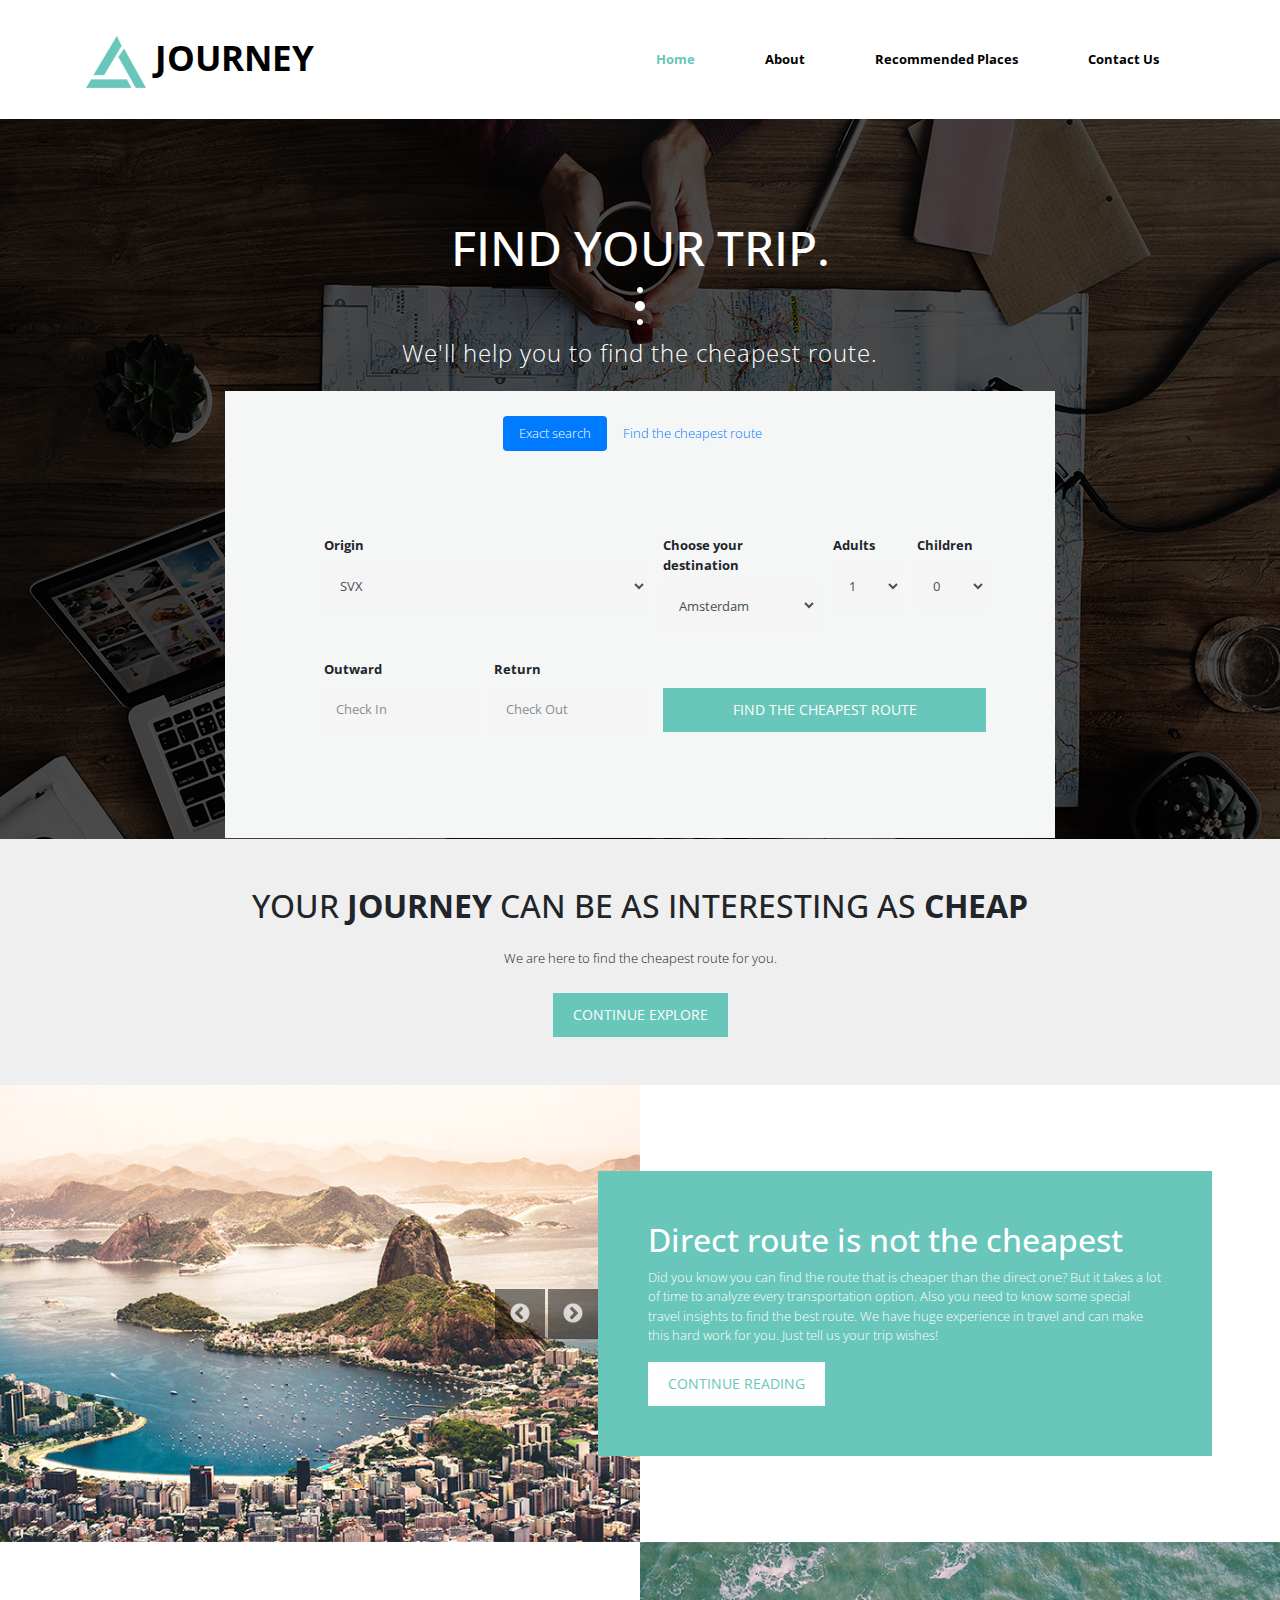
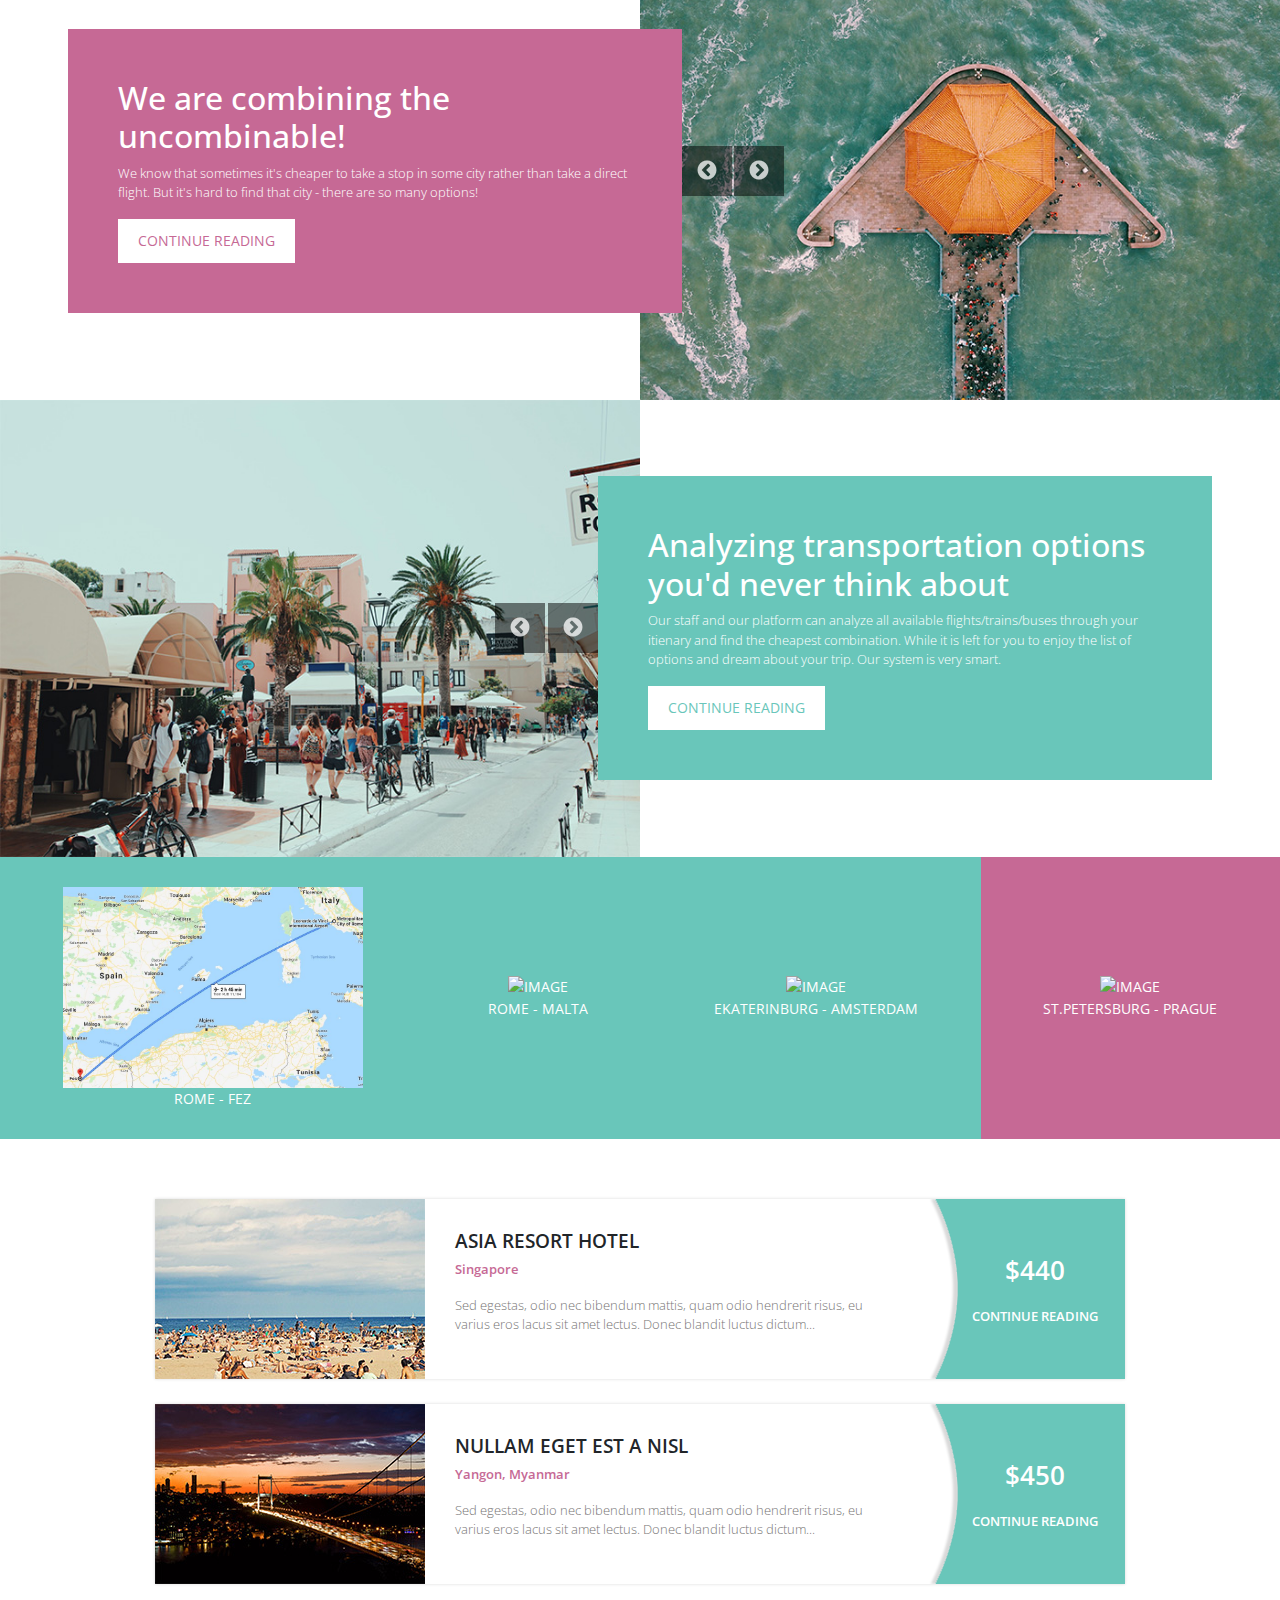
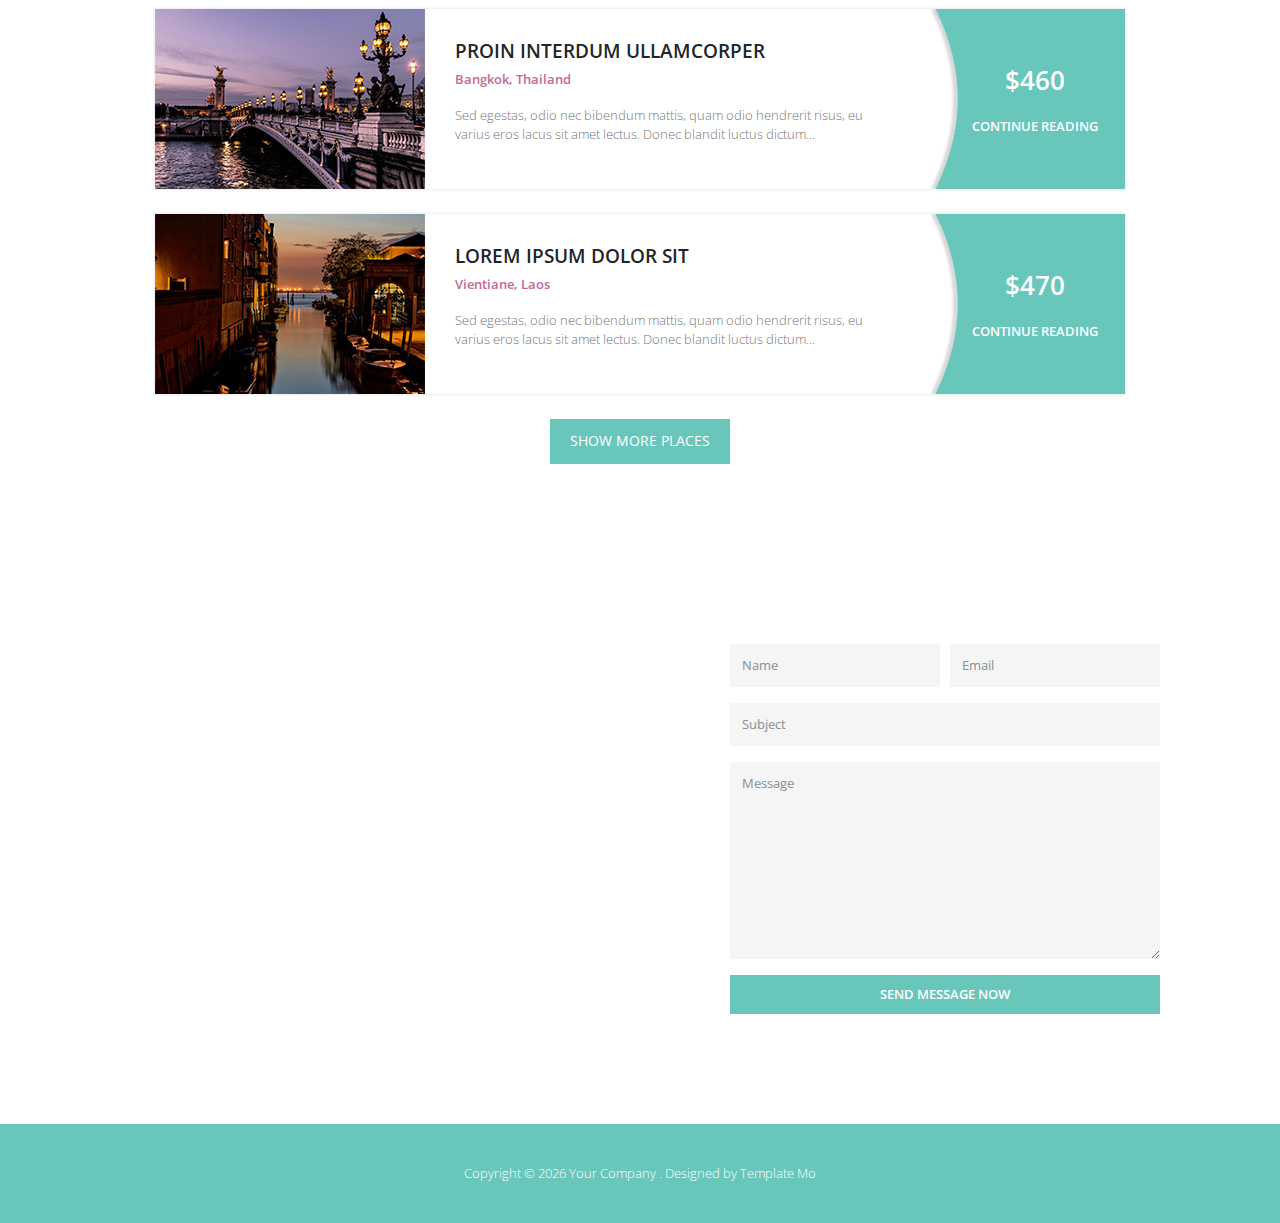
==== index.html @ 36987846 "initial" ====
<!DOCTYPE html>
<html lang="en">
<head>
    <meta charset="utf-8">
    <meta http-equiv="X-UA-Compatible" content="IE=edge">
    <meta name="viewport" content="width=device-width, initial-scale=1">

    <title>Journey HTML CSS Template</title>
<!-- 
Journey Template 
http://www.templatemo.com/tm-511-journey
-->
    <!-- load stylesheets -->
    <link rel="stylesheet" href="https://fonts.googleapis.com/css?family=Open+Sans:300,400,600,700">  <!-- Google web font "Open Sans" -->
    <link rel="stylesheet" href="font-awesome-4.7.0/css/font-awesome.min.css">                <!-- Font Awesome -->
    <link rel="stylesheet" href="css/bootstrap.min.css">                                      <!-- Bootstrap style -->
    <link rel="stylesheet" type="text/css" href="css/datepicker.css"/>
    <link rel="stylesheet" type="text/css" href="slick/slick.css"/>
    <link rel="stylesheet" type="text/css" href="slick/slick-theme.css"/>
    <link rel="stylesheet" href="css/templatemo-style.css">                                   <!-- Templatemo style -->

    <!-- HTML5 shim and Respond.js for IE8 support of HTML5 elements and media queries -->
    <!-- WARNING: Respond.js doesn't work if you view the page via file:// -->
            <!--[if lt IE 9]>
              <script src="https://oss.maxcdn.com/html5shiv/3.7.2/html5shiv.min.js"></script>
              <script src="https://oss.maxcdn.com/respond/1.4.2/respond.min.js"></script>
          <![endif]-->
      </head>

      <body>
        <div class="tm-main-content" id="top">
            <div class="tm-top-bar-bg"></div>    
            <div class="tm-top-bar" id="tm-top-bar">
                <div class="container">
                    <div class="row">
                        <nav class="navbar navbar-expand-lg narbar-light">
                            <a class="navbar-brand mr-auto" href="#">
                                <img src="img/logo.png" alt="Site logo">
                                Journey
                            </a>
                            <button type="button" id="nav-toggle" class="navbar-toggler collapsed" data-toggle="collapse" data-target="#mainNav" aria-expanded="false" aria-label="Toggle navigation">
                                <span class="navbar-toggler-icon"></span>
                            </button>
                            <div id="mainNav" class="collapse navbar-collapse tm-bg-white">
                                <ul class="navbar-nav ml-auto">
                                  <li class="nav-item">
                                    <a class="nav-link active" href="#top">Home <span class="sr-only">(current)</span></a>
                                </li>
                                <li class="nav-item">
                                    <a class="nav-link" href="#tm-section-2">About</a>
                                </li>
                                <li class="nav-item">
                                    <a class="nav-link" href="#tm-section-3">Recommended Places</a>
                                </li>
                                <li class="nav-item">
                                    <a class="nav-link" href="#tm-section-4">Contact Us</a>
                                </li>
                            </ul>
                        </div>                            
                    </nav>
                </div> <!-- row -->
            </div> <!-- container -->
        </div> <!-- .tm-top-bar -->

        <div class="tm-page-wrap mx-auto">
            <section class="tm-banner">
                <div class="tm-container-outer tm-banner-bg">
                    <div class="container">

                        <div class="row tm-banner-row tm-banner-row-header">
                            <div class="col-xs-12">
                                <div class="tm-banner-header">
                                    <h1 class="text-uppercase tm-banner-title">Find your trip.</h1>
                                    <img src="img/dots-3.png" alt="Dots">
                                    <p class="tm-banner-subtitle">We'll help you to find the cheapest route.</p>    
                                </div>    
                            </div>  <!-- col-xs-12 -->                      
                        </div> <!-- row -->
                        
                        <div class="row tm-search-form tm-banner-row" style="margin-top: 20px;margin-left: auto; margin-right: auto;" id="tm-section-search">
                        
                            <div class="row">
                                <ul class="nav nav-pills">
                                  <li class="active nav-item"><a class="nav-link active" data-toggle="pill" href="#exactSearch">Exact search</a></li>
                                  <li class="nav-item"><a class="nav-link" data-toggle="pill" href="#cheapestSearch">Find the cheapest route</a></li>
                                </ul>
                            </div>
                            
                            <div class="tab-content">
                                
                                <div id="exactSearch" class="tab-pane fade in active show">
                                    <form action="index.html" method="get" class="tm-search-form tm-section-pad-2">
                                        <div class="form-row tm-search-form-row">                                
                                            <div class="form-group tm-form-group tm-form-group-pad tm-form-group-2">
        										<label for="inputRoom">Origin</label>
        										<select name="room" class="form-control tm-select" id="inputRoom">
        											<option value="1" selected>SVX</option>
        											<option value="2">MOW</option>
        										</select>                                        
        									</div>
                                            <div class="form-group tm-form-group tm-form-group-1">                                    
                                                <div class="form-group tm-form-group tm-form-group-pad tm-form-group-2">
                                                    <label for="inputRoom">Choose your destination</label>
                                                    <select name="room" class="form-control tm-select" id="inputRoom">
                                                        <option value="1" selected>Amsterdam</option>
                                                        <option value="2">Barcelona</option>
                                                        <option value="3">Malta</option>
                                                    </select>                                        
                                                </div>
                                                <div class="form-group tm-form-group tm-form-group-pad tm-form-group-3">                                       
                                                    <label for="inputAdult">Adults</label>     
                                                    <select name="adult" class="form-control tm-select" id="inputAdult">
                                                        <option value="1" selected>1</option>
                                                        <option value="2">2</option>
                                                        <option value="3">3</option>
                                                        <option value="4">4</option>
                                                        <option value="5">5</option>
                                                        <option value="6">6</option>
                                                        <option value="7">7</option>
                                                        <option value="8">8</option>
                                                        <option value="9">9</option>
                                                        <option value="10">10</option>
                                                    </select>                                        
                                                </div>
                                                <div class="form-group tm-form-group tm-form-group-pad tm-form-group-3">

                                                    <label for="inputChildren">Children</label>                                            
                                                    <select name="children" class="form-control tm-select" id="inputChildren">
                                                    	<option value="0" selected>0</option>
                                                        <option value="1">1</option>
                                                        <option value="2">2</option>
                                                        <option value="3">3</option>
                                                        <option value="4">4</option>
                                                        <option value="5">5</option>
                                                        <option value="6">6</option>
                                                        <option value="7">7</option>
                                                        <option value="8">8</option>
                                                        <option value="9">9</option>
                                                    </select>                                        
                                                </div>
                                            </div>
                                        </div> <!-- form-row -->
                                        <div class="form-row tm-search-form-row">

                                            <div class="form-group tm-form-group tm-form-group-pad tm-form-group-3">
                                                <label for="inputCheckIn">Outward</label>
                                                <input name="check-in" type="text" class="form-control" id="inputCheckIn" placeholder="Check In">
                                            </div>
                                            <div class="form-group tm-form-group tm-form-group-pad tm-form-group-3">
                                                <label for="inputCheckOut">Return</label>
                                                <input name="check-out" type="text" class="form-control" id="inputCheckOut" placeholder="Check Out">
                                            </div>
                                            <div class="form-group tm-form-group tm-form-group-pad tm-form-group-1">
                                                <label for="btnSubmit">&nbsp;</label>
                                                <button type="button" data-toggle="modal" data-target="#showInfo" class="btn btn-primary tm-btn tm-btn-search text-uppercase" id="btnSubmit">Find the cheapest route</button>
                                            </div>
                                        </div>                              
                                    </form>
                                  </div>
                              
                                  <div id="cheapestSearch" class="tab-pane fade">
                                    <form action="index.html" method="get" class="tm-search-form tm-section-pad-2">
                                        <div class="form-row tm-search-form-row">                                
                                            <div class="form-group tm-form-group tm-form-group-pad tm-form-group-2">
        										<label for="inputRoom">Origin</label>
        										<select name="room" class="form-control tm-select" id="inputRoom">
        											<option value="1" selected>SVX</option>
        											<option value="2">MOW</option>
        											<option value="3">MUN</option>
        										</select>                                        
        									</div>
                                            <div class="form-group tm-form-group tm-form-group-1">                                    
                                                <div class="form-group tm-form-group tm-form-group-pad tm-form-group-2">
                                                    <label for="inputRoom">Choose your destination</label>
                                                    <select name="room" class="form-control tm-select" id="inputRoom">
                                                        <option value="1" selected>All Europe</option>
                                                        <option value="2">Germany</option>
                                                        <option value="3">Italy</option>
                                                        <option value="4">Spain</option>
                                                        <option value="5">France</option>
                                                    </select>                                        
                                                </div>
                                                <div class="form-group tm-form-group tm-form-group-pad tm-form-group-3">                                       
                                                    <label for="inputAdult">Adults</label>     
                                                    <select name="adult" class="form-control tm-select" id="inputAdult">
                                                        <option value="1" selected>1</option>
                                                        <option value="2">2</option>
                                                        <option value="3">3</option>
                                                        <option value="4">4</option>
                                                        <option value="5">5</option>
                                                        <option value="6">6</option>
                                                        <option value="7">7</option>
                                                        <option value="8">8</option>
                                                        <option value="9">9</option>
                                                        <option value="10">10</option>
                                                    </select>                                        
                                                </div>
                                                <div class="form-group tm-form-group tm-form-group-pad tm-form-group-3">

                                                    <label for="inputChildren">Children</label>                                            
                                                    <select name="children" class="form-control tm-select" id="inputChildren">
                                                    	<option value="0" selected>0</option>
                                                        <option value="1">1</option>
                                                        <option value="2">2</option>
                                                        <option value="3">3</option>
                                                        <option value="4">4</option>
                                                        <option value="5">5</option>
                                                        <option value="6">6</option>
                                                        <option value="7">7</option>
                                                        <option value="8">8</option>
                                                        <option value="9">9</option>
                                                    </select>                                        
                                                </div>
                                            </div>
                                        </div> <!-- form-row -->
                                        <div class="form-row tm-search-form-row">

                                            <div class="form-group tm-form-group tm-form-group-pad tm-form-group-3">
                                                <label for="inputCheckIn">Outward</label>
                                                <input name="check-in" type="text" class="form-control" id="inputCheckIn" placeholder="Check In">
                                            </div>
                                            <div class="form-group tm-form-group tm-form-group-pad tm-form-group-3">
                                                <label for="inputCheckOut">Return</label>
                                                <input name="check-out" type="text" class="form-control" id="inputCheckOut" placeholder="Check Out">
                                            </div>
                                            <div class="form-group tm-form-group tm-form-group-pad tm-form-group-1">
                                                <label for="btnSubmit">&nbsp;</label>
                                                <button type="button" class="btn btn-primary tm-btn tm-btn-search text-uppercase" id="btnSubmit" data-toggle="modal" data-target="#showInfo">Find the cheapest route</button>
                                            </div>
                                        </div>                              
                                    </form>
                                  </div>
                              
                                </div>

                            </div> <!-- row -->
                        
                        <div class="tm-banner-overlay"></div>
                    </div>  <!-- .container -->                   
                </div>     <!-- .tm-container-outer -->                 
            </section>

            <section class="p-5 tm-container-outer tm-bg-gray">            
                <div class="container">
                    <div class="row">
                        <div class="col-xs-12 mx-auto tm-about-text-wrap text-center">                        
                            <h2 class="text-uppercase mb-4">Your <strong>Journey</strong> can be as interesting as <strong>cheap</strong></h2>
                            <p class="mb-4">We are here to find the cheapest route for you.</p>
                            <a href="#" class="text-uppercase btn-primary tm-btn">Continue explore</a>                              
                        </div>
                    </div>
                </div>            
            </section>
            
            <div class="tm-container-outer" id="tm-section-2">
                <section class="tm-slideshow-section">
                    <div class="tm-slideshow">
                        <img src="img/tm-img-01.jpg" alt="Image">
                        <img src="img/tm-img-02.jpg" alt="Image">
                        <img src="img/tm-img-03.jpg" alt="Image">    
                    </div>
                    <div class="tm-slideshow-description tm-bg-primary">
                        <h2 class="">Direct route is not the cheapest</h2>
                        <p>Did you know you can find the route that is cheaper than the direct one? But it takes a lot of time to analyze every transportation option. Also you need to know some special travel insights to find the best route. We have huge experience in travel and can make this hard work for you. Just tell us your trip wishes!</p>
                        <a href="#" class="text-uppercase tm-btn tm-btn-white tm-btn-white-primary">Continue Reading</a>
                    </div>
                </section>
                <section class="clearfix tm-slideshow-section tm-slideshow-section-reverse">

                    <div class="tm-right tm-slideshow tm-slideshow-highlight">
                        <img src="img/tm-img-02.jpg" alt="Image">
                        <img src="img/tm-img-03.jpg" alt="Image">
                        <img src="img/tm-img-01.jpg" alt="Image">
                    </div> 

                    <div class="tm-slideshow-description tm-slideshow-description-left tm-bg-highlight">
                        <h2 class="">We are combining the uncombinable!</h2>
                        <p>We know that sometimes it's cheaper to take a stop in some city rather than take a direct flight. But it's hard to find that city - there are so many options!</p>
                        <a href="#" class="text-uppercase tm-btn tm-btn-white tm-btn-white-highlight">Continue Reading</a>
                    </div>                        

                </section>
                <section class="tm-slideshow-section">
                    <div class="tm-slideshow">
                        <img src="img/tm-img-03.jpg" alt="Image">
                        <img src="img/tm-img-02.jpg" alt="Image">
                        <img src="img/tm-img-01.jpg" alt="Image">
                    </div>
                    <div class="tm-slideshow-description tm-bg-primary">
                        <h2 class="">Analyzing transportation options you'd never think about</h2>
                        <p>Our staff and our platform can analyze all available flights/trains/buses through your itienary and find the cheapest combination. While it is left for you to enjoy the list of options and dream about your trip. Our system is very smart.</p>
                        <a href="#" class="text-uppercase tm-btn tm-btn-white tm-btn-white-primary">Continue Reading</a>
                    </div>
                </section>
            </div>        
            <div class="tm-container-outer" id="tm-section-3">
                <ul class="nav nav-pills tm-tabs-links">
                    <li class="tm-tab-link-li">
                        <a href="#1a" data-toggle="tab" class="tm-tab-link">
                            <img src="img/map1.jpg" alt="Image" class="img-fluid map-img">
                            Rome - Fez
                        </a>
                    </li>
                    <li class="tm-tab-link-li">
                        <a href="#2a" data-toggle="tab" class="tm-tab-link">
                            <img src="img/map2.jpg" alt="Image" class="img-fluid map-img">
                            Rome - Malta
                        </a>
                    </li>
                    <li class="tm-tab-link-li">
                        <a href="#3a" data-toggle="tab" class="tm-tab-link">
                            <img src="img/map3.jpg" alt="Image" class="img-fluid map-img">
                            Ekaterinburg - Amsterdam
                        </a>
                    </li>
                    <li class="tm-tab-link-li">
                        <a href="#4a" data-toggle="tab" class="tm-tab-link active"><!-- Current Active Tab -->
                            <img src="img/map4.jpg" alt="Image" class="img-fluid map-img">
                            St.Petersburg - Prague
                        </a>
                    </li>
                </ul>
                <div class="tab-content clearfix">
                	
                    <!-- Tab 1 -->
                    <div class="tab-pane fade" id="1a">
                        <div class="tm-recommended-place-wrap">
                            <div class="tm-recommended-place">
                                <img src="img/tm-img-06.jpg" alt="Image" class="img-fluid tm-recommended-img">
                                <div class="tm-recommended-description-box">
                                    <h3 class="tm-recommended-title">North Garden Resort</h3>
                                    <p class="tm-text-highlight">One North</p>
                                    <p class="tm-text-gray">Sed egestas, odio nec bibendum mattis, quam odio hendrerit risus, eu varius eros lacus sit amet lectus. Donec blandit luctus dictum...</p>   
                                </div>
                                <a href="#" class="tm-recommended-price-box">
                                    <p class="tm-recommended-price">$110</p>
                                    <p class="tm-recommended-price-link">Continue Reading</p>
                                </a>                        
                            </div>

                            <div class="tm-recommended-place">
                                <img src="img/tm-img-07.jpg" alt="Image" class="img-fluid tm-recommended-img">
                                <div class="tm-recommended-description-box">
                                    <h3 class="tm-recommended-title">Felis nec dignissim</h3>
                                    <p class="tm-text-highlight">Two North</p>
                                    <p class="tm-text-gray">Sed egestas, odio nec bibendum mattis, quam odio hendrerit risus, eu varius eros lacus sit amet lectus. Donec blandit luctus dictum...</p>   
                                </div>
                                <div id="preload-hover-img"></div>
                                <a href="#" class="tm-recommended-price-box">
                                    <p class="tm-recommended-price">$120</p>
                                    <p class="tm-recommended-price-link">Continue Reading</p>
                                </a>
                            </div>

                            <div class="tm-recommended-place">
                                <img src="img/tm-img-05.jpg" alt="Image" class="img-fluid tm-recommended-img">
                                <div class="tm-recommended-description-box">
                                    <h3 class="tm-recommended-title">Sed fermentum justo</h3>
                                    <p class="tm-text-highlight">Three North</p>
                                    <p class="tm-text-gray">Sed egestas, odio nec bibendum mattis, quam odio hendrerit risus, eu varius eros lacus sit amet lectus. Donec blandit luctus dictum...</p>   
                                </div>
                                <a href="#" class="tm-recommended-price-box">
                                    <p class="tm-recommended-price">$130</p>
                                    <p class="tm-recommended-price-link">Continue Reading</p>
                                </a>
                            </div>

                            <div class="tm-recommended-place">
                                <img src="img/tm-img-04.jpg" alt="Image" class="img-fluid tm-recommended-img">
                                <div class="tm-recommended-description-box">
                                    <h3 class="tm-recommended-title">Maecenas ultricies neque</h3>
                                    <p class="tm-text-highlight">Four North</p>
                                    <p class="tm-text-gray">Sed egestas, odio nec bibendum mattis, quam odio hendrerit risus, eu varius eros lacus sit amet lectus. Donec blandit luctus dictum...</p>   
                                </div>
                                <a href="#" class="tm-recommended-price-box">
                                    <p class="tm-recommended-price">$140</p>
                                    <p class="tm-recommended-price-link">Continue Reading</p>
                                </a>
                            </div>    
                        </div>                        

                        <a href="#" class="text-uppercase btn-primary tm-btn mx-auto tm-d-table">Show More Places</a>
                    </div> <!-- tab-pane -->
                    
                    <!-- Tab 2 -->
                    <div class="tab-pane fade" id="2a">

                        <div class="tm-recommended-place-wrap">
                            <div class="tm-recommended-place">
                                <img src="img/tm-img-05.jpg" alt="Image" class="img-fluid tm-recommended-img">
                                <div class="tm-recommended-description-box">
                                    <h3 class="tm-recommended-title">South Resort Hotel</h3>
                                    <p class="tm-text-highlight">South One</p>
                                    <p class="tm-text-gray">Sed egestas, odio nec bibendum mattis, quam odio hendrerit risus, eu varius eros lacus sit amet lectus. Donec blandit luctus dictum...</p>   
                                </div>
                                <a href="#" class="tm-recommended-price-box">
                                    <p class="tm-recommended-price">$220</p>
                                    <p class="tm-recommended-price-link">Continue Reading</p>
                                </a>                        
                            </div>

                            <div class="tm-recommended-place">
                                <img src="img/tm-img-04.jpg" alt="Image" class="img-fluid tm-recommended-img">
                                <div class="tm-recommended-description-box">
                                    <h3 class="tm-recommended-title">Aenean ac ante nec diam</h3>
                                    <p class="tm-text-highlight">South Second</p>
                                    <p class="tm-text-gray">Sed egestas, odio nec bibendum mattis, quam odio hendrerit risus, eu varius eros lacus sit amet lectus. Donec blandit luctus dictum...</p>   
                                </div>
                                <a href="#" class="tm-recommended-price-box">
                                    <p class="tm-recommended-price">$230</p>
                                    <p class="tm-recommended-price-link">Continue Reading</p>
                                </a>
                            </div>

                            <div class="tm-recommended-place">
                                <img src="img/tm-img-07.jpg" alt="Image" class="img-fluid tm-recommended-img">
                                <div class="tm-recommended-description-box">
                                    <h3 class="tm-recommended-title">Suspendisse nec dapibus</h3>
                                    <p class="tm-text-highlight">South Third</p>
                                    <p class="tm-text-gray">Sed egestas, odio nec bibendum mattis, quam odio hendrerit risus, eu varius eros lacus sit amet lectus. Donec blandit luctus dictum...</p>   
                                </div>
                                <a href="#" class="tm-recommended-price-box">
                                    <p class="tm-recommended-price">$240</p>
                                    <p class="tm-recommended-price-link">Continue Reading</p>
                                </a>
                            </div>

                            <div class="tm-recommended-place">
                                <img src="img/tm-img-06.jpg" alt="Image" class="img-fluid tm-recommended-img">
                                <div class="tm-recommended-description-box">
                                    <h3 class="tm-recommended-title">Aliquam viverra mi at nisl</h3>
                                    <p class="tm-text-highlight">South Fourth</p>
                                    <p class="tm-text-gray">Sed egestas, odio nec bibendum mattis, quam odio hendrerit risus, eu varius eros lacus sit amet lectus. Donec blandit luctus dictum...</p>   
                                </div>
                                <a href="#" class="tm-recommended-price-box">
                                    <p class="tm-recommended-price">$250</p>
                                    <p class="tm-recommended-price-link">Continue Reading</p>
                                </a>
                            </div>    
                        </div>                        

                        <a href="#" class="text-uppercase btn-primary tm-btn mx-auto tm-d-table">Show More Places</a>
                    </div> <!-- tab-pane -->          
                    
                    <!-- Tab 3 -->     
                    <div class="tab-pane fade" id="3a">

                        <div class="tm-recommended-place-wrap">
                            <div class="tm-recommended-place">
                                <img src="img/tm-img-04.jpg" alt="Image" class="img-fluid tm-recommended-img">
                                <div class="tm-recommended-description-box">
                                    <h3 class="tm-recommended-title">Europe Hotel</h3>
                                    <p class="tm-text-highlight">Venecia, Italy</p>
                                    <p class="tm-text-gray">Sed egestas, odio nec bibendum mattis, quam odio hendrerit risus, eu varius eros lacus sit amet lectus. Donec blandit luctus dictum...</p>   
                                </div>
                                <a href="#" class="tm-recommended-price-box">
                                    <p class="tm-recommended-price">$330</p>
                                    <p class="tm-recommended-price-link">Continue Reading</p>
                                </a>                        
                            </div>

                            <div class="tm-recommended-place">
                                <img src="img/tm-img-05.jpg" alt="Image" class="img-fluid tm-recommended-img">
                                <div class="tm-recommended-description-box">
                                    <h3 class="tm-recommended-title">In viverra enim turpis</h3>
                                    <p class="tm-text-highlight">Paris, France</p>
                                    <p class="tm-text-gray">Sed egestas, odio nec bibendum mattis, quam odio hendrerit risus, eu varius eros lacus sit amet lectus. Donec blandit luctus dictum...</p>   
                                </div>
                                <a href="#" class="tm-recommended-price-box">
                                    <p class="tm-recommended-price">$340</p>
                                    <p class="tm-recommended-price-link">Continue Reading</p>
                                </a>
                            </div>

                            <div class="tm-recommended-place">
                                <img src="img/tm-img-06.jpg" alt="Image" class="img-fluid tm-recommended-img">
                                <div class="tm-recommended-description-box">
                                    <h3 class="tm-recommended-title">Volutpat pellentesque</h3>
                                    <p class="tm-text-highlight">Barcelona, Spain</p>
                                    <p class="tm-text-gray">Sed egestas, odio nec bibendum mattis, quam odio hendrerit risus, eu varius eros lacus sit amet lectus. Donec blandit luctus dictum...</p>   
                                </div>
                                <a href="#" class="tm-recommended-price-box">
                                    <p class="tm-recommended-price">$350</p>
                                    <p class="tm-recommended-price-link">Continue Reading</p>
                                </a>
                            </div>

                            <div class="tm-recommended-place">
                                <img src="img/tm-img-07.jpg" alt="Image" class="img-fluid tm-recommended-img">
                                <div class="tm-recommended-description-box">
                                    <h3 class="tm-recommended-title">Grand Resort Pasha</h3>
                                    <p class="tm-text-highlight">Istanbul, Turkey</p>
                                    <p class="tm-text-gray">Sed egestas, odio nec bibendum mattis, quam odio hendrerit risus, eu varius eros lacus sit amet lectus. Donec blandit luctus dictum...</p>   
                                </div>
                                <a href="#" class="tm-recommended-price-box">
                                    <p class="tm-recommended-price">$360</p>
                                    <p class="tm-recommended-price-link">Continue Reading</p>
                                </a>
                            </div>    
                        </div>                        

                        <a href="#" class="text-uppercase btn-primary tm-btn mx-auto tm-d-table">Show More Places</a>
                    </div> <!-- tab-pane -->
                    
                    <!-- Tab 4 -->
                    <div class="tab-pane fade show active" id="4a">
                    <!-- Current Active Tab WITH "show active" classes in DIV tag -->
                        <div class="tm-recommended-place-wrap">
                            <div class="tm-recommended-place">
                                <img src="img/tm-img-06.jpg" alt="Image" class="img-fluid tm-recommended-img">
                                <div class="tm-recommended-description-box">
                                    <h3 class="tm-recommended-title">Asia Resort Hotel</h3>
                                    <p class="tm-text-highlight">Singapore</p>
                                    <p class="tm-text-gray">Sed egestas, odio nec bibendum mattis, quam odio hendrerit risus, eu varius eros lacus sit amet lectus. Donec blandit luctus dictum...</p>   
                                </div>
                                <a href="#" class="tm-recommended-price-box">
                                    <p class="tm-recommended-price">$440</p>
                                    <p class="tm-recommended-price-link">Continue Reading</p>
                                </a>                        
                            </div>

                            <div class="tm-recommended-place">
                                <img src="img/tm-img-07.jpg" alt="Image" class="img-fluid tm-recommended-img">
                                <div class="tm-recommended-description-box">
                                    <h3 class="tm-recommended-title">Nullam eget est a nisl</h3>
                                    <p class="tm-text-highlight">Yangon, Myanmar</p>
                                    <p class="tm-text-gray">Sed egestas, odio nec bibendum mattis, quam odio hendrerit risus, eu varius eros lacus sit amet lectus. Donec blandit luctus dictum...</p>   
                                </div>
                                <div id="preload-hover-img"></div>
                                <a href="#" class="tm-recommended-price-box">
                                    <p class="tm-recommended-price">$450</p>
                                    <p class="tm-recommended-price-link">Continue Reading</p>
                                </a>
                            </div>

                            <div class="tm-recommended-place">
                                <img src="img/tm-img-05.jpg" alt="Image" class="img-fluid tm-recommended-img">
                                <div class="tm-recommended-description-box">
                                    <h3 class="tm-recommended-title">Proin interdum ullamcorper</h3>
                                    <p class="tm-text-highlight">Bangkok, Thailand</p>
                                    <p class="tm-text-gray">Sed egestas, odio nec bibendum mattis, quam odio hendrerit risus, eu varius eros lacus sit amet lectus. Donec blandit luctus dictum...</p>   
                                </div>
                                <a href="#" class="tm-recommended-price-box">
                                    <p class="tm-recommended-price">$460</p>
                                    <p class="tm-recommended-price-link">Continue Reading</p>
                                </a>
                            </div>

                            <div class="tm-recommended-place">
                                <img src="img/tm-img-04.jpg" alt="Image" class="img-fluid tm-recommended-img">
                                <div class="tm-recommended-description-box">
                                    <h3 class="tm-recommended-title">Lorem ipsum dolor sit</h3>
                                    <p class="tm-text-highlight">Vientiane, Laos</p>
                                    <p class="tm-text-gray">Sed egestas, odio nec bibendum mattis, quam odio hendrerit risus, eu varius eros lacus sit amet lectus. Donec blandit luctus dictum...</p>   
                                </div>
                                <a href="#" class="tm-recommended-price-box">
                                    <p class="tm-recommended-price">$470</p>
                                    <p class="tm-recommended-price-link">Continue Reading</p>
                                </a>
                            </div>    
                        </div>                        

                        <a href="#" class="text-uppercase btn-primary tm-btn mx-auto tm-d-table">Show More Places</a>
                    </div> <!-- tab-pane -->
                    
                    <!-- Tab 5 -->
                    <div class="tab-pane fade" id="5a">

                        <div class="tm-recommended-place-wrap">
                            <div class="tm-recommended-place">
                                <img src="img/tm-img-05.jpg" alt="Image" class="img-fluid tm-recommended-img">
                                <div class="tm-recommended-description-box">
                                    <h3 class="tm-recommended-title">Africa Resort Hotel</h3>
                                    <p class="tm-text-highlight">First City</p>
                                    <p class="tm-text-gray">Sed egestas, odio nec bibendum mattis, quam odio hendrerit risus, eu varius eros lacus sit amet lectus. Donec blandit luctus dictum...</p>   
                                </div>
                                <a href="#" class="tm-recommended-price-box">
                                    <p class="tm-recommended-price">$550</p>
                                    <p class="tm-recommended-price-link">Continue Reading</p>
                                </a>                        
                            </div>

                            <div class="tm-recommended-place">
                                <img src="img/tm-img-04.jpg" alt="Image" class="img-fluid tm-recommended-img">
                                <div class="tm-recommended-description-box">
                                    <h3 class="tm-recommended-title">Aenean ac magna diam</h3>
                                    <p class="tm-text-highlight">Second City</p>
                                    <p class="tm-text-gray">Sed egestas, odio nec bibendum mattis, quam odio hendrerit risus, eu varius eros lacus sit amet lectus. Donec blandit luctus dictum...</p>   
                                </div>
                                <a href="#" class="tm-recommended-price-box">
                                    <p class="tm-recommended-price">$560</p>
                                    <p class="tm-recommended-price-link">Continue Reading</p>
                                </a>
                            </div>

                            <div class="tm-recommended-place">
                                <img src="img/tm-img-07.jpg" alt="Image" class="img-fluid tm-recommended-img">
                                <div class="tm-recommended-description-box">
                                    <h3 class="tm-recommended-title">Beach Barbecue Sunset</h3>
                                    <p class="tm-text-highlight">Third City</p>
                                    <p class="tm-text-gray">Sed egestas, odio nec bibendum mattis, quam odio hendrerit risus, eu varius eros lacus sit amet lectus. Donec blandit luctus dictum...</p>   
                                </div>
                                <a href="#" class="tm-recommended-price-box">
                                    <p class="tm-recommended-price">$570</p>
                                    <p class="tm-recommended-price-link">Continue Reading</p>
                                </a>
                            </div>

                            <div class="tm-recommended-place">
                                <img src="img/tm-img-06.jpg" alt="Image" class="img-fluid tm-recommended-img">
                                <div class="tm-recommended-description-box">
                                    <h3 class="tm-recommended-title">Grand Resort Pasha</h3>
                                    <p class="tm-text-highlight">Fourth City</p>
                                    <p class="tm-text-gray">Sed egestas, odio nec bibendum mattis, quam odio hendrerit risus, eu varius eros lacus sit amet lectus. Donec blandit luctus dictum...</p>   
                                </div>
                                <a href="#" class="tm-recommended-price-box">
                                    <p class="tm-recommended-price">$580</p>
                                    <p class="tm-recommended-price-link">Continue Reading</p>
                                </a>
                            </div>    
                        </div>                        

                        <a href="#" class="text-uppercase btn-primary tm-btn mx-auto tm-d-table">Show More Places</a>
                    </div> <!-- tab-pane -->   
                    
                    <!-- Tab 6 -->            
                    <div class="tab-pane fade" id="6a">

                        <div class="tm-recommended-place-wrap">
                            <div class="tm-recommended-place">
                                <img src="img/tm-img-04.jpg" alt="Image" class="img-fluid tm-recommended-img">
                                <div class="tm-recommended-description-box">
                                    <h3 class="tm-recommended-title">Hotel Australia</h3>
                                    <p class="tm-text-highlight">City One</p>
                                    <p class="tm-text-gray">Sed egestas, odio nec bibendum mattis, quam odio hendrerit risus, eu varius eros lacus sit amet lectus. Donec blandit luctus dictum...</p>   
                                </div>
                                <a href="#" class="tm-recommended-price-box">
                                    <p class="tm-recommended-price">$660</p>
                                    <p class="tm-recommended-price-link">Continue Reading</p>
                                </a>                        
                            </div>

                            <div class="tm-recommended-place">
                                <img src="img/tm-img-05.jpg" alt="Image" class="img-fluid tm-recommended-img">
                                <div class="tm-recommended-description-box">
                                    <h3 class="tm-recommended-title">Proin interdum ullamcorper</h3>
                                    <p class="tm-text-highlight">City Two</p>
                                    <p class="tm-text-gray">Sed egestas, odio nec bibendum mattis, quam odio hendrerit risus, eu varius eros lacus sit amet lectus. Donec blandit luctus dictum...</p>   
                                </div>
                                <a href="#" class="tm-recommended-price-box">
                                    <p class="tm-recommended-price">$650</p>
                                    <p class="tm-recommended-price-link">Continue Reading</p>
                                </a>
                            </div>

                            <div class="tm-recommended-place">
                                <img src="img/tm-img-06.jpg" alt="Image" class="img-fluid tm-recommended-img">
                                <div class="tm-recommended-description-box">
                                    <h3 class="tm-recommended-title">Beach Barbecue Sunset</h3>
                                    <p class="tm-text-highlight">City Three</p>
                                    <p class="tm-text-gray">Sed egestas, odio nec bibendum mattis, quam odio hendrerit risus, eu varius eros lacus sit amet lectus. Donec blandit luctus dictum...</p>   
                                </div>
                                <a href="#" class="tm-recommended-price-box">
                                    <p class="tm-recommended-price">$640</p>
                                    <p class="tm-recommended-price-link">Continue Reading</p>
                                </a>
                            </div>

                            <div class="tm-recommended-place">
                                <img src="img/tm-img-07.jpg" alt="Image" class="img-fluid tm-recommended-img">
                                <div class="tm-recommended-description-box">
                                    <h3 class="tm-recommended-title">Grand Resort Pasha</h3>
                                    <p class="tm-text-highlight">City Four</p>
                                    <p class="tm-text-gray">Sed egestas, odio nec bibendum mattis, quam odio hendrerit risus, eu varius eros lacus sit amet lectus. Donec blandit luctus dictum...</p>   
                                </div>
                                <a href="#" class="tm-recommended-price-box">
                                    <p class="tm-recommended-price">$630</p>
                                    <p class="tm-recommended-price-link">Continue Reading</p>
                                </a>
                            </div>    
                        </div>                        

                        <a href="#" class="text-uppercase btn-primary tm-btn mx-auto tm-d-table">Show More Places</a>
                    </div> <!-- tab-pane -->
                    
                    <!-- Tab 7 -->
                    <div class="tab-pane fade" id="7a">

                        <div class="tm-recommended-place-wrap">
                            <div class="tm-recommended-place">
                                <img src="img/tm-img-04.jpg" alt="Image" class="img-fluid tm-recommended-img">
                                <div class="tm-recommended-description-box">
                                    <h3 class="tm-recommended-title">Antartica Resort</h3>
                                    <p class="tm-text-highlight">Ant City One</p>
                                    <p class="tm-text-gray">Sed egestas, odio nec bibendum mattis, quam odio hendrerit risus, eu varius eros lacus sit amet lectus. Donec blandit luctus dictum...</p>   
                                </div>
                                <a href="#" class="tm-recommended-price-box">
                                    <p class="tm-recommended-price">$770</p>
                                    <p class="tm-recommended-price-link">Continue Reading</p>
                                </a>                        
                            </div>

                            <div class="tm-recommended-place">
                                <img src="img/tm-img-05.jpg" alt="Image" class="img-fluid tm-recommended-img">
                                <div class="tm-recommended-description-box">
                                    <h3 class="tm-recommended-title">Pulvinar Semper</h3>
                                    <p class="tm-text-highlight">Ant City Two</p>
                                    <p class="tm-text-gray">Sed egestas, odio nec bibendum mattis, quam odio hendrerit risus, eu varius eros lacus sit amet lectus. Donec blandit luctus dictum...</p>   
                                </div>
                                <a href="#" class="tm-recommended-price-box">
                                    <p class="tm-recommended-price">$230</p>
                                    <p class="tm-recommended-price-link">Continue Reading</p>
                                </a>
                            </div>

                            <div class="tm-recommended-place">
                                <img src="img/tm-img-06.jpg" alt="Image" class="img-fluid tm-recommended-img">
                                <div class="tm-recommended-description-box">
                                    <h3 class="tm-recommended-title">Cras vel sapien</h3>
                                    <p class="tm-text-highlight">Ant City Three</p>
                                    <p class="tm-text-gray">Sed egestas, odio nec bibendum mattis, quam odio hendrerit risus, eu varius eros lacus sit amet lectus. Donec blandit luctus dictum...</p>   
                                </div>
                                <a href="#" class="tm-recommended-price-box">
                                    <p class="tm-recommended-price">$140</p>
                                    <p class="tm-recommended-price-link">Continue Reading</p>
                                </a>
                            </div>

                            <div class="tm-recommended-place">
                                <img src="img/tm-img-07.jpg" alt="Image" class="img-fluid tm-recommended-img">
                                <div class="tm-recommended-description-box">
                                    <h3 class="tm-recommended-title">Nullam eget est</h3>
                                    <p class="tm-text-highlight">Ant City Four</p>
                                    <p class="tm-text-gray">Sed egestas, odio nec bibendum mattis, quam odio hendrerit risus, eu varius eros lacus sit amet lectus. Donec blandit luctus dictum...</p>   
                                </div>
                                <a href="#" class="tm-recommended-price-box">
                                    <p class="tm-recommended-price">$190</p>
                                    <p class="tm-recommended-price-link">Continue Reading</p>
                                </a>
                            </div>    
                        </div>                        

                        <a href="#" class="text-uppercase btn-primary tm-btn mx-auto tm-d-table">Show More Places</a>
                    </div> <!-- tab-pane -->
                </div>
            </div>

            <div class="tm-container-outer tm-position-relative" id="tm-section-4">
                <div id="google-map"></div>
                <form action="index.html" method="post" class="tm-contact-form">
                    <div class="form-group tm-name-container">
                        <input type="text" id="contact_name" name="contact_name" class="form-control" placeholder="Name"  required/>
                    </div>
                    <div class="form-group tm-email-container">
                        <input type="email" id="contact_email" name="contact_email" class="form-control" placeholder="Email"  required/>
                    </div>
                    <div class="form-group">
                        <input type="text" id="contact_subject" name="contact_subject" class="form-control" placeholder="Subject"  required/>
                    </div>
                    <div class="form-group">
                        <textarea id="contact_message" name="contact_message" class="form-control" rows="9" placeholder="Message" required></textarea>
                    </div>
                    <button type="submit" class="btn btn-primary tm-btn-primary tm-btn-send text-uppercase">Send Message Now</button>
                </form>
            </div> <!-- .tm-container-outer -->

            <footer class="tm-container-outer">
                <p class="mb-0">Copyright © <span class="tm-current-year">2018</span> Your Company 
                    
                . Designed by <a rel="nofollow" href="http://www.google.com/+templatemo" target="_parent">Template Mo</a></p>
            </footer>
        </div>
        
        <!-- Modal -->
        <div class="modal fade" id="showInfo" tabindex="-1" role="dialog" aria-labelledby="showInfoLabel" aria-hidden="true">
          <div class="modal-dialog model-dialog-centered" role="document" style="margin-top: 150px;">
            <div class="modal-content">
              <div class="modal-header">
                <h5 class="modal-title" id="exampleModalLabel">The service is now available only for alpha-testers</h5>
                <button type="button" class="close" data-dismiss="modal" aria-label="Close">
                  <span aria-hidden="true">&times;</span>
                </button>
              </div>
              <div class="modal-body">
                  Leave the email and be first to use the service.
              </div>
              <div class="modal-footer">
                <button type="button" class="btn btn-secondary" data-dismiss="modal">Close</button>
                <button type="button" class="btn btn-primary">Save changes</button>
              </div>
            </div>
          </div>
        </div>
        
    </div> <!-- .main-content -->

    <!-- load JS files -->
    <script src="js/jquery-1.11.3.min.js"></script>             <!-- jQuery (https://jquery.com/download/) -->
    <script src="js/popper.min.js"></script>                    <!-- https://popper.js.org/ -->       
    <script src="js/bootstrap.min.js"></script>                 <!-- https://getbootstrap.com/ -->
    <script src="js/datepicker.min.js"></script>                <!-- https://github.com/qodesmith/datepicker -->
    <script src="js/jquery.singlePageNav.min.js"></script>      <!-- Single Page Nav (https://github.com/ChrisWojcik/single-page-nav) -->
    <script src="slick/slick.min.js"></script>                  <!-- http://kenwheeler.github.io/slick/ -->
    <script src="js/jquery.scrollTo.min.js"></script>           <!-- https://github.com/flesler/jquery.scrollTo -->
    <script> 
        /* Google Maps
        ------------------------------------------------*/
        var map = '';
        var center;

        function initialize() {
            var mapOptions = {
                zoom: 16,
                center: new google.maps.LatLng(37.769725, -122.462154),
                scrollwheel: false
            };

            map = new google.maps.Map(document.getElementById('google-map'),  mapOptions);

            google.maps.event.addDomListener(map, 'idle', function() {
              calculateCenter();
          });

            google.maps.event.addDomListener(window, 'resize', function() {
              map.setCenter(center);
          });
        }

        function calculateCenter() {
            center = map.getCenter();
        }

        function loadGoogleMap(){
            var script = document.createElement('script');
            script.type = 'text/javascript';
            script.src = 'https://maps.googleapis.com/maps/api/js?key=AIzaSyDVWt4rJfibfsEDvcuaChUaZRS5NXey1Cs&v=3.exp&sensor=false&' + 'callback=initialize';
            document.body.appendChild(script);
        } 

        /* DOM is ready
        ------------------------------------------------*/
        $(function(){

            // Change top navbar on scroll
            $(window).on("scroll", function() {
                if($(window).scrollTop() > 100) {
                    $(".tm-top-bar").addClass("active");
                } else {                    
                 $(".tm-top-bar").removeClass("active");
                }
            });

            // Smooth scroll to search form
            $('.tm-down-arrow-link').click(function(){
                $.scrollTo('#tm-section-search', 300, {easing:'linear'});
            });

            // Date Picker in Search form
            var pickerCheckIn = datepicker('#inputCheckIn');
            var pickerCheckOut = datepicker('#inputCheckOut');

            // Update nav links on scroll
            $('#tm-top-bar').singlePageNav({
                currentClass:'active',
                offset: 60
            });

            // Close navbar after clicked
            $('.nav-link').click(function(){
                $('#mainNav').removeClass('show');
            });

            // Slick Carousel
            $('.tm-slideshow').slick({
                infinite: true,
                arrows: true,
                slidesToShow: 1,
                slidesToScroll: 1
            });

            loadGoogleMap();                                       // Google Map                
            $('.tm-current-year').text(new Date().getFullYear());  // Update year in copyright           
        });

    </script>             

</body>
</html>
---- css/datepicker.css ----
.qs-datepicker {
  color: black;
  position: absolute;
  width: 250px;
  display: -ms-flexbox;
  display: flex;
  -ms-flex-direction: column;
      flex-direction: column;
  font-family: sans-serif;
  font-size: 14px;
  z-index: 9001;
  -webkit-user-select: none;
     -moz-user-select: none;
      -ms-user-select: none;
          user-select: none;
  border: 1px solid gray;
  border-radius: 4.22275px;
  overflow: hidden;
  background: white;
  box-shadow: 0 20px 20px -15px rgba(0, 0, 0, 0.3);
}
.qs-datepicker * {
  box-sizing: border-box;
}
.qs-datepicker.qs-hidden {
  display: none;
}
.qs-datepicker .qs-overlay {
  position: absolute;
  top: 0;
  left: 0;
  background: rgba(0, 0, 0, 0.75);
  color: white;
  width: 100%;
  height: 100%;
  padding: .5em;
  z-index: 1;
  opacity: 1;
  transition: opacity 0.3s;
  display: -ms-flexbox;
  display: flex;
  -ms-flex-direction: column;
      flex-direction: column;
  -ms-flex-align: center;
      align-items: center;
}
.qs-datepicker .qs-overlay.qs-hidden {
  opacity: 0;
  z-index: -1;
}
.qs-datepicker .qs-overlay .qs-close {
  -ms-flex-item-align: end;
      align-self: flex-end;
  display: inline-table;
  padding: .5em;
  line-height: .77;
  cursor: pointer;
  position: absolute;
}
.qs-datepicker .qs-overlay .qs-overlay-year {
  display: block;
  border: none;
  background: transparent;
  border-bottom: 1px solid white;
  border-radius: 0;
  color: white;
  font-size: 14px;
  padding: .25em 0;
  margin: auto 0 .5em;
  width: calc(100% - 1em);
}
.qs-datepicker .qs-overlay .qs-overlay-year::-webkit-inner-spin-button {
  -webkit-appearance: none;
}
.qs-datepicker .qs-overlay .qs-submit {
  border: 1px solid white;
  border-radius: 4.22275px;
  padding: .5em;
  margin: 0 auto auto;
  cursor: pointer;
  background: rgba(128, 128, 128, 0.4);
}
.qs-datepicker .qs-overlay .qs-submit.qs-disabled {
  color: gray;
  border-color: gray;
  cursor: not-allowed;
}
.qs-datepicker .qs-controls {
  width: 100%;
  display: -ms-flexbox;
  display: flex;
  -ms-flex-pack: justify;
      justify-content: space-between;
  -ms-flex-align: center;
      align-items: center;
  -ms-flex-positive: 1;
      flex-grow: 1;
  -ms-flex-negative: 0;
      flex-shrink: 0;
  background: lightgray;
  filter: blur(0px);
  transition: filter 0.3s;
}
.qs-datepicker .qs-controls.qs-blur {
  filter: blur(5px);
}
.qs-datepicker .qs-arrow {
  height: 25px;
  width: 25px;
  position: relative;
  cursor: pointer;
  border-radius: 5px;
  transition: background .15s;
}
.qs-datepicker .qs-arrow:hover {
  background: rgba(0, 0, 0, 0.1);
}
.qs-datepicker .qs-arrow:hover.qs-left:after {
  border-right-color: black;
}
.qs-datepicker .qs-arrow:hover.qs-right:after {
  border-left-color: black;
}
.qs-datepicker .qs-arrow:after {
  content: '';
  border: 6.25px solid transparent;
  position: absolute;
  top: 50%;
  transition: border .2s;
}
.qs-datepicker .qs-arrow.qs-left:after {
  border-right-color: gray;
  right: 50%;
  transform: translate(25%, -50%);
}
.qs-datepicker .qs-arrow.qs-right:after {
  border-left-color: gray;
  left: 50%;
  transform: translate(-25%, -50%);
}
.qs-datepicker .qs-month-year {
  font-weight: bold;
  transition: border .2s;
  border-bottom: 1px solid transparent;
  cursor: pointer;
}
.qs-datepicker .qs-month-year:hover {
  border-bottom: 1px solid gray;
}
.qs-datepicker .qs-month-year:focus,
.qs-datepicker .qs-month-year:active:focus {
  outline: none;
}
.qs-datepicker .qs-month {
  padding-right: .5ex;
}
.qs-datepicker .qs-year {
  padding-left: .5ex;
}
.qs-datepicker .qs-squares {
  display: -ms-flexbox;
  display: flex;
  -ms-flex-wrap: wrap;
      flex-wrap: wrap;
  padding: 5px;
  filter: blur(0px);
  transition: filter 0.3s;
}
.qs-datepicker .qs-squares.qs-blur {
  filter: blur(5px);
}
.qs-datepicker .qs-square {
  width: 14.28571429%;
  height: 25px;
  display: -ms-flexbox;
  display: flex;
  -ms-flex-align: center;
      align-items: center;
  -ms-flex-pack: center;
      justify-content: center;
  cursor: pointer;
  transition: background .1s;
  border-radius: 4.22275px;
}
.qs-datepicker .qs-square.qs-current {
  font-weight: bold;
}
.qs-datepicker .qs-square.qs-active {
  background: lightblue;
}
.qs-datepicker .qs-square.qs-disabled span {
  opacity: .2;
}
.qs-datepicker .qs-square.qs-empty {
  cursor: default;
}
.qs-datepicker .qs-square.qs-disabled {
  cursor: not-allowed;
}
.qs-datepicker .qs-square.qs-day {
  cursor: default;
  font-weight: bold;
  color: gray;
}
.qs-datepicker .qs-square:not(.qs-empty):not(.qs-disabled):not(.qs-day):hover {
  background: orange;
}
---- css/templatemo-style.css ----
/* 

Journey Template 
http://www.templatemo.com/tm-511-journey

Primary color (light blue)  : #69c6ba
Highlight color (pink)		: #c66995
--------------------------------------

*/
body {
	font-family: 'Open Sans', Helvetica, Arial, sans-serif;
	font-size: 13px;
	font-weight: 300;
    background: #e6e6e6;
}

a, button { transition: all 0.3s ease; }
a:hover,
a:focus {
	text-decoration: none;
	outline: none;
}

p:last-child { margin-bottom: 0; }

.tm-page-wrap { 
    max-width: 1400px;
    box-shadow: 0 0 3px rgba(0, 0, 0, 0.15);
    background: white;
}

.tm-container-outer {
    max-width: 1400px;
    margin: 0 auto;    
}

.tm-content-box { box-shadow: 0 0 3px rgba(0, 0, 0, 0.15); }
.tm-text-gray { color: #787676; }

.tm-text-highlight {
    color: #c66995;
    font-weight: 600;
}

.tm-bg-primary { background: #69c6ba; }
.tm-bg-highlight { background: #c66995; }

.btn-primary {
    background: #69c6ba;
    border: none;
    border-radius: 0;
    outline: none;
}

.btn-primary:hover { background: #c66995; }
.tm-top-bar .navbar-expand-lg .navbar-nav .nav-link { padding: 50px 35px; }

.tm-top-bar {
    position: fixed;
    top: 0;
    left: 0;
    width: 100%;
    padding: 0;
    z-index: 10000;
    transition: all 0.2s ease-in-out;
    height: 119px;
    background: white;
}

.tm-top-bar.active {
    height: 60px;
    box-shadow: 0 1px 5px rgba(0, 0, 0, 0.25);
}

.tm-top-bar.active .navbar-expand-lg .navbar-nav .nav-link { padding: 20px 35px; }
.tm-top-bar.active .navbar-brand { font-size: 1.4rem; }

.tm-top-bar .navbar-brand img {
    width: 60px;
    height: auto;
}

.tm-top-bar.active .navbar-brand img { width: 40px; }
.tm-top-bar-bg { height: 119px; }
.tm-top-bar a { color: black; }

.navbar-brand {
	font-size: 2.2rem;    
    text-transform: uppercase;    
}

.navbar {
    font-weight: 700;
    width: 100%;
    padding-top: 0;
    padding-bottom: 0;
}

.nav-link.active, .nav-link:hover {	color: #69c6ba;	}

.navbar-toggler-icon {
    background-image: url("data:image/svg+xml;charset=utf8,%3Csvg viewBox='0 0 32 32' xmlns='http://www.w3.org/2000/svg'%3E%3Cpath stroke='rgb(104, 199, 187)' stroke-width='2' stroke-linecap='round' stroke-miterlimit='10' d='M4 8h24M4 16h24M4 24h24'/%3E%3C/svg%3E");
}

.navbar-toggler { 
    border-color: rgb(104, 199, 187);
    border-radius: 0;
    cursor: pointer;
}

.tm-banner-title {
    font-size: 3rem;
    margin-bottom: 10px;
}
.tm-banner-subtitle {
    font-size: 1.5rem;
    margin-top: 10px;
    letter-spacing: 1px;
}

.tm-banner-header { color: white; }
.tm-banner-overlay {
    z-index: 1;
    height: 100%;
    width: 100%;
    position: absolute;
    overflow: auto;
    top: 0px;
    left: 0px;
    background: rgba(0, 0, 0, 0.7);
}
.tm-banner-bg {
    background: url(../img/banner.jpg) center top no-repeat;    
    min-height: 720px;
    position: relative;
}
.tm-banner-row { 
    position: relative;
    z-index: 100;
    justify-content: center;
    padding-top: 100px;
}
.tm-banner-row-header { text-align: center; }
.tm-down-arrow-link { 
    color: white;
    background-color: #69c6ba;
    border-radius: 50%;
    padding: 10px 15px;
    margin-top: 0px;
    display: inline-block;
}

.tm-down-arrow-link:hover,
.tm-down-arrow-link:focus {
    color: white;
    background-color: #c66995;
}

/* Search form */
select.tm-select.form-control:not([size]):not([multiple]) { height: 45px; }
.form-control {
    font-size: 0.8rem;
    padding: .75rem;
}
label { font-weight: 700; }
.tm-search-form {
    background-color: #f5f6f6;
    padding: 25px 25px 15px;
    width: 100%;
    max-width: 830px;
    margin-left: 15px;
    margin-right: 15px;
}

.tm-form-group { float: left; }
.tm-form-group-pad { padding: 0 8px; }
.tm-form-group-1 { width: 50%; }
.tm-form-group-2 { width: 50%; }
.tm-form-group-3 { width: 25%; }
.form-control { border-radius: 0; }

.tm-btn {
    cursor: pointer;
    display: inline-block;
    font-size: 0.85rem;
    font-weight: 400;  
    padding: 12px 20px;
}

.tm-btn-white { background: white; }
.tm-btn-white-primary { color: #69c6ba; }
.tm-btn-white-highlight { color: #c66995; }

.tm-btn-white-primary:hover,
.tm-btn-white-primary:focus,
.tm-btn-white-primary:active {
    background: #c66995;
    color: white;
}

.tm-btn-white-highlight:hover,
.tm-btn-white-highlight:focus,
.tm-btn-white-highlight:active {
    background: #69c6ba;
    color: white;
}

.tm-btn-search { width: 100%; }

.tm-btn-search:hover,
.tm-btn-search:active,
.tm-btn-search:focus {
    background: #c66995;
}

.tm-bg-gray { background-color: #efefef; }
.tm-about-text-wrap { max-width: 830px; }

.tm-right {
    display: inline-block;
    float: right;
}

.tm-slideshow-section {
    display: -webkit-box;
    display: -webkit-flex;
    display: -ms-flexbox;
    display: flex;
    -webkit-box-align: center;
    -webkit-align-items: center;
    -ms-flex-align: center;
    align-items: center;
}

.tm-slideshow-section-reverse {
    -webkit-box-orient: horizontal;
    -webkit-box-direction: reverse;
    -webkit-flex-direction: row-reverse;
    -ms-flex-direction: row-reverse;
    flex-direction: row-reverse;
}

.tm-slideshow { width: 50%; }

.tm-slideshow-description {
    padding: 50px;
    color: white;
    width: 48%;
    z-index: 100;
    margin-left: -42px;
}

.tm-slideshow-description-left {
    margin-left: auto;
    margin-right: -42px;    
}

.tm-position-relative { position: relative; }

.slick-prev, .slick-next {
    width: 50px;
    height: 50px;
}

.slick-prev, .slick-next,
.slick-prev:focus,
.slick-prev:active,
.slick-next:focus,
.slick-next:active {
    background: rgba(0,0,0,0.5);    
}

.slick-prev:before, .slick-next:before { font-size: 22px; }

.slick-prev:hover,
.slick-next:hover {
    background: #69c6ba;
}

.tm-slideshow-highlight .slick-prev:hover, 
.tm-slideshow-highlight .slick-next:hover {
    background: #c66995;
}

.slick-prev {
    left: auto;
    right: 95px;
    z-index: 1000;
}

.tm-right .slick-prev {
    left: 42px;
    right: auto;
}

.slick-next { right: 42px; }

.tm-right .slick-next {
    right: auto;
    left: 94px;
}

/* Tabs */
.tm-tabs-links {
    display: -webkit-box;
    display: -webkit-flex;
    display: -ms-flexbox;
    display: flex;
    -webkit-box-align: stretch;
    -webkit-align-items: stretch;
    -ms-flex-align: stretch;
    align-items: stretch;
    -webkit-box-pack: space-evenly;
    -webkit-justify-content: space-evenly;
    -ms-flex-pack: space-evenly;
    justify-content: space-evenly;
    background: #69c6ba;
}

.tm-tab-link {
    padding: 30px 25px;
    text-align: center;
    display: -webkit-box;
    display: -webkit-flex;
    display: -ms-flexbox;
    display: flex;
    -webkit-box-orient: vertical;
    -webkit-box-direction: normal;
    -webkit-flex-direction: column;
    -ms-flex-direction: column;
    flex-direction: column;
    -webkit-box-align: center;
    -webkit-align-items: center;
    -ms-flex-align: center;
    align-items: center;
    -webkit-box-pack: center;
    -webkit-justify-content: center;
    -ms-flex-pack: center;
    justify-content: center;
    text-transform: uppercase;
    color: white;
    font-weight: 400;
    font-size: 0.9rem;
    height: 100%;
}

.tm-tab-link:hover { color: white; }

.tm-tab-link-li {
    background: transparent;
    -webkit-box-flex: 1;
    -webkit-flex: 1 1 auto;
    -ms-flex: 1 1 auto;
    flex: 1 1 auto;
    transition: all 0.3s ease;    
}

.tm-tab-link:hover,
.tm-tab-link.active {
    background: #c66995;
}

.tab-pane {
    max-width: 970px;
    margin: 60px auto;
}

.tm-recommended-place {
    box-shadow: 0 0 3px rgba(0, 0, 0, 0.15);
    display: -webkit-box;
    display: -webkit-flex;
    display: -ms-flexbox;
    display: flex;
    align-items: stretch;
    justify-content: space-around;
    margin-bottom: 25px;
}

.tm-recommended-title {
    font-size: 1.2rem;
    font-weight: 600;
    text-transform: uppercase;    
}

.tm-recommended-img { width: 270px; }

.tm-recommended-description-box {
    padding: 30px;
    width: 500px;
}

.tm-recommended-price-box {    
    background-color: #69c6ba;
    background-image: url(../img/button-curve.png);
    background-repeat: no-repeat;
    background-size: auto 100%;
    font-weight: 400;
    display: -webkit-box;
    display: -webkit-flex;
    display: -ms-flexbox;
    display: flex;
    -webkit-box-orient: vertical;
    -webkit-box-direction: normal;
    -webkit-flex-direction: column;
    -ms-flex-direction: column;
    flex-direction: column;
    -webkit-box-align: center;
    -webkit-align-items: center;
    -ms-flex-align: center;
    align-items: center;
    -webkit-box-pack: center;
    -webkit-justify-content: center;
    -ms-flex-pack: center;
    justify-content: center;
    padding-left: 20px;
    width: 200px;
    transition: all 0.3s ease;
}

.tm-recommended-price-box:hover { background-color: #c66995; }

.tm-recommended-price {
    color: white;
    font-size: 1.6rem;
    font-weight: 600;
}

.tm-recommended-price-link {
    color: white;
    font-size: 0.8rem;
    font-weight: 600;
    text-transform: uppercase;
}

.tm-d-table { display: table; }

footer {
    background: #69c6ba;
    padding-top: 40px;
    padding-bottom: 40px;
    text-align: center;    
    font-size: 0.8rem;
}

footer a { color: #fff; }

footer a:hover { color: #900; }

footer p { color: white; }

.tm-footer-text-highlight {
    color: white;
    font-weight: 600;
}

.tm-footer-text-highlight:hover { color: #c66995; }

.tm-contact-form {
    background: white;
    width: 470px;
    position: absolute;
    top: 100px;
    right: 100px;
    padding: 20px;
    z-index: 1000;
}

.form-control {
    background-color: #f5f5f5;
    border: none;
}

.form-control:focus {
    border-color: #69c6ba;
    box-shadow: 0 0 0 0.1rem #69c6babf;
}

.tm-name-container,
.tm-email-container {
    width: 210px;
    float: left;    
}

.tm-email-container { margin-left: 10px; }

.tm-btn-send {
    width: 100%;
    padding-top: 10px;
    padding-bottom: 10px;
    cursor: pointer;
    font-size: 0.8rem;
    font-weight: 600;
}

.map-img {
	max-width: 300px;
}

#google-map { height: 600px; }

@media screen and (max-width: 1080px) {
    .tm-tab-link-li { width: 25%; }
}

@media screen and (max-width: 1033px) {
    .tm-slideshow-description { width: 55%; }
}

@media screen and (max-width: 991px) {
    .tm-top-bar .navbar-expand-lg .navbar-nav .nav-link {
        padding: 15px 20px;
        background: white;
    }

    .tm-top-bar, .tm-top-bar-bg { height: auto; }

    #mainNav {
        width: 200px;
        position: absolute;
        top: 53px;
        right: 15px;
        -webkit-box-shadow: 0px 0px 7px 0px rgba(214,214,214,1);
        -moz-box-shadow: 0px 0px 7px 0px rgba(214,214,214,1);
        box-shadow: 0px 0px 7px 0px rgba(214,214,214,1);
    }

    .tm-top-bar {
        height: 60px;
        box-shadow: 0 1px 5px rgba(0, 0, 0, 0.25);
        display: flex;
        align-items: center;
    }

    .tm-top-bar.active .navbar-expand-lg .navbar-nav .nav-link,
    .tm-top-bar .navbar-expand-lg .navbar-nav .nav-link { padding: 15px; }

    .tm-top-bar .navbar-brand { font-size: 1.4rem; }

    .tm-top-bar .navbar-brand img {
        width: 60px;
        height: auto;
    }

    .tm-top-bar .navbar-brand img { width: 40px; }

    .tab-pane {
        margin-left: 20px;
        margin-right: 20px;
    }

    .tm-recommended-description-box { width: 450px; }
}

@media screen and (max-width: 986px) {
    .tm-slideshow-section { flex-direction: column; }
    
    .tm-slideshow,
    .tm-slideshow-description {
        width: 100%;
        max-width: 700px;
    }

    .tm-slideshow-description {        
        margin-right: auto;
        margin-left: auto;
    }

    .slick-prev, .slick-next {
        bottom: 0;
        top: auto;
    }

    .tm-contact-form {
        position: static;
        width: 100%;
    }

    .tm-name-container,
    .tm-email-container {
        width: 49%;
    }

    .tm-email-container {
        margin-left: 0;
        float: right;
    }

}

@media screen and (max-width: 860px) {
    .tm-recommended-description-box { width: 350px; }
}

@media screen and (max-width: 826px) {

    .tm-banner-row-header { padding-top: 120px; }

    .tm-recommended-place-wrap {
        display: flex;
        flex-wrap: wrap;
        max-width: 600px;
        margin: 0 auto 15px;
    }

    .tm-recommended-place {
        display: block;
        margin-left: auto;
        margin-right: auto;
        width: 270px;
    }

    .tm-recommended-price,
    .tm-recommended-price-link {
        position: relative;
        z-index: 1000;
    }

    .tm-recommended-price { padding-top: 50px; }

    .tm-recommended-price-box {
        width: 270px;
        height: 180px;        
        position: relative;
        overflow: hidden;
        padding-left: 0;
        background-image: none;
    }

    .tm-recommended-price-box:after {
        content: "";
        position: absolute;
        width: 180px;
        height: 270px;
        top: -45px;
        left: 45px;
        z-index: 27;
        background: url(../img/button-curve.png) 0 0 no-repeat;
        -webkit-transform: rotate(90deg);
        transform: rotate(90deg);
        background-size: auto 100%;      
    }

    .tm-recommended-price-box,
    .tm-recommended-price-box:hover {
        background-size: cover;
    }

    .tm-recommended-description-box { width: 270px; }
}

@media screen and (max-width: 767px) {
    .tm-banner-row {
        padding-top: 80px;
        padding-bottom: 50px;
    }

    .tm-banner-header { margin-top: 100px; }

    .tm-form-group-1,
    .tm-form-group-2,
    .tm-form-group-3 {
        width: 100%;
    }    
}
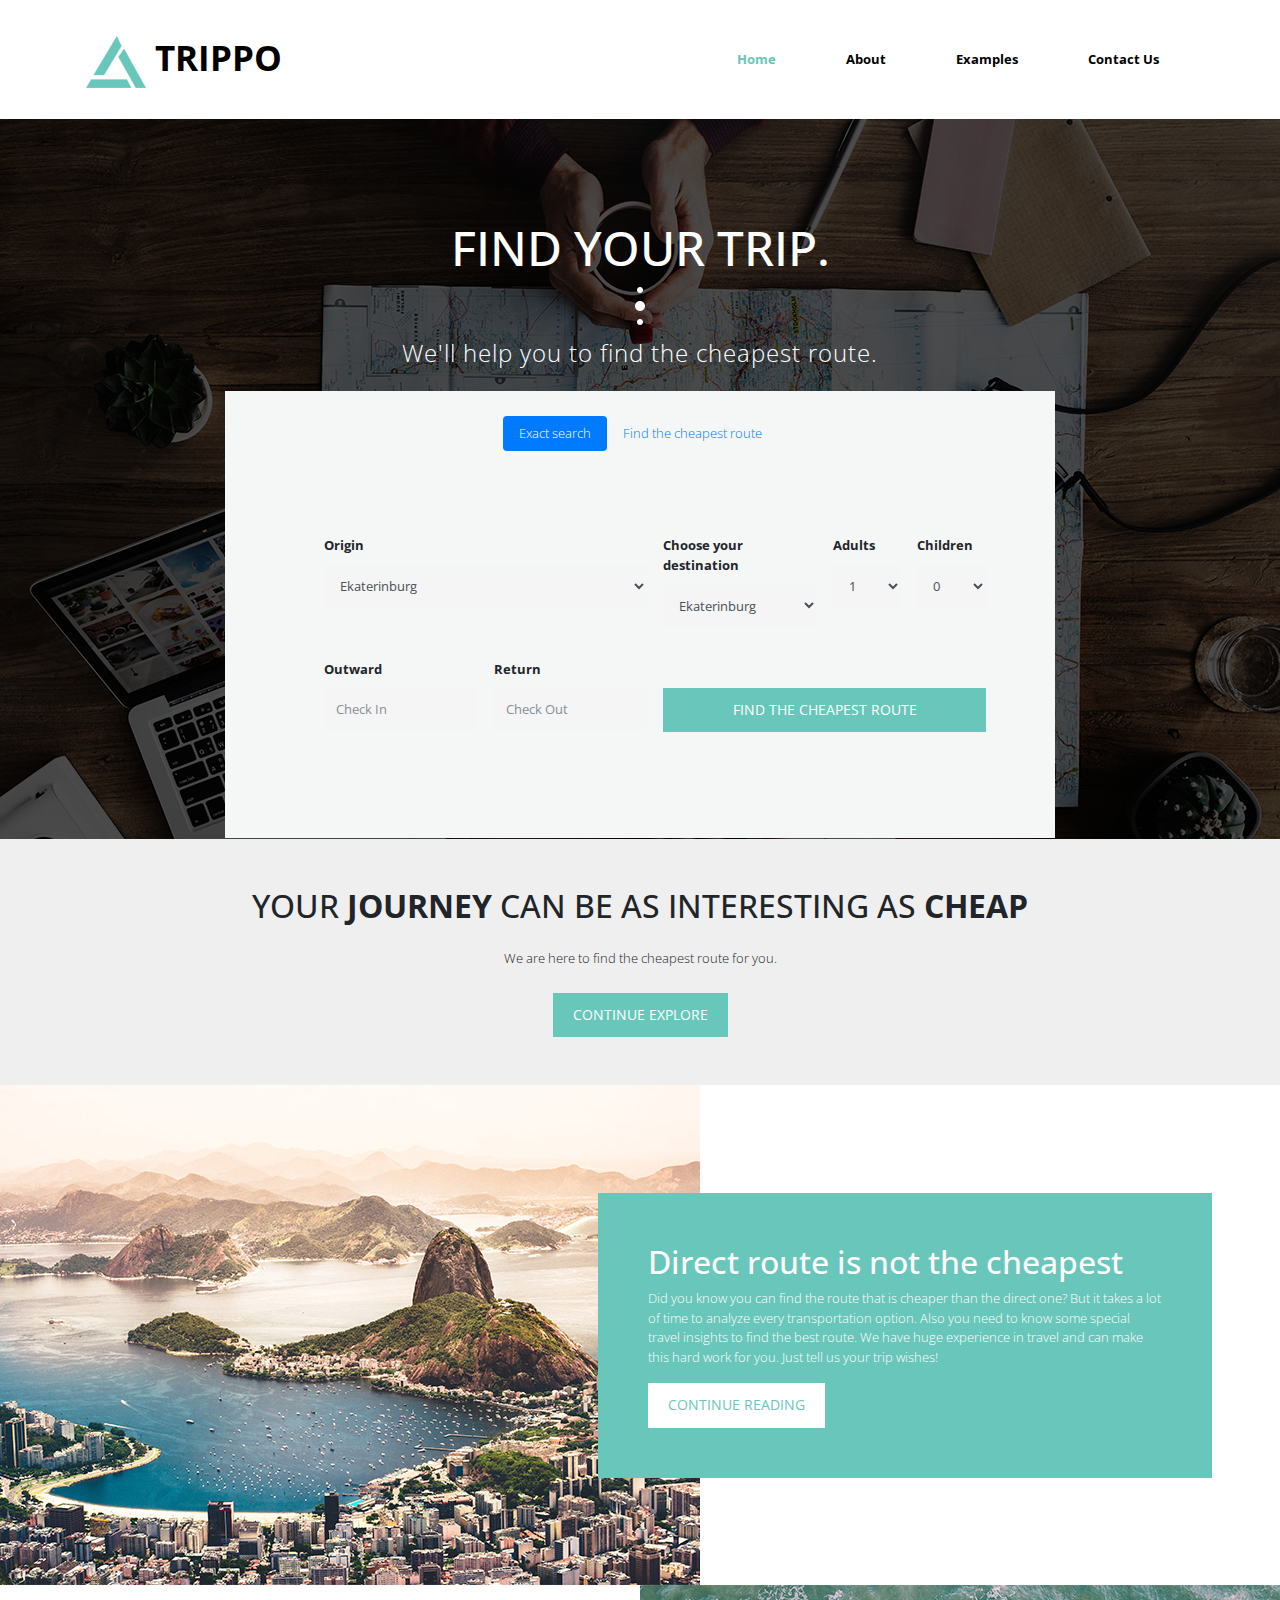
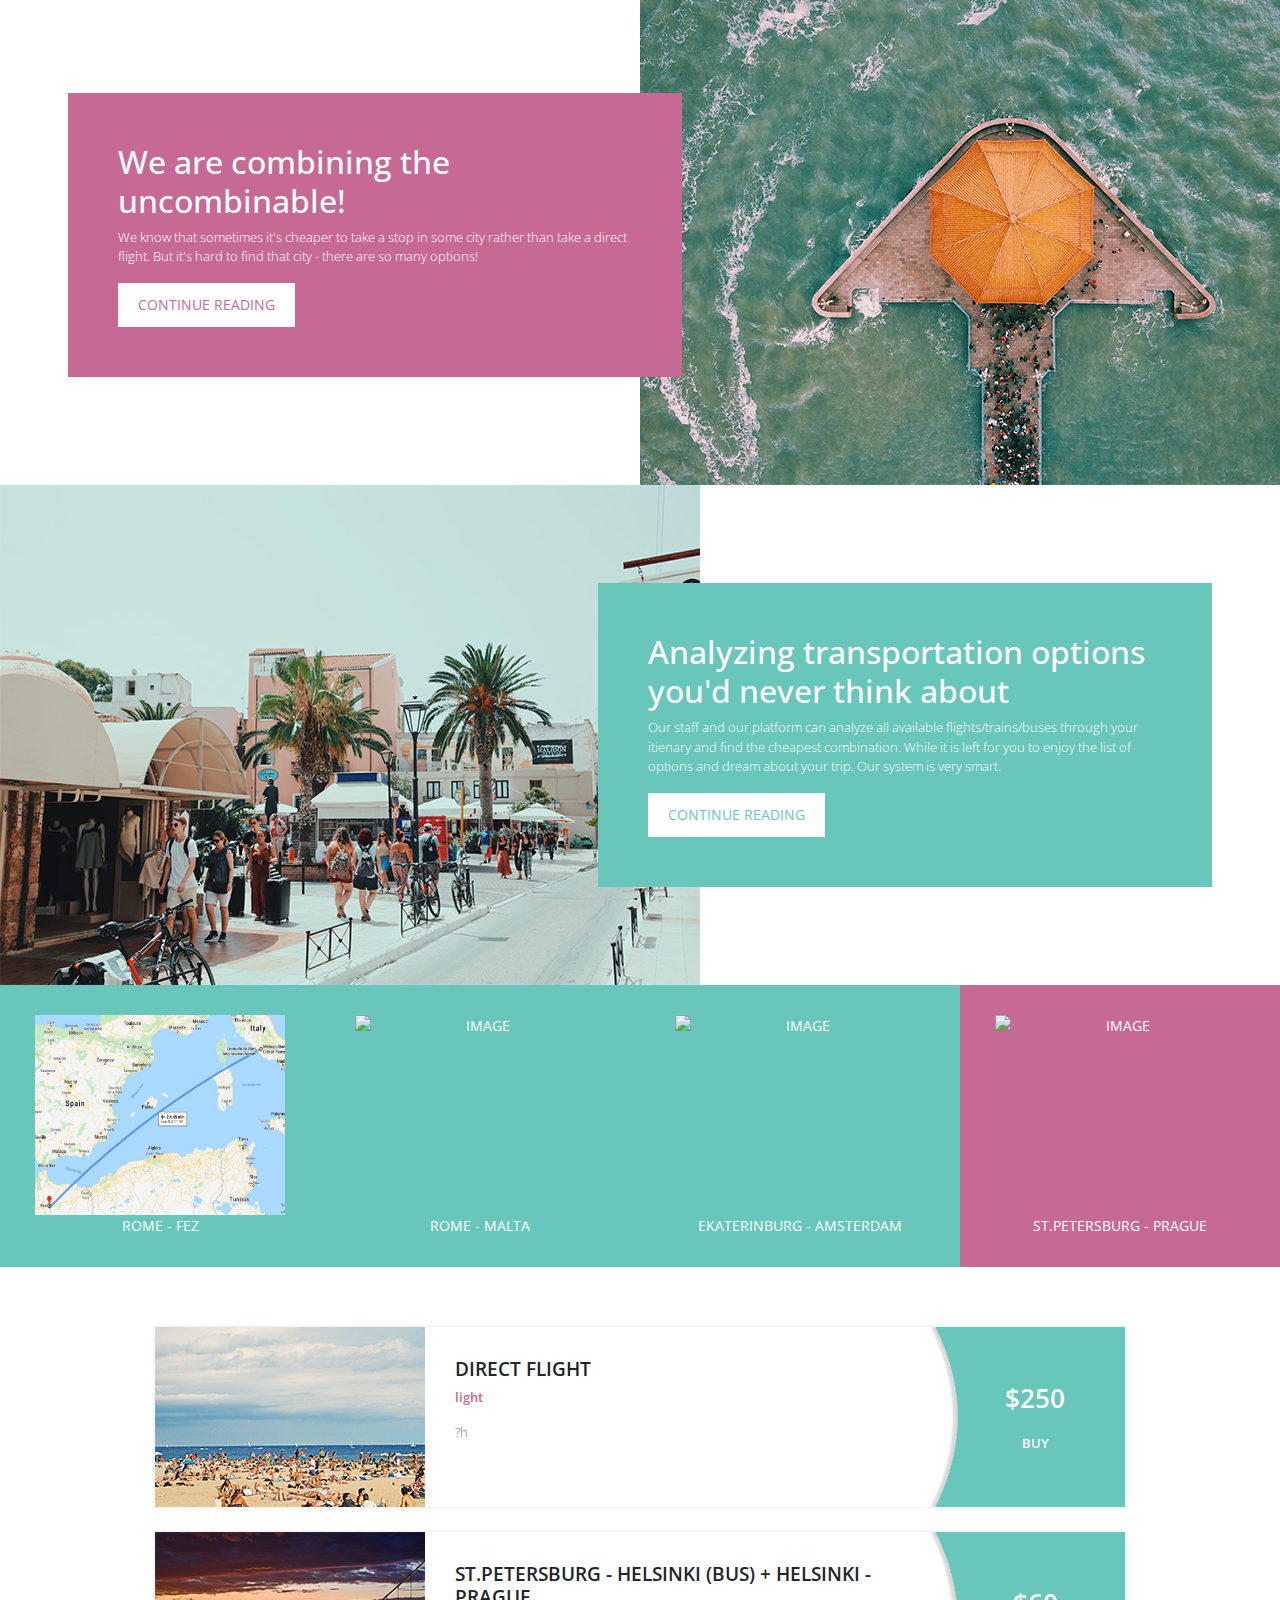
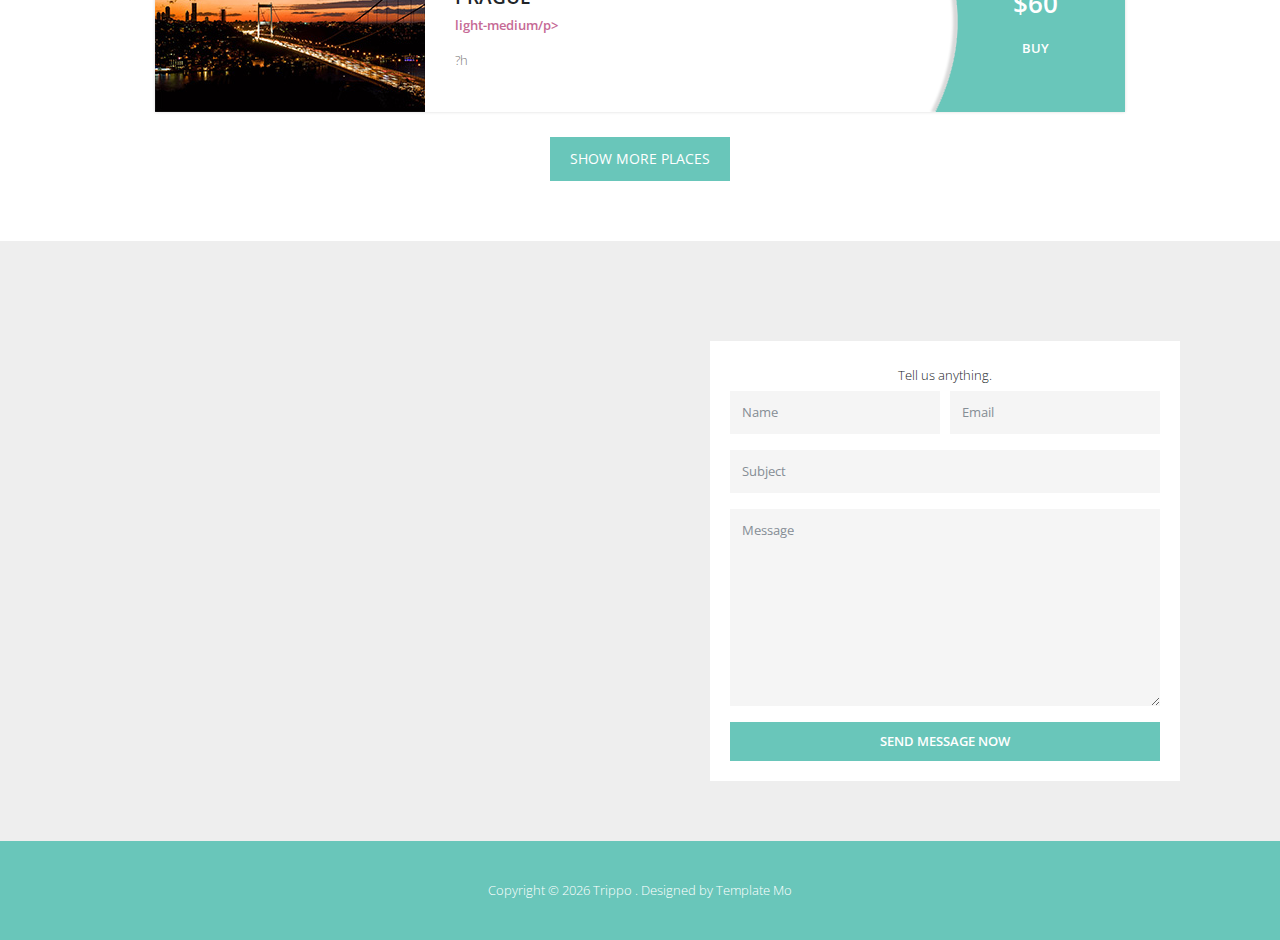
==== commit 018534bd: "tabs" ====
--- a/index.html
+++ b/index.html
@@ -25,6 +25,9 @@
               <script src="https://oss.maxcdn.com/html5shiv/3.7.2/html5shiv.min.js"></script>
               <script src="https://oss.maxcdn.com/respond/1.4.2/respond.min.js"></script>
           <![endif]-->
+                
+                <link href="https://cdnjs.cloudflare.com/ajax/libs/select2/4.0.6/css/select2.min.css" rel="stylesheet" />
+                
       </head>
 
       <body>
@@ -36,7 +39,7 @@
                         <nav class="navbar navbar-expand-lg narbar-light">
                             <a class="navbar-brand mr-auto" href="#">
                                 <img src="img/logo.png" alt="Site logo">
-                                Journey
+                                Trippo
                             </a>
                             <button type="button" id="nav-toggle" class="navbar-toggler collapsed" data-toggle="collapse" data-target="#mainNav" aria-expanded="false" aria-label="Toggle navigation">
                                 <span class="navbar-toggler-icon"></span>
@@ -50,7 +53,7 @@
                                     <a class="nav-link" href="#tm-section-2">About</a>
                                 </li>
                                 <li class="nav-item">
-                                    <a class="nav-link" href="#tm-section-3">Recommended Places</a>
+                                    <a class="nav-link" href="#tm-section-3">Examples</a>
                                 </li>
                                 <li class="nav-item">
                                     <a class="nav-link" href="#tm-section-4">Contact Us</a>
@@ -80,9 +83,9 @@
                         <div class="row tm-search-form tm-banner-row" style="margin-top: 20px;margin-left: auto; margin-right: auto;" id="tm-section-search">
                         
                             <div class="row">
-                                <ul class="nav nav-pills">
-                                  <li class="active nav-item"><a class="nav-link active" data-toggle="pill" href="#exactSearch">Exact search</a></li>
-                                  <li class="nav-item"><a class="nav-link" data-toggle="pill" href="#cheapestSearch">Find the cheapest route</a></li>
+                                <ul class="nav nav-pills" id="searchType">
+                                  <li class="active nav-item" id="exactSearchLink"><a class="nav-link active" data-toggle="pill" href="#exactSearch">Exact search</a></li>
+                                  <li class="nav-item" id="cheapestSearchLink"><a class="nav-link" data-toggle="pill" href="#cheapestSearch">Find the cheapest route</a></li>
                                 </ul>
                             </div>
                             
@@ -94,17 +97,70 @@
                                             <div class="form-group tm-form-group tm-form-group-pad tm-form-group-2">
         										<label for="inputRoom">Origin</label>
         										<select name="room" class="form-control tm-select" id="inputRoom">
-        											<option value="1" selected>SVX</option>
-        											<option value="2">MOW</option>
+                                                    <optgroup label="Russia">
+            											<option value="rus.1" selected>Ekaterinburg</option>
+            											<option value="rus.2">Moscow</option>
+                                                        <option value="rus.3">Chelyabinsk</option>
+                                                        <option value="rus.4">Perm</option>
+                                                        <option value="rus.5">St.Petersburg</option>
+                                                    </optgroup>
+                                                    <optgroup label="Spain">
+            											<option value="esp.1">Barcelona</option>
+            											<option value="esp.2">Madrid</option>
+                                                        <option value="esp.3">Valencia</option>
+                                                        <option value="esp.4">Tenerife</option>
+                                                    </optgroup>
+                                                    <optgroup label="Germany">
+            											<option value="de.1">Munich</option>
+            											<option value="de.2">Berlin</option>
+                                                        <option value="de.3">Cologne</option>
+                                                    </optgroup>
+                                                    <optgroup label="Italy">
+            											<option value="it.1">Rome</option>
+            											<option value="it.2">Pisa</option>
+                                                        <option value="it.3">Milan</option>
+                                                        <option value="it.4">Palermo</option>
+                                                        <option value="it.5">Genova</option>
+                                                    </optgroup>
+                                                    <optgroup label="France">
+            											<option value="fr.1">Paris</option>
+            											<option value="fr.2">Strasbourg</option>
+                                                    </optgroup>
         										</select>                                        
         									</div>
                                             <div class="form-group tm-form-group tm-form-group-1">                                    
                                                 <div class="form-group tm-form-group tm-form-group-pad tm-form-group-2">
                                                     <label for="inputRoom">Choose your destination</label>
                                                     <select name="room" class="form-control tm-select" id="inputRoom">
-                                                        <option value="1" selected>Amsterdam</option>
-                                                        <option value="2">Barcelona</option>
-                                                        <option value="3">Malta</option>
+                                                        <optgroup label="Russia">
+                											<option value="rus.1" selected>Ekaterinburg</option>
+                											<option value="rus.2">Moscow</option>
+                                                            <option value="rus.3">Chelyabinsk</option>
+                                                            <option value="rus.4">Perm</option>
+                                                            <option value="rus.5">St.Petersburg</option>
+                                                        </optgroup>
+                                                        <optgroup label="Spain">
+                											<option value="esp.1">Barcelona</option>
+                											<option value="esp.2">Madrid</option>
+                                                            <option value="esp.3">Valencia</option>
+                                                            <option value="esp.4">Tenerife</option>
+                                                        </optgroup>
+                                                        <optgroup label="Germany">
+                											<option value="de.1">Munich</option>
+                											<option value="de.2">Berlin</option>
+                                                            <option value="de.3">Cologne</option>
+                                                        </optgroup>
+                                                        <optgroup label="Italy">
+                											<option value="it.1">Rome</option>
+                											<option value="it.2">Pisa</option>
+                                                            <option value="it.3">Milan</option>
+                                                            <option value="it.4">Palermo</option>
+                                                            <option value="it.5">Genova</option>
+                                                        </optgroup>
+                                                        <optgroup label="France">
+                											<option value="fr.1">Paris</option>
+                											<option value="fr.2">Strasbourg</option>
+                                                        </optgroup>
                                                     </select>                                        
                                                 </div>
                                                 <div class="form-group tm-form-group tm-form-group-pad tm-form-group-3">                                       
@@ -143,12 +199,12 @@
                                         <div class="form-row tm-search-form-row">
 
                                             <div class="form-group tm-form-group tm-form-group-pad tm-form-group-3">
-                                                <label for="inputCheckIn">Outward</label>
-                                                <input name="check-in" type="text" class="form-control" id="inputCheckIn" placeholder="Check In">
+                                                <label for="inputCheckIn1">Outward</label>
+                                                <input name="check-in" type="text" class="form-control" id="inputCheckIn1" placeholder="Check In">
                                             </div>
                                             <div class="form-group tm-form-group tm-form-group-pad tm-form-group-3">
-                                                <label for="inputCheckOut">Return</label>
-                                                <input name="check-out" type="text" class="form-control" id="inputCheckOut" placeholder="Check Out">
+                                                <label for="inputCheckOut1">Return</label>
+                                                <input name="check-out" type="text" class="form-control" id="inputCheckOut1" placeholder="Check Out">
                                             </div>
                                             <div class="form-group tm-form-group tm-form-group-pad tm-form-group-1">
                                                 <label for="btnSubmit">&nbsp;</label>
@@ -164,9 +220,35 @@
                                             <div class="form-group tm-form-group tm-form-group-pad tm-form-group-2">
         										<label for="inputRoom">Origin</label>
         										<select name="room" class="form-control tm-select" id="inputRoom">
-        											<option value="1" selected>SVX</option>
-        											<option value="2">MOW</option>
-        											<option value="3">MUN</option>
+                                                    <optgroup label="Russia">
+            											<option value="rus.1" selected>Ekaterinburg</option>
+            											<option value="rus.2">Moscow</option>
+                                                        <option value="rus.3">Chelyabinsk</option>
+                                                        <option value="rus.4">Perm</option>
+                                                        <option value="rus.5">St.Petersburg</option>
+                                                    </optgroup>
+                                                    <optgroup label="Spain">
+            											<option value="esp.1">Barcelona</option>
+            											<option value="esp.2">Madrid</option>
+                                                        <option value="esp.3">Valencia</option>
+                                                        <option value="esp.4">Tenerife</option>
+                                                    </optgroup>
+                                                    <optgroup label="Germany">
+            											<option value="de.1">Munich</option>
+            											<option value="de.2">Berlin</option>
+                                                        <option value="de.3">Cologne</option>
+                                                    </optgroup>
+                                                    <optgroup label="Italy">
+            											<option value="it.1">Rome</option>
+            											<option value="it.2">Pisa</option>
+                                                        <option value="it.3">Milan</option>
+                                                        <option value="it.4">Palermo</option>
+                                                        <option value="it.5">Genova</option>
+                                                    </optgroup>
+                                                    <optgroup label="France">
+            											<option value="fr.1">Paris</option>
+            											<option value="fr.2">Strasbourg</option>
+                                                    </optgroup>
         										</select>                                        
         									</div>
                                             <div class="form-group tm-form-group tm-form-group-1">                                    
@@ -178,6 +260,7 @@
                                                         <option value="3">Italy</option>
                                                         <option value="4">Spain</option>
                                                         <option value="5">France</option>
+                                                        <option value="6">Russia</option>
                                                     </select>                                        
                                                 </div>
                                                 <div class="form-group tm-form-group tm-form-group-pad tm-form-group-3">                                       
@@ -216,12 +299,12 @@
                                         <div class="form-row tm-search-form-row">
 
                                             <div class="form-group tm-form-group tm-form-group-pad tm-form-group-3">
-                                                <label for="inputCheckIn">Outward</label>
-                                                <input name="check-in" type="text" class="form-control" id="inputCheckIn" placeholder="Check In">
+                                                <label for="inputCheckIn2">Outward</label>
+                                                <input name="check-in" type="text" class="form-control" id="inputCheckIn2" placeholder="Check In">
                                             </div>
                                             <div class="form-group tm-form-group tm-form-group-pad tm-form-group-3">
-                                                <label for="inputCheckOut">Return</label>
-                                                <input name="check-out" type="text" class="form-control" id="inputCheckOut" placeholder="Check Out">
+                                                <label for="inputCheckOut2">Return</label>
+                                                <input name="check-out" type="text" class="form-control" id="inputCheckOut2" placeholder="Check Out">
                                             </div>
                                             <div class="form-group tm-form-group tm-form-group-pad tm-form-group-1">
                                                 <label for="btnSubmit">&nbsp;</label>
@@ -255,9 +338,7 @@
             <div class="tm-container-outer" id="tm-section-2">
                 <section class="tm-slideshow-section">
                     <div class="tm-slideshow">
-                        <img src="img/tm-img-01.jpg" alt="Image">
-                        <img src="img/tm-img-02.jpg" alt="Image">
-                        <img src="img/tm-img-03.jpg" alt="Image">    
+                        <img src="img/tm-img-01.jpg" alt="Image"> 
                     </div>
                     <div class="tm-slideshow-description tm-bg-primary">
                         <h2 class="">Direct route is not the cheapest</h2>
@@ -269,8 +350,6 @@
 
                     <div class="tm-right tm-slideshow tm-slideshow-highlight">
                         <img src="img/tm-img-02.jpg" alt="Image">
-                        <img src="img/tm-img-03.jpg" alt="Image">
-                        <img src="img/tm-img-01.jpg" alt="Image">
                     </div> 
 
                     <div class="tm-slideshow-description tm-slideshow-description-left tm-bg-highlight">
@@ -283,8 +362,6 @@
                 <section class="tm-slideshow-section">
                     <div class="tm-slideshow">
                         <img src="img/tm-img-03.jpg" alt="Image">
-                        <img src="img/tm-img-02.jpg" alt="Image">
-                        <img src="img/tm-img-01.jpg" alt="Image">
                     </div>
                     <div class="tm-slideshow-description tm-bg-primary">
                         <h2 class="">Analyzing transportation options you'd never think about</h2>
@@ -328,55 +405,42 @@
                             <div class="tm-recommended-place">
                                 <img src="img/tm-img-06.jpg" alt="Image" class="img-fluid tm-recommended-img">
                                 <div class="tm-recommended-description-box">
-                                    <h3 class="tm-recommended-title">North Garden Resort</h3>
-                                    <p class="tm-text-highlight">One North</p>
-                                    <p class="tm-text-gray">Sed egestas, odio nec bibendum mattis, quam odio hendrerit risus, eu varius eros lacus sit amet lectus. Donec blandit luctus dictum...</p>   
+                                    <h3 class="tm-recommended-title">Direct flight</h3>
+                                    <p class="tm-text-highlight">light</p>
+                                    <p class="tm-text-gray">3h</p>   
                                 </div>
                                 <a href="#" class="tm-recommended-price-box">
                                     <p class="tm-recommended-price">$110</p>
-                                    <p class="tm-recommended-price-link">Continue Reading</p>
+                                    <p class="tm-recommended-price-link">Buy</p>
                                 </a>                        
                             </div>
 
                             <div class="tm-recommended-place">
                                 <img src="img/tm-img-07.jpg" alt="Image" class="img-fluid tm-recommended-img">
                                 <div class="tm-recommended-description-box">
-                                    <h3 class="tm-recommended-title">Felis nec dignissim</h3>
-                                    <p class="tm-text-highlight">Two North</p>
-                                    <p class="tm-text-gray">Sed egestas, odio nec bibendum mattis, quam odio hendrerit risus, eu varius eros lacus sit amet lectus. Donec blandit luctus dictum...</p>   
+                                    <h3 class="tm-recommended-title">Rome - Pisa (train) + Pisa - Fez</h3>
+                                    <p class="tm-text-highlight">medium</p>
+                                    <p class="tm-text-gray">?h</p>   
                                 </div>
                                 <div id="preload-hover-img"></div>
                                 <a href="#" class="tm-recommended-price-box">
-                                    <p class="tm-recommended-price">$120</p>
-                                    <p class="tm-recommended-price-link">Continue Reading</p>
+                                    <p class="tm-recommended-price">$30</p>
+                                    <p class="tm-recommended-price-link">Buy</p>
                                 </a>
                             </div>
 
                             <div class="tm-recommended-place">
                                 <img src="img/tm-img-05.jpg" alt="Image" class="img-fluid tm-recommended-img">
                                 <div class="tm-recommended-description-box">
-                                    <h3 class="tm-recommended-title">Sed fermentum justo</h3>
-                                    <p class="tm-text-highlight">Three North</p>
-                                    <p class="tm-text-gray">Sed egestas, odio nec bibendum mattis, quam odio hendrerit risus, eu varius eros lacus sit amet lectus. Donec blandit luctus dictum...</p>   
-                                </div>
-                                <a href="#" class="tm-recommended-price-box">
-                                    <p class="tm-recommended-price">$130</p>
-                                    <p class="tm-recommended-price-link">Continue Reading</p>
+                                    <h3 class="tm-recommended-title">Rome - Pisa + Pisa - Fez</h3>
+                                    <p class="tm-text-highlight">light-medium</p>
+                                    <p class="tm-text-gray">?h</p>   
+                                </div>
+                                <a href="#" class="tm-recommended-price-box">
+                                    <p class="tm-recommended-price">$75</p>
+                                    <p class="tm-recommended-price-link">Buy</p>
                                 </a>
                             </div>
-
-                            <div class="tm-recommended-place">
-                                <img src="img/tm-img-04.jpg" alt="Image" class="img-fluid tm-recommended-img">
-                                <div class="tm-recommended-description-box">
-                                    <h3 class="tm-recommended-title">Maecenas ultricies neque</h3>
-                                    <p class="tm-text-highlight">Four North</p>
-                                    <p class="tm-text-gray">Sed egestas, odio nec bibendum mattis, quam odio hendrerit risus, eu varius eros lacus sit amet lectus. Donec blandit luctus dictum...</p>   
-                                </div>
-                                <a href="#" class="tm-recommended-price-box">
-                                    <p class="tm-recommended-price">$140</p>
-                                    <p class="tm-recommended-price-link">Continue Reading</p>
-                                </a>
-                            </div>    
                         </div>                        
 
                         <a href="#" class="text-uppercase btn-primary tm-btn mx-auto tm-d-table">Show More Places</a>
@@ -389,20 +453,20 @@
                             <div class="tm-recommended-place">
                                 <img src="img/tm-img-05.jpg" alt="Image" class="img-fluid tm-recommended-img">
                                 <div class="tm-recommended-description-box">
-                                    <h3 class="tm-recommended-title">South Resort Hotel</h3>
-                                    <p class="tm-text-highlight">South One</p>
-                                    <p class="tm-text-gray">Sed egestas, odio nec bibendum mattis, quam odio hendrerit risus, eu varius eros lacus sit amet lectus. Donec blandit luctus dictum...</p>   
-                                </div>
-                                <a href="#" class="tm-recommended-price-box">
-                                    <p class="tm-recommended-price">$220</p>
-                                    <p class="tm-recommended-price-link">Continue Reading</p>
+                                    <h3 class="tm-recommended-title">Direct flight</h3>
+                                    <p class="tm-text-highlight">light</p>
+                                    <p class="tm-text-gray">?h</p>   
+                                </div>
+                                <a href="#" class="tm-recommended-price-box">
+                                    <p class="tm-recommended-price">$50</p>
+                                    <p class="tm-recommended-price-link">Buy</p>
                                 </a>                        
                             </div>
 
                             <div class="tm-recommended-place">
                                 <img src="img/tm-img-04.jpg" alt="Image" class="img-fluid tm-recommended-img">
                                 <div class="tm-recommended-description-box">
-                                    <h3 class="tm-recommended-title">Aenean ac ante nec diam</h3>
+                                    <h3 class="tm-recommended-title">Rome - Naples (train) + </h3>
                                     <p class="tm-text-highlight">South Second</p>
                                     <p class="tm-text-gray">Sed egestas, odio nec bibendum mattis, quam odio hendrerit risus, eu varius eros lacus sit amet lectus. Donec blandit luctus dictum...</p>   
                                 </div>
@@ -449,54 +513,41 @@
                             <div class="tm-recommended-place">
                                 <img src="img/tm-img-04.jpg" alt="Image" class="img-fluid tm-recommended-img">
                                 <div class="tm-recommended-description-box">
-                                    <h3 class="tm-recommended-title">Europe Hotel</h3>
-                                    <p class="tm-text-highlight">Venecia, Italy</p>
-                                    <p class="tm-text-gray">Sed egestas, odio nec bibendum mattis, quam odio hendrerit risus, eu varius eros lacus sit amet lectus. Donec blandit luctus dictum...</p>   
-                                </div>
-                                <a href="#" class="tm-recommended-price-box">
-                                    <p class="tm-recommended-price">$330</p>
-                                    <p class="tm-recommended-price-link">Continue Reading</p>
+                                    <h3 class="tm-recommended-title">Direct flight</h3>
+                                    <p class="tm-text-highlight">light</p>
+                                    <p class="tm-text-gray">4h</p>   
+                                </div>
+                                <a href="#" class="tm-recommended-price-box">
+                                    <p class="tm-recommended-price">$250</p>
+                                    <p class="tm-recommended-price-link">Buy</p>
                                 </a>                        
                             </div>
 
                             <div class="tm-recommended-place">
                                 <img src="img/tm-img-05.jpg" alt="Image" class="img-fluid tm-recommended-img">
                                 <div class="tm-recommended-description-box">
-                                    <h3 class="tm-recommended-title">In viverra enim turpis</h3>
-                                    <p class="tm-text-highlight">Paris, France</p>
-                                    <p class="tm-text-gray">Sed egestas, odio nec bibendum mattis, quam odio hendrerit risus, eu varius eros lacus sit amet lectus. Donec blandit luctus dictum...</p>   
-                                </div>
-                                <a href="#" class="tm-recommended-price-box">
-                                    <p class="tm-recommended-price">$340</p>
-                                    <p class="tm-recommended-price-link">Continue Reading</p>
+                                    <h3 class="tm-recommended-title">Ekaterinburg - Moscow + Moscow - Amsterdam</h3>
+                                    <p class="tm-text-highlight">light</p>
+                                    <p class="tm-text-gray">?h</p>   
+                                </div>
+                                <a href="#" class="tm-recommended-price-box">
+                                    <p class="tm-recommended-price">$170</p>
+                                    <p class="tm-recommended-price-link">Buy</p>
                                 </a>
                             </div>
 
                             <div class="tm-recommended-place">
                                 <img src="img/tm-img-06.jpg" alt="Image" class="img-fluid tm-recommended-img">
                                 <div class="tm-recommended-description-box">
-                                    <h3 class="tm-recommended-title">Volutpat pellentesque</h3>
-                                    <p class="tm-text-highlight">Barcelona, Spain</p>
-                                    <p class="tm-text-gray">Sed egestas, odio nec bibendum mattis, quam odio hendrerit risus, eu varius eros lacus sit amet lectus. Donec blandit luctus dictum...</p>   
-                                </div>
-                                <a href="#" class="tm-recommended-price-box">
-                                    <p class="tm-recommended-price">$350</p>
-                                    <p class="tm-recommended-price-link">Continue Reading</p>
+                                    <h3 class="tm-recommended-title">Ekaterinburg - Moscow + Moscow - Cologne + Cologne - Amsterdam (train)</h3>
+                                    <p class="tm-text-highlight">light-medium</p>
+                                    <p class="tm-text-gray">?h</p>   
+                                </div>
+                                <a href="#" class="tm-recommended-price-box">
+                                    <p class="tm-recommended-price">$100</p>
+                                    <p class="tm-recommended-price-link">Buy</p>
                                 </a>
-                            </div>
-
-                            <div class="tm-recommended-place">
-                                <img src="img/tm-img-07.jpg" alt="Image" class="img-fluid tm-recommended-img">
-                                <div class="tm-recommended-description-box">
-                                    <h3 class="tm-recommended-title">Grand Resort Pasha</h3>
-                                    <p class="tm-text-highlight">Istanbul, Turkey</p>
-                                    <p class="tm-text-gray">Sed egestas, odio nec bibendum mattis, quam odio hendrerit risus, eu varius eros lacus sit amet lectus. Donec blandit luctus dictum...</p>   
-                                </div>
-                                <a href="#" class="tm-recommended-price-box">
-                                    <p class="tm-recommended-price">$360</p>
-                                    <p class="tm-recommended-price-link">Continue Reading</p>
-                                </a>
-                            </div>    
+                            </div>  
                         </div>                        
 
                         <a href="#" class="text-uppercase btn-primary tm-btn mx-auto tm-d-table">Show More Places</a>
@@ -509,245 +560,41 @@
                             <div class="tm-recommended-place">
                                 <img src="img/tm-img-06.jpg" alt="Image" class="img-fluid tm-recommended-img">
                                 <div class="tm-recommended-description-box">
-                                    <h3 class="tm-recommended-title">Asia Resort Hotel</h3>
-                                    <p class="tm-text-highlight">Singapore</p>
-                                    <p class="tm-text-gray">Sed egestas, odio nec bibendum mattis, quam odio hendrerit risus, eu varius eros lacus sit amet lectus. Donec blandit luctus dictum...</p>   
-                                </div>
-                                <a href="#" class="tm-recommended-price-box">
-                                    <p class="tm-recommended-price">$440</p>
-                                    <p class="tm-recommended-price-link">Continue Reading</p>
+                                    <h3 class="tm-recommended-title">Direct flight</h3>
+                                    <p class="tm-text-highlight">light</p>
+                                    <p class="tm-text-gray">?h</p>   
+                                </div>
+                                <a href="#" class="tm-recommended-price-box">
+                                    <p class="tm-recommended-price">$250</p>
+                                    <p class="tm-recommended-price-link">Buy</p>
                                 </a>                        
                             </div>
 
                             <div class="tm-recommended-place">
                                 <img src="img/tm-img-07.jpg" alt="Image" class="img-fluid tm-recommended-img">
                                 <div class="tm-recommended-description-box">
-                                    <h3 class="tm-recommended-title">Nullam eget est a nisl</h3>
-                                    <p class="tm-text-highlight">Yangon, Myanmar</p>
-                                    <p class="tm-text-gray">Sed egestas, odio nec bibendum mattis, quam odio hendrerit risus, eu varius eros lacus sit amet lectus. Donec blandit luctus dictum...</p>   
+                                    <h3 class="tm-recommended-title">St.Petersburg - Helsinki (bus) + Helsinki - Prague</h3>
+                                    <p class="tm-text-highlight">light-medium/p>
+                                    <p class="tm-text-gray">?h</p>   
                                 </div>
                                 <div id="preload-hover-img"></div>
                                 <a href="#" class="tm-recommended-price-box">
-                                    <p class="tm-recommended-price">$450</p>
-                                    <p class="tm-recommended-price-link">Continue Reading</p>
+                                    <p class="tm-recommended-price">$60</p>
+                                    <p class="tm-recommended-price-link">Buy</p>
                                 </a>
                             </div>
-
-                            <div class="tm-recommended-place">
-                                <img src="img/tm-img-05.jpg" alt="Image" class="img-fluid tm-recommended-img">
-                                <div class="tm-recommended-description-box">
-                                    <h3 class="tm-recommended-title">Proin interdum ullamcorper</h3>
-                                    <p class="tm-text-highlight">Bangkok, Thailand</p>
-                                    <p class="tm-text-gray">Sed egestas, odio nec bibendum mattis, quam odio hendrerit risus, eu varius eros lacus sit amet lectus. Donec blandit luctus dictum...</p>   
-                                </div>
-                                <a href="#" class="tm-recommended-price-box">
-                                    <p class="tm-recommended-price">$460</p>
-                                    <p class="tm-recommended-price-link">Continue Reading</p>
-                                </a>
-                            </div>
-
-                            <div class="tm-recommended-place">
-                                <img src="img/tm-img-04.jpg" alt="Image" class="img-fluid tm-recommended-img">
-                                <div class="tm-recommended-description-box">
-                                    <h3 class="tm-recommended-title">Lorem ipsum dolor sit</h3>
-                                    <p class="tm-text-highlight">Vientiane, Laos</p>
-                                    <p class="tm-text-gray">Sed egestas, odio nec bibendum mattis, quam odio hendrerit risus, eu varius eros lacus sit amet lectus. Donec blandit luctus dictum...</p>   
-                                </div>
-                                <a href="#" class="tm-recommended-price-box">
-                                    <p class="tm-recommended-price">$470</p>
-                                    <p class="tm-recommended-price-link">Continue Reading</p>
-                                </a>
-                            </div>    
                         </div>                        
 
                         <a href="#" class="text-uppercase btn-primary tm-btn mx-auto tm-d-table">Show More Places</a>
                     </div> <!-- tab-pane -->
                     
-                    <!-- Tab 5 -->
-                    <div class="tab-pane fade" id="5a">
-
-                        <div class="tm-recommended-place-wrap">
-                            <div class="tm-recommended-place">
-                                <img src="img/tm-img-05.jpg" alt="Image" class="img-fluid tm-recommended-img">
-                                <div class="tm-recommended-description-box">
-                                    <h3 class="tm-recommended-title">Africa Resort Hotel</h3>
-                                    <p class="tm-text-highlight">First City</p>
-                                    <p class="tm-text-gray">Sed egestas, odio nec bibendum mattis, quam odio hendrerit risus, eu varius eros lacus sit amet lectus. Donec blandit luctus dictum...</p>   
-                                </div>
-                                <a href="#" class="tm-recommended-price-box">
-                                    <p class="tm-recommended-price">$550</p>
-                                    <p class="tm-recommended-price-link">Continue Reading</p>
-                                </a>                        
-                            </div>
-
-                            <div class="tm-recommended-place">
-                                <img src="img/tm-img-04.jpg" alt="Image" class="img-fluid tm-recommended-img">
-                                <div class="tm-recommended-description-box">
-                                    <h3 class="tm-recommended-title">Aenean ac magna diam</h3>
-                                    <p class="tm-text-highlight">Second City</p>
-                                    <p class="tm-text-gray">Sed egestas, odio nec bibendum mattis, quam odio hendrerit risus, eu varius eros lacus sit amet lectus. Donec blandit luctus dictum...</p>   
-                                </div>
-                                <a href="#" class="tm-recommended-price-box">
-                                    <p class="tm-recommended-price">$560</p>
-                                    <p class="tm-recommended-price-link">Continue Reading</p>
-                                </a>
-                            </div>
-
-                            <div class="tm-recommended-place">
-                                <img src="img/tm-img-07.jpg" alt="Image" class="img-fluid tm-recommended-img">
-                                <div class="tm-recommended-description-box">
-                                    <h3 class="tm-recommended-title">Beach Barbecue Sunset</h3>
-                                    <p class="tm-text-highlight">Third City</p>
-                                    <p class="tm-text-gray">Sed egestas, odio nec bibendum mattis, quam odio hendrerit risus, eu varius eros lacus sit amet lectus. Donec blandit luctus dictum...</p>   
-                                </div>
-                                <a href="#" class="tm-recommended-price-box">
-                                    <p class="tm-recommended-price">$570</p>
-                                    <p class="tm-recommended-price-link">Continue Reading</p>
-                                </a>
-                            </div>
-
-                            <div class="tm-recommended-place">
-                                <img src="img/tm-img-06.jpg" alt="Image" class="img-fluid tm-recommended-img">
-                                <div class="tm-recommended-description-box">
-                                    <h3 class="tm-recommended-title">Grand Resort Pasha</h3>
-                                    <p class="tm-text-highlight">Fourth City</p>
-                                    <p class="tm-text-gray">Sed egestas, odio nec bibendum mattis, quam odio hendrerit risus, eu varius eros lacus sit amet lectus. Donec blandit luctus dictum...</p>   
-                                </div>
-                                <a href="#" class="tm-recommended-price-box">
-                                    <p class="tm-recommended-price">$580</p>
-                                    <p class="tm-recommended-price-link">Continue Reading</p>
-                                </a>
-                            </div>    
-                        </div>                        
-
-                        <a href="#" class="text-uppercase btn-primary tm-btn mx-auto tm-d-table">Show More Places</a>
-                    </div> <!-- tab-pane -->   
-                    
-                    <!-- Tab 6 -->            
-                    <div class="tab-pane fade" id="6a">
-
-                        <div class="tm-recommended-place-wrap">
-                            <div class="tm-recommended-place">
-                                <img src="img/tm-img-04.jpg" alt="Image" class="img-fluid tm-recommended-img">
-                                <div class="tm-recommended-description-box">
-                                    <h3 class="tm-recommended-title">Hotel Australia</h3>
-                                    <p class="tm-text-highlight">City One</p>
-                                    <p class="tm-text-gray">Sed egestas, odio nec bibendum mattis, quam odio hendrerit risus, eu varius eros lacus sit amet lectus. Donec blandit luctus dictum...</p>   
-                                </div>
-                                <a href="#" class="tm-recommended-price-box">
-                                    <p class="tm-recommended-price">$660</p>
-                                    <p class="tm-recommended-price-link">Continue Reading</p>
-                                </a>                        
-                            </div>
-
-                            <div class="tm-recommended-place">
-                                <img src="img/tm-img-05.jpg" alt="Image" class="img-fluid tm-recommended-img">
-                                <div class="tm-recommended-description-box">
-                                    <h3 class="tm-recommended-title">Proin interdum ullamcorper</h3>
-                                    <p class="tm-text-highlight">City Two</p>
-                                    <p class="tm-text-gray">Sed egestas, odio nec bibendum mattis, quam odio hendrerit risus, eu varius eros lacus sit amet lectus. Donec blandit luctus dictum...</p>   
-                                </div>
-                                <a href="#" class="tm-recommended-price-box">
-                                    <p class="tm-recommended-price">$650</p>
-                                    <p class="tm-recommended-price-link">Continue Reading</p>
-                                </a>
-                            </div>
-
-                            <div class="tm-recommended-place">
-                                <img src="img/tm-img-06.jpg" alt="Image" class="img-fluid tm-recommended-img">
-                                <div class="tm-recommended-description-box">
-                                    <h3 class="tm-recommended-title">Beach Barbecue Sunset</h3>
-                                    <p class="tm-text-highlight">City Three</p>
-                                    <p class="tm-text-gray">Sed egestas, odio nec bibendum mattis, quam odio hendrerit risus, eu varius eros lacus sit amet lectus. Donec blandit luctus dictum...</p>   
-                                </div>
-                                <a href="#" class="tm-recommended-price-box">
-                                    <p class="tm-recommended-price">$640</p>
-                                    <p class="tm-recommended-price-link">Continue Reading</p>
-                                </a>
-                            </div>
-
-                            <div class="tm-recommended-place">
-                                <img src="img/tm-img-07.jpg" alt="Image" class="img-fluid tm-recommended-img">
-                                <div class="tm-recommended-description-box">
-                                    <h3 class="tm-recommended-title">Grand Resort Pasha</h3>
-                                    <p class="tm-text-highlight">City Four</p>
-                                    <p class="tm-text-gray">Sed egestas, odio nec bibendum mattis, quam odio hendrerit risus, eu varius eros lacus sit amet lectus. Donec blandit luctus dictum...</p>   
-                                </div>
-                                <a href="#" class="tm-recommended-price-box">
-                                    <p class="tm-recommended-price">$630</p>
-                                    <p class="tm-recommended-price-link">Continue Reading</p>
-                                </a>
-                            </div>    
-                        </div>                        
-
-                        <a href="#" class="text-uppercase btn-primary tm-btn mx-auto tm-d-table">Show More Places</a>
-                    </div> <!-- tab-pane -->
-                    
-                    <!-- Tab 7 -->
-                    <div class="tab-pane fade" id="7a">
-
-                        <div class="tm-recommended-place-wrap">
-                            <div class="tm-recommended-place">
-                                <img src="img/tm-img-04.jpg" alt="Image" class="img-fluid tm-recommended-img">
-                                <div class="tm-recommended-description-box">
-                                    <h3 class="tm-recommended-title">Antartica Resort</h3>
-                                    <p class="tm-text-highlight">Ant City One</p>
-                                    <p class="tm-text-gray">Sed egestas, odio nec bibendum mattis, quam odio hendrerit risus, eu varius eros lacus sit amet lectus. Donec blandit luctus dictum...</p>   
-                                </div>
-                                <a href="#" class="tm-recommended-price-box">
-                                    <p class="tm-recommended-price">$770</p>
-                                    <p class="tm-recommended-price-link">Continue Reading</p>
-                                </a>                        
-                            </div>
-
-                            <div class="tm-recommended-place">
-                                <img src="img/tm-img-05.jpg" alt="Image" class="img-fluid tm-recommended-img">
-                                <div class="tm-recommended-description-box">
-                                    <h3 class="tm-recommended-title">Pulvinar Semper</h3>
-                                    <p class="tm-text-highlight">Ant City Two</p>
-                                    <p class="tm-text-gray">Sed egestas, odio nec bibendum mattis, quam odio hendrerit risus, eu varius eros lacus sit amet lectus. Donec blandit luctus dictum...</p>   
-                                </div>
-                                <a href="#" class="tm-recommended-price-box">
-                                    <p class="tm-recommended-price">$230</p>
-                                    <p class="tm-recommended-price-link">Continue Reading</p>
-                                </a>
-                            </div>
-
-                            <div class="tm-recommended-place">
-                                <img src="img/tm-img-06.jpg" alt="Image" class="img-fluid tm-recommended-img">
-                                <div class="tm-recommended-description-box">
-                                    <h3 class="tm-recommended-title">Cras vel sapien</h3>
-                                    <p class="tm-text-highlight">Ant City Three</p>
-                                    <p class="tm-text-gray">Sed egestas, odio nec bibendum mattis, quam odio hendrerit risus, eu varius eros lacus sit amet lectus. Donec blandit luctus dictum...</p>   
-                                </div>
-                                <a href="#" class="tm-recommended-price-box">
-                                    <p class="tm-recommended-price">$140</p>
-                                    <p class="tm-recommended-price-link">Continue Reading</p>
-                                </a>
-                            </div>
-
-                            <div class="tm-recommended-place">
-                                <img src="img/tm-img-07.jpg" alt="Image" class="img-fluid tm-recommended-img">
-                                <div class="tm-recommended-description-box">
-                                    <h3 class="tm-recommended-title">Nullam eget est</h3>
-                                    <p class="tm-text-highlight">Ant City Four</p>
-                                    <p class="tm-text-gray">Sed egestas, odio nec bibendum mattis, quam odio hendrerit risus, eu varius eros lacus sit amet lectus. Donec blandit luctus dictum...</p>   
-                                </div>
-                                <a href="#" class="tm-recommended-price-box">
-                                    <p class="tm-recommended-price">$190</p>
-                                    <p class="tm-recommended-price-link">Continue Reading</p>
-                                </a>
-                            </div>    
-                        </div>                        
-
-                        <a href="#" class="text-uppercase btn-primary tm-btn mx-auto tm-d-table">Show More Places</a>
-                    </div> <!-- tab-pane -->
                 </div>
             </div>
 
             <div class="tm-container-outer tm-position-relative" id="tm-section-4">
                 <div id="google-map"></div>
                 <form action="index.html" method="post" class="tm-contact-form">
+                    <div class="row justify-content-center" style="padding: 5px;">Tell us anything.</div>
                     <div class="form-group tm-name-container">
                         <input type="text" id="contact_name" name="contact_name" class="form-control" placeholder="Name"  required/>
                     </div>
@@ -765,7 +612,7 @@
             </div> <!-- .tm-container-outer -->
 
             <footer class="tm-container-outer">
-                <p class="mb-0">Copyright © <span class="tm-current-year">2018</span> Your Company 
+                <p class="mb-0">Copyright © <span class="tm-current-year">2019</span> Trippo
                     
                 . Designed by <a rel="nofollow" href="http://www.google.com/+templatemo" target="_parent">Template Mo</a></p>
             </footer>
@@ -802,6 +649,7 @@
     <script src="js/jquery.singlePageNav.min.js"></script>      <!-- Single Page Nav (https://github.com/ChrisWojcik/single-page-nav) -->
     <script src="slick/slick.min.js"></script>                  <!-- http://kenwheeler.github.io/slick/ -->
     <script src="js/jquery.scrollTo.min.js"></script>           <!-- https://github.com/flesler/jquery.scrollTo -->
+    <script src="https://cdnjs.cloudflare.com/ajax/libs/select2/4.0.6/js/select2.min.js"></script>
     <script> 
         /* Google Maps
         ------------------------------------------------*/
@@ -854,10 +702,13 @@
             $('.tm-down-arrow-link').click(function(){
                 $.scrollTo('#tm-section-search', 300, {easing:'linear'});
             });
-
-            // Date Picker in Search form
-            var pickerCheckIn = datepicker('#inputCheckIn');
-            var pickerCheckOut = datepicker('#inputCheckOut');
+            
+            $('#myTab a').on('click', function (e) {
+              e.preventDefault()
+              $(this).tab('show')
+            })
+
+            
 
             // Update nav links on scroll
             $('#tm-top-bar').singlePageNav({
@@ -866,20 +717,31 @@
             });
 
             // Close navbar after clicked
-            $('.nav-link').click(function(){
-                $('#mainNav').removeClass('show');
-            });
+            
 
             // Slick Carousel
-            $('.tm-slideshow').slick({
-                infinite: true,
-                arrows: true,
-                slidesToShow: 1,
-                slidesToScroll: 1
-            });
-
-            loadGoogleMap();                                       // Google Map                
-            $('.tm-current-year').text(new Date().getFullYear());  // Update year in copyright           
+            //$('.tm-slideshow').slick({
+            //    infinite: true,
+            //    arrows: true,
+            //    slidesToShow: 1,
+            //    slidesToScroll: 1
+                //});
+
+            //loadGoogleMap();                                       // Google Map                
+            $('.tm-current-year').text(new Date().getFullYear());  // Update year in copyright    
+            
+            //$('select').select2();
+        });
+        
+        $('#exactSearch').ready(function(){
+            // Date Picker in Search form
+            var pickerCheckIn1 = datepicker('#inputCheckIn1');
+            var pickerCheckOut1 = datepicker('#inputCheckOut1');
+        });
+        $('#cheapestSearch').ready(function(){
+            // Date Picker in Search form
+            var pickerCheckIn1 = datepicker('#inputCheckIn2');
+            var pickerCheckOut1 = datepicker('#inputCheckOut2');
         });
 
     </script>             
--- a/css/templatemo-style.css
+++ b/css/templatemo-style.css
@@ -494,10 +494,11 @@
 }
 
 .map-img {
-	max-width: 300px;
-}
-
-#google-map { height: 600px; }
+	width: 250px;
+    height: 200px;
+}
+
+#google-map { height: 600px; background: #eee;}
 
 @media screen and (max-width: 1080px) {
     .tm-tab-link-li { width: 25%; }
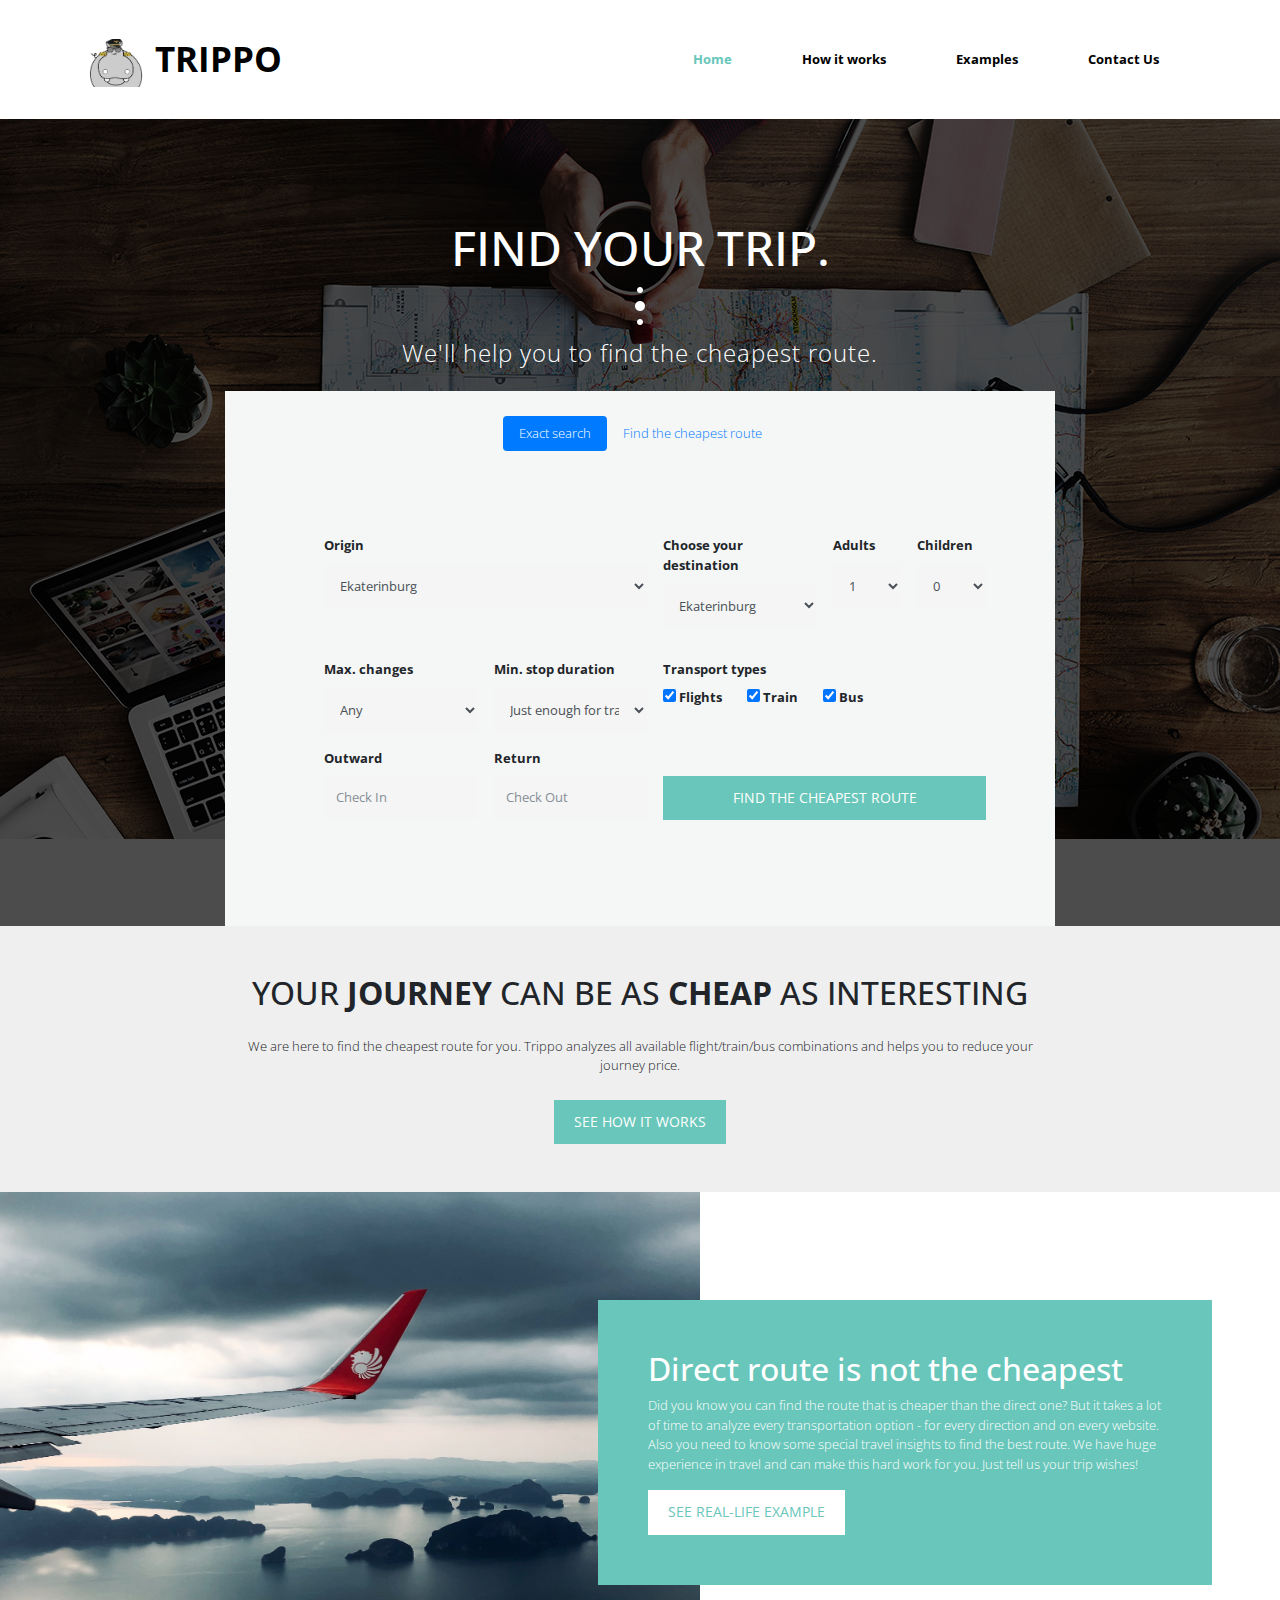
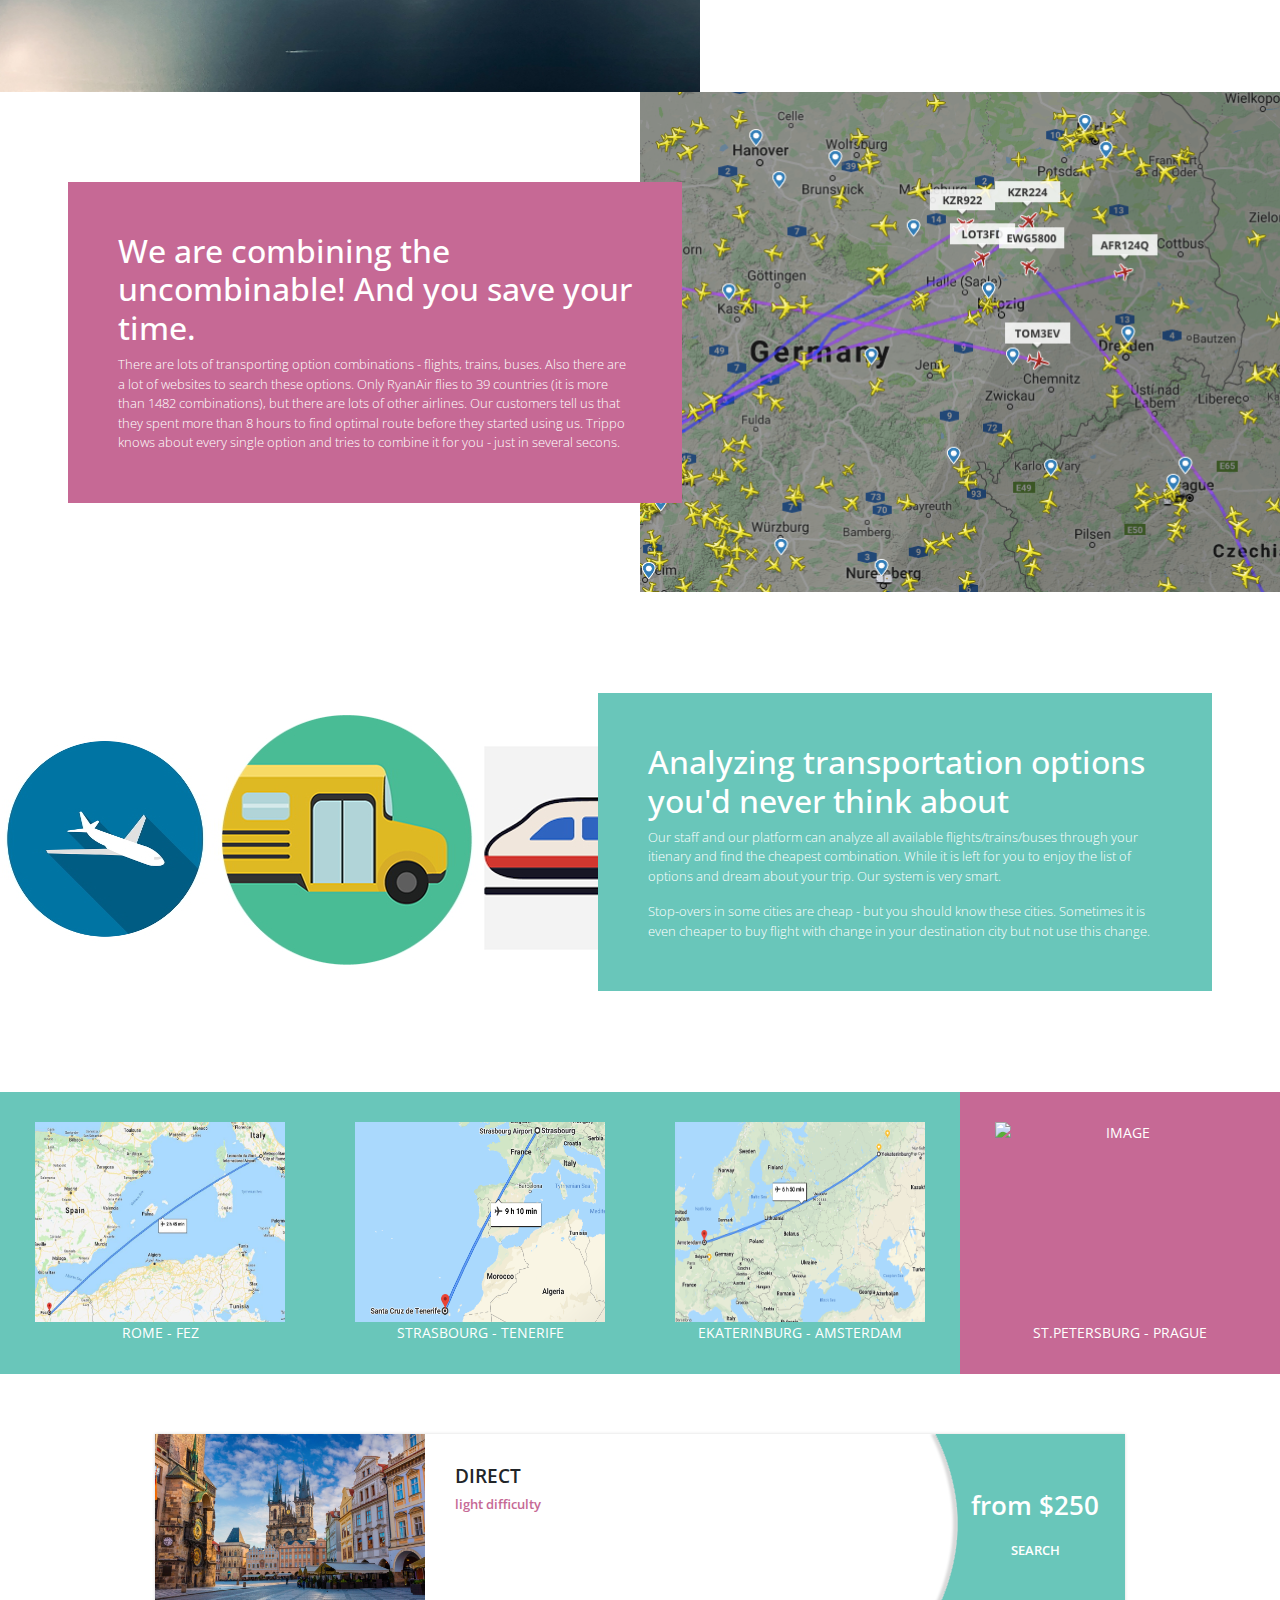
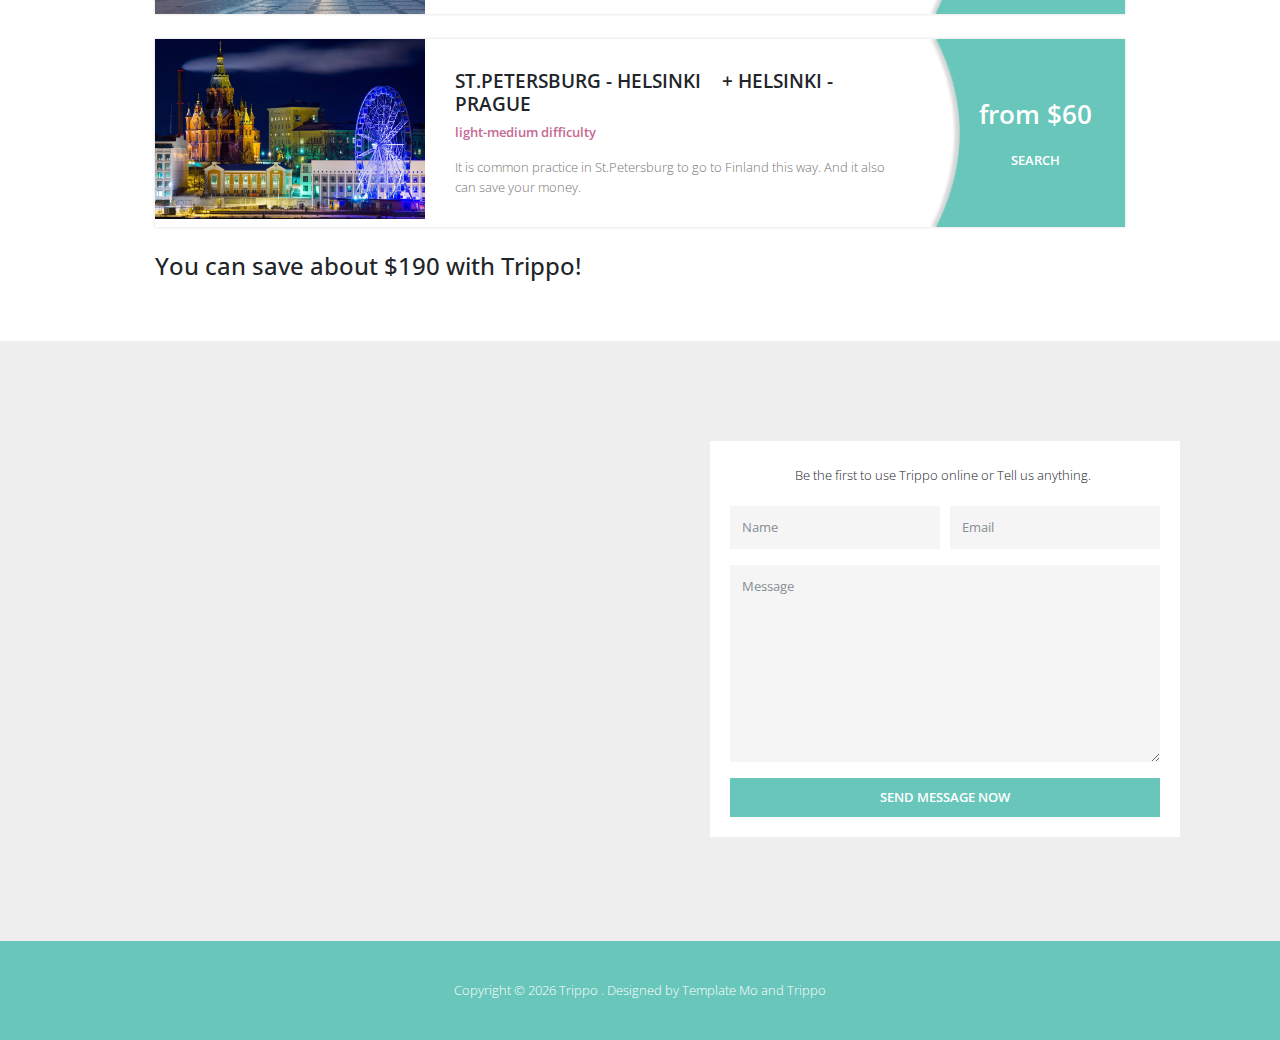
==== commit b55772ff: "all" ====
--- a/index.html
+++ b/index.html
@@ -5,7 +5,7 @@
     <meta http-equiv="X-UA-Compatible" content="IE=edge">
     <meta name="viewport" content="width=device-width, initial-scale=1">
 
-    <title>Journey HTML CSS Template</title>
+    <title>Trippo - About</title>
 <!-- 
 Journey Template 
 http://www.templatemo.com/tm-511-journey
@@ -18,6 +18,7 @@
     <link rel="stylesheet" type="text/css" href="slick/slick.css"/>
     <link rel="stylesheet" type="text/css" href="slick/slick-theme.css"/>
     <link rel="stylesheet" href="css/templatemo-style.css">                                   <!-- Templatemo style -->
+    <link rel="stylesheet" href="https://use.fontawesome.com/releases/v5.8.1/css/all.css" integrity="sha384-50oBUHEmvpQ+1lW4y57PTFmhCaXp0ML5d60M1M7uH2+nqUivzIebhndOJK28anvf" crossorigin="anonymous">
 
     <!-- HTML5 shim and Respond.js for IE8 support of HTML5 elements and media queries -->
     <!-- WARNING: Respond.js doesn't work if you view the page via file:// -->
@@ -50,7 +51,7 @@
                                     <a class="nav-link active" href="#top">Home <span class="sr-only">(current)</span></a>
                                 </li>
                                 <li class="nav-item">
-                                    <a class="nav-link" href="#tm-section-2">About</a>
+                                    <a class="nav-link" href="#tm-section-2">How it works</a>
                                 </li>
                                 <li class="nav-item">
                                     <a class="nav-link" href="#tm-section-3">Examples</a>
@@ -196,6 +197,58 @@
                                                 </div>
                                             </div>
                                         </div> <!-- form-row -->
+                                        
+                                        <div class="form-row tm-search-form-row">
+                                            <div class="form-group tm-form-group tm-form-group-pad tm-form-group-3">
+                                                <label for="inputMaxChanges">Max. changes</label>                                            
+                                                <select name="maxChanges" class="form-control tm-select" id="inputMaxChanges">
+                                                	<option value="0" selected>Any</option>
+                                                    <option value="1">1</option>
+                                                    <option value="2">2</option>
+                                                    <option value="3">3</option>
+                                                    <option value="4">4</option>
+                                                    <option value="5">5</option>
+                                                    <option value="6">6</option>
+                                                    <option value="7">7</option>
+                                                    <option value="8">8</option>
+                                                    <option value="9">9</option>
+                                                </select>                                        
+                                            </div>
+                                            <div class="form-group tm-form-group tm-form-group-pad tm-form-group-3">
+                                                <label for="inputMinStop">Min. stop duration</label>                                            
+                                                <select name="minStop" class="form-control tm-select" id="inputMinStop">
+                                                	<option value="0" selected>Just enough for transfer (minumim)</option>
+                                                    <option value="2">Enough for break in the airport</option>
+                                                    <option value="3">Enough to have a walk in the city</option>
+                                                    <option value="4">Enough for excursion</option>
+                                                    <option value="5">Night stop-over</option>
+                                                    <option value="6">2 days and more</option>
+                                                </select>                                        
+                                            </div>
+                                            <div class="form-group tm-form-group tm-form-group-pad tm-form-group-1">
+                                                <label>Transport types</label>
+                                                <br />
+                                                <div class="form-check form-check-inline">
+                                                  <input type="checkbox" checked id="typesFlight">
+                                                  <label for="typesFlight">
+                                                    Flights
+                                                  </label>
+                                                </div>
+                                                <div class="form-check form-check-inline" style="margin-left: 10px;">
+                                                  <input type="checkbox" checked value="" id="typesTrains">
+                                                  <label for="typesTrains">
+                                                    Train
+                                                  </label>
+                                                </div>
+                                                <div class="form-check form-check-inline" style="margin-left: 10px;">
+                                                  <input type="checkbox" checked value="" id="typesBus">
+                                                  <label for="typesBus">
+                                                    Bus
+                                                  </label>
+                                                </div>
+                                            </div>
+                                        </div>
+                                        
                                         <div class="form-row tm-search-form-row">
 
                                             <div class="form-group tm-form-group tm-form-group-pad tm-form-group-3">
@@ -296,6 +349,58 @@
                                                 </div>
                                             </div>
                                         </div> <!-- form-row -->
+                                        
+                                        <div class="form-row tm-search-form-row">
+                                            <div class="form-group tm-form-group tm-form-group-pad tm-form-group-3">
+                                                <label for="inputMaxChanges">Max. changes</label>                                            
+                                                <select name="maxChanges" class="form-control tm-select" id="inputMaxChanges">
+                                                	<option value="0" selected>Any</option>
+                                                    <option value="1">1</option>
+                                                    <option value="2">2</option>
+                                                    <option value="3">3</option>
+                                                    <option value="4">4</option>
+                                                    <option value="5">5</option>
+                                                    <option value="6">6</option>
+                                                    <option value="7">7</option>
+                                                    <option value="8">8</option>
+                                                    <option value="9">9</option>
+                                                </select>                                        
+                                            </div>
+                                            <div class="form-group tm-form-group tm-form-group-pad tm-form-group-3">
+                                                <label for="inputMinStop">Min. stop duration</label>                                            
+                                                <select name="minStop" class="form-control tm-select" id="inputMinStop">
+                                                	<option value="0" selected>Just enough for transfer (minumim)</option>
+                                                    <option value="2">Enough for break in the airport</option>
+                                                    <option value="3">Enough to have a walk in the city</option>
+                                                    <option value="4">Enough for excursion</option>
+                                                    <option value="5">Night stop-over</option>
+                                                    <option value="6">2 days and more</option>
+                                                </select>                                        
+                                            </div>
+                                            <div class="form-group tm-form-group tm-form-group-pad tm-form-group-1">
+                                                <label>Transport types</label>
+                                                <br />
+                                                <div class="form-check form-check-inline">
+                                                  <input type="checkbox" checked id="typesFlight">
+                                                  <label for="typesFlight">
+                                                    Flights
+                                                  </label>
+                                                </div>
+                                                <div class="form-check form-check-inline" style="margin-left: 10px;">
+                                                  <input type="checkbox" checked value="" id="typesTrains">
+                                                  <label for="typesTrains">
+                                                    Train
+                                                  </label>
+                                                </div>
+                                                <div class="form-check form-check-inline" style="margin-left: 10px;">
+                                                  <input type="checkbox" checked value="" id="typesBus">
+                                                  <label for="typesBus">
+                                                    Bus
+                                                  </label>
+                                                </div>
+                                            </div>
+                                        </div>
+                                        
                                         <div class="form-row tm-search-form-row">
 
                                             <div class="form-group tm-form-group tm-form-group-pad tm-form-group-3">
@@ -327,9 +432,9 @@
                 <div class="container">
                     <div class="row">
                         <div class="col-xs-12 mx-auto tm-about-text-wrap text-center">                        
-                            <h2 class="text-uppercase mb-4">Your <strong>Journey</strong> can be as interesting as <strong>cheap</strong></h2>
-                            <p class="mb-4">We are here to find the cheapest route for you.</p>
-                            <a href="#" class="text-uppercase btn-primary tm-btn">Continue explore</a>                              
+                            <h2 class="text-uppercase mb-4">Your <strong>Journey</strong> can be as <strong>cheap</strong> as interesting</h2>
+                            <p class="mb-4">We are here to find the cheapest route for you. Trippo analyzes all available flight/train/bus combinations and helps you to reduce your journey price.</p>
+                            <a href="#tm-section-2" class="text-uppercase btn-primary tm-btn">See how it works</a>                              
                         </div>
                     </div>
                 </div>            
@@ -342,8 +447,8 @@
                     </div>
                     <div class="tm-slideshow-description tm-bg-primary">
                         <h2 class="">Direct route is not the cheapest</h2>
-                        <p>Did you know you can find the route that is cheaper than the direct one? But it takes a lot of time to analyze every transportation option. Also you need to know some special travel insights to find the best route. We have huge experience in travel and can make this hard work for you. Just tell us your trip wishes!</p>
-                        <a href="#" class="text-uppercase tm-btn tm-btn-white tm-btn-white-primary">Continue Reading</a>
+                        <p>Did you know you can find the route that is cheaper than the direct one? But it takes a lot of time to analyze every transportation option - for every direction and on every website. Also you need to know some special travel insights to find the best route. We have huge experience in travel and can make this hard work for you. Just tell us your trip wishes!</p>
+                        <a href="example.html" class="text-uppercase tm-btn tm-btn-white tm-btn-white-primary">See real-life example</a>
                     </div>
                 </section>
                 <section class="clearfix tm-slideshow-section tm-slideshow-section-reverse">
@@ -353,9 +458,8 @@
                     </div> 
 
                     <div class="tm-slideshow-description tm-slideshow-description-left tm-bg-highlight">
-                        <h2 class="">We are combining the uncombinable!</h2>
-                        <p>We know that sometimes it's cheaper to take a stop in some city rather than take a direct flight. But it's hard to find that city - there are so many options!</p>
-                        <a href="#" class="text-uppercase tm-btn tm-btn-white tm-btn-white-highlight">Continue Reading</a>
+                        <h2 class="">We are combining the uncombinable! And you save your time.</h2>
+                        <p>There are lots of transporting option combinations - flights, trains, buses. Also there are a lot of websites to search these options. Only RyanAir flies to 39 countries (it is more than 1482 combinations), but there are lots of other airlines. Our customers tell us that they spent more than 8 hours to find optimal route before they started using us. Trippo knows about every single option and tries to combine it for you - just in several secons.</p>
                     </div>                        
 
                 </section>
@@ -366,7 +470,7 @@
                     <div class="tm-slideshow-description tm-bg-primary">
                         <h2 class="">Analyzing transportation options you'd never think about</h2>
                         <p>Our staff and our platform can analyze all available flights/trains/buses through your itienary and find the cheapest combination. While it is left for you to enjoy the list of options and dream about your trip. Our system is very smart.</p>
-                        <a href="#" class="text-uppercase tm-btn tm-btn-white tm-btn-white-primary">Continue Reading</a>
+                        <p>Stop-overs in some cities are cheap - but you should know these cities. Sometimes it is even cheaper to buy flight with change in your destination city but not use this change.</p>
                     </div>
                 </section>
             </div>        
@@ -380,13 +484,13 @@
                     </li>
                     <li class="tm-tab-link-li">
                         <a href="#2a" data-toggle="tab" class="tm-tab-link">
-                            <img src="img/map2.jpg" alt="Image" class="img-fluid map-img">
-                            Rome - Malta
+                            <img src="img/map2.png" alt="Image" class="img-fluid map-img">
+                            Strasbourg - Tenerife
                         </a>
                     </li>
                     <li class="tm-tab-link-li">
                         <a href="#3a" data-toggle="tab" class="tm-tab-link">
-                            <img src="img/map3.jpg" alt="Image" class="img-fluid map-img">
+                            <img src="img/map3.png" alt="Image" class="img-fluid map-img">
                             Ekaterinburg - Amsterdam
                         </a>
                     </li>
@@ -403,47 +507,47 @@
                     <div class="tab-pane fade" id="1a">
                         <div class="tm-recommended-place-wrap">
                             <div class="tm-recommended-place">
-                                <img src="img/tm-img-06.jpg" alt="Image" class="img-fluid tm-recommended-img">
-                                <div class="tm-recommended-description-box">
-                                    <h3 class="tm-recommended-title">Direct flight</h3>
-                                    <p class="tm-text-highlight">light</p>
-                                    <p class="tm-text-gray">3h</p>   
-                                </div>
-                                <a href="#" class="tm-recommended-price-box">
-                                    <p class="tm-recommended-price">$110</p>
-                                    <p class="tm-recommended-price-link">Buy</p>
+                                <img src="img/e-1-1.jpg" alt="Image" class="img-fluid tm-recommended-img">
+                                <div class="tm-recommended-description-box">
+                                    <h3 class="tm-recommended-title">Direct <i class="fas fa-plane"></i></h3>
+                                    <p class="tm-text-highlight">light difficulty</p>
+                                    <p class="tm-text-gray">This is the fastest and so that expensive way to reach your destination.</p>   
+                                </div>
+                                <a href="#" class="tm-recommended-price-box">
+                                    <p class="tm-recommended-price">from $110</p>
+                                    <p class="tm-recommended-price-link">Search</p>
                                 </a>                        
                             </div>
 
                             <div class="tm-recommended-place">
-                                <img src="img/tm-img-07.jpg" alt="Image" class="img-fluid tm-recommended-img">
-                                <div class="tm-recommended-description-box">
-                                    <h3 class="tm-recommended-title">Rome - Pisa (train) + Pisa - Fez</h3>
-                                    <p class="tm-text-highlight">medium</p>
-                                    <p class="tm-text-gray">?h</p>   
+                                <img src="img/e-1-2.jpg" alt="Image" class="img-fluid tm-recommended-img">
+                                <div class="tm-recommended-description-box">
+                                    <h3 class="tm-recommended-title">Rome - Pisa <i class="fas fa-train"></i> + Pisa - Fez <i class="fas fa-plane"></i></h3>
+                                    <p class="tm-text-highlight">medium difficulty</p>
+                                    <p class="tm-text-gray">This option is much cheaper but you have to use train. You may also see Leaning Tower during your stop.</p>   
                                 </div>
                                 <div id="preload-hover-img"></div>
                                 <a href="#" class="tm-recommended-price-box">
-                                    <p class="tm-recommended-price">$30</p>
-                                    <p class="tm-recommended-price-link">Buy</p>
+                                    <p class="tm-recommended-price">from $30</p>
+                                    <p class="tm-recommended-price-link">Search</p>
                                 </a>
                             </div>
 
                             <div class="tm-recommended-place">
-                                <img src="img/tm-img-05.jpg" alt="Image" class="img-fluid tm-recommended-img">
-                                <div class="tm-recommended-description-box">
-                                    <h3 class="tm-recommended-title">Rome - Pisa + Pisa - Fez</h3>
-                                    <p class="tm-text-highlight">light-medium</p>
-                                    <p class="tm-text-gray">?h</p>   
-                                </div>
-                                <a href="#" class="tm-recommended-price-box">
-                                    <p class="tm-recommended-price">$75</p>
-                                    <p class="tm-recommended-price-link">Buy</p>
+                                <img src="img/e-1-2.jpg" alt="Image" class="img-fluid tm-recommended-img">
+                                <div class="tm-recommended-description-box">
+                                    <h3 class="tm-recommended-title">Rome - Pisa <i class="fas fa-plane"></i> + Pisa - Fez <i class="fas fa-plane"></i></h3>
+                                    <p class="tm-text-highlight">light-medium difficulty</p>
+                                    <p class="tm-text-gray">This option is not much less comfortable than the direct flight. But it is really cheaper!</p>   
+                                </div>
+                                <a href="#" class="tm-recommended-price-box">
+                                    <p class="tm-recommended-price">from $75</p>
+                                    <p class="tm-recommended-price-link">Search</p>
                                 </a>
                             </div>
                         </div>                        
 
-                        <a href="#" class="text-uppercase btn-primary tm-btn mx-auto tm-d-table">Show More Places</a>
+                        <h4>You can save about $80 with Trippo!</h4> 
                     </div> <!-- tab-pane -->
                     
                     <!-- Tab 2 -->
@@ -451,59 +555,47 @@
 
                         <div class="tm-recommended-place-wrap">
                             <div class="tm-recommended-place">
-                                <img src="img/tm-img-05.jpg" alt="Image" class="img-fluid tm-recommended-img">
-                                <div class="tm-recommended-description-box">
-                                    <h3 class="tm-recommended-title">Direct flight</h3>
-                                    <p class="tm-text-highlight">light</p>
-                                    <p class="tm-text-gray">?h</p>   
-                                </div>
-                                <a href="#" class="tm-recommended-price-box">
-                                    <p class="tm-recommended-price">$50</p>
-                                    <p class="tm-recommended-price-link">Buy</p>
+                                <img src="img/e-2-1.jpg" alt="Image" class="img-fluid tm-recommended-img">
+                                <div class="tm-recommended-description-box">
+                                    <h3 class="tm-recommended-title">Direct <i class="fas fa-plane"></i></h3>
+                                    <p class="tm-text-highlight">light difficulty</p>
+                                    <p class="tm-text-gray">Direct flight is expensive as always.</p>   
+                                </div>
+                                <a href="#" class="tm-recommended-price-box">
+                                    <p class="tm-recommended-price">from $290</p>
+                                    <p class="tm-recommended-price-link">Search</p>
                                 </a>                        
                             </div>
 
                             <div class="tm-recommended-place">
-                                <img src="img/tm-img-04.jpg" alt="Image" class="img-fluid tm-recommended-img">
-                                <div class="tm-recommended-description-box">
-                                    <h3 class="tm-recommended-title">Rome - Naples (train) + </h3>
-                                    <p class="tm-text-highlight">South Second</p>
-                                    <p class="tm-text-gray">Sed egestas, odio nec bibendum mattis, quam odio hendrerit risus, eu varius eros lacus sit amet lectus. Donec blandit luctus dictum...</p>   
-                                </div>
-                                <a href="#" class="tm-recommended-price-box">
-                                    <p class="tm-recommended-price">$230</p>
-                                    <p class="tm-recommended-price-link">Continue Reading</p>
+                                <img src="img/e-2-2.jpg" alt="Image" class="img-fluid tm-recommended-img">
+                                <div class="tm-recommended-description-box">
+                                    <h3 class="tm-recommended-title">Strasbourg - Baden-Baden <i class="fas fa-bus"></i> + Baden-Baden - Seville <i class="fas fa-plane"></i> + Seville - Tenerife <i class="fas fa-plane"></i></h3>
+                                    <p class="tm-text-highlight">medium difficulty</p>
+                                    <p class="tm-text-gray">This option might be difficult but the economy is really huge.</p>   
+                                </div>
+                                <a href="#" class="tm-recommended-price-box">
+                                    <p class="tm-recommended-price">from $50</p>
+                                    <p class="tm-recommended-price-link">Search</p>
                                 </a>
                             </div>
-
-                            <div class="tm-recommended-place">
-                                <img src="img/tm-img-07.jpg" alt="Image" class="img-fluid tm-recommended-img">
-                                <div class="tm-recommended-description-box">
-                                    <h3 class="tm-recommended-title">Suspendisse nec dapibus</h3>
-                                    <p class="tm-text-highlight">South Third</p>
-                                    <p class="tm-text-gray">Sed egestas, odio nec bibendum mattis, quam odio hendrerit risus, eu varius eros lacus sit amet lectus. Donec blandit luctus dictum...</p>   
-                                </div>
-                                <a href="#" class="tm-recommended-price-box">
-                                    <p class="tm-recommended-price">$240</p>
-                                    <p class="tm-recommended-price-link">Continue Reading</p>
+                            
+                            <div class="tm-recommended-place">
+                                <img src="img/e-2-3.jpg" alt="Image" class="img-fluid tm-recommended-img">
+                                <div class="tm-recommended-description-box">
+                                    <h3 class="tm-recommended-title">Strasbourg - Paris <i class="fas fa-plane"></i> + Paris - Tenerife <i class="fas fa-plane"></i></h3>
+                                    <p class="tm-text-highlight">light-medium difficulty</p>
+                                    <p class="tm-text-gray">It would be a bit less expensive than direct flight and also comfortable because what we mean by "direct" could be not direct literally - it is just a single-ticket flight and you might also have a change.</p>   
+                                </div>
+                                <a href="#" class="tm-recommended-price-box">
+                                    <p class="tm-recommended-price">from 150</p>
+                                    <p class="tm-recommended-price-link">Search</p>
                                 </a>
                             </div>
-
-                            <div class="tm-recommended-place">
-                                <img src="img/tm-img-06.jpg" alt="Image" class="img-fluid tm-recommended-img">
-                                <div class="tm-recommended-description-box">
-                                    <h3 class="tm-recommended-title">Aliquam viverra mi at nisl</h3>
-                                    <p class="tm-text-highlight">South Fourth</p>
-                                    <p class="tm-text-gray">Sed egestas, odio nec bibendum mattis, quam odio hendrerit risus, eu varius eros lacus sit amet lectus. Donec blandit luctus dictum...</p>   
-                                </div>
-                                <a href="#" class="tm-recommended-price-box">
-                                    <p class="tm-recommended-price">$250</p>
-                                    <p class="tm-recommended-price-link">Continue Reading</p>
-                                </a>
-                            </div>    
-                        </div>                        
-
-                        <a href="#" class="text-uppercase btn-primary tm-btn mx-auto tm-d-table">Show More Places</a>
+                        </div>
+                        
+                        <h4>You can save about $240 with Trippo!</h4>                        
+
                     </div> <!-- tab-pane -->          
                     
                     <!-- Tab 3 -->     
@@ -511,46 +603,46 @@
 
                         <div class="tm-recommended-place-wrap">
                             <div class="tm-recommended-place">
-                                <img src="img/tm-img-04.jpg" alt="Image" class="img-fluid tm-recommended-img">
-                                <div class="tm-recommended-description-box">
-                                    <h3 class="tm-recommended-title">Direct flight</h3>
-                                    <p class="tm-text-highlight">light</p>
-                                    <p class="tm-text-gray">4h</p>   
-                                </div>
-                                <a href="#" class="tm-recommended-price-box">
-                                    <p class="tm-recommended-price">$250</p>
-                                    <p class="tm-recommended-price-link">Buy</p>
+                                <img src="img/e-3-1.jpg" alt="Image" class="img-fluid tm-recommended-img">
+                                <div class="tm-recommended-description-box">
+                                    <h3 class="tm-recommended-title">Direct <i class="fas fa-plane"></i></h3>
+                                    <p class="tm-text-highlight">light difficulty</p>
+                                    <p class="tm-text-gray">In Russia flights from cities other than Moscow or St.Petersburg are usually expensive. As this flight is.</p>   
+                                </div>
+                                <a href="#" class="tm-recommended-price-box">
+                                    <p class="tm-recommended-price">from $250</p>
+                                    <p class="tm-recommended-price-link">Search</p>
                                 </a>                        
                             </div>
 
                             <div class="tm-recommended-place">
-                                <img src="img/tm-img-05.jpg" alt="Image" class="img-fluid tm-recommended-img">
-                                <div class="tm-recommended-description-box">
-                                    <h3 class="tm-recommended-title">Ekaterinburg - Moscow + Moscow - Amsterdam</h3>
-                                    <p class="tm-text-highlight">light</p>
-                                    <p class="tm-text-gray">?h</p>   
-                                </div>
-                                <a href="#" class="tm-recommended-price-box">
-                                    <p class="tm-recommended-price">$170</p>
-                                    <p class="tm-recommended-price-link">Buy</p>
+                                <img src="img/e-3-2.jpg" alt="Image" class="img-fluid tm-recommended-img">
+                                <div class="tm-recommended-description-box">
+                                    <h3 class="tm-recommended-title">Ekaterinburg - Moscow <i class="fas fa-plane"></i> + Moscow - Amsterdam <i class="fas fa-plane"></i></h3>
+                                    <p class="tm-text-highlight">light difficulty</p>
+                                    <p class="tm-text-gray">But simply combining different airlines can reduce ticket price. Trippo helps with it.</p>   
+                                </div>
+                                <a href="#" class="tm-recommended-price-box">
+                                    <p class="tm-recommended-price">from $170</p>
+                                    <p class="tm-recommended-price-link">Search</p>
                                 </a>
                             </div>
 
                             <div class="tm-recommended-place">
-                                <img src="img/tm-img-06.jpg" alt="Image" class="img-fluid tm-recommended-img">
-                                <div class="tm-recommended-description-box">
-                                    <h3 class="tm-recommended-title">Ekaterinburg - Moscow + Moscow - Cologne + Cologne - Amsterdam (train)</h3>
-                                    <p class="tm-text-highlight">light-medium</p>
-                                    <p class="tm-text-gray">?h</p>   
-                                </div>
-                                <a href="#" class="tm-recommended-price-box">
-                                    <p class="tm-recommended-price">$100</p>
-                                    <p class="tm-recommended-price-link">Buy</p>
+                                <img src="img/e-3-3.jpg" alt="Image" class="img-fluid tm-recommended-img">
+                                <div class="tm-recommended-description-box">
+                                    <h3 class="tm-recommended-title">Ekaterinburg - Moscow <i class="fas fa-plane"></i> + Moscow - Cologne <i class="fas fa-plane"></i> + Cologne - Amsterdam <i class="fas fa-plane"></i></h3>
+                                    <p class="tm-text-highlight">light-medium difficulty</p>
+                                    <p class="tm-text-gray">This option saves you money and gives you opportunity to see Cologne.</p>   
+                                </div>
+                                <a href="#" class="tm-recommended-price-box">
+                                    <p class="tm-recommended-price">from $100</p>
+                                    <p class="tm-recommended-price-link">Search</p>
                                 </a>
                             </div>  
                         </div>                        
 
-                        <a href="#" class="text-uppercase btn-primary tm-btn mx-auto tm-d-table">Show More Places</a>
+                        <h4>You can save about $150 with Trippo!</h4> 
                     </div> <!-- tab-pane -->
                     
                     <!-- Tab 4 -->
@@ -558,34 +650,34 @@
                     <!-- Current Active Tab WITH "show active" classes in DIV tag -->
                         <div class="tm-recommended-place-wrap">
                             <div class="tm-recommended-place">
-                                <img src="img/tm-img-06.jpg" alt="Image" class="img-fluid tm-recommended-img">
-                                <div class="tm-recommended-description-box">
-                                    <h3 class="tm-recommended-title">Direct flight</h3>
-                                    <p class="tm-text-highlight">light</p>
-                                    <p class="tm-text-gray">?h</p>   
-                                </div>
-                                <a href="#" class="tm-recommended-price-box">
-                                    <p class="tm-recommended-price">$250</p>
-                                    <p class="tm-recommended-price-link">Buy</p>
+                                <img src="img/e-4-1.jpg" alt="Image" class="img-fluid tm-recommended-img">
+                                <div class="tm-recommended-description-box">
+                                    <h3 class="tm-recommended-title">Direct <i class="fas fa-plane"></i></h3>
+                                    <p class="tm-text-highlight">light difficulty</p>
+                                    <p class="tm-text-gray"></p>   
+                                </div>
+                                <a href="#" class="tm-recommended-price-box">
+                                    <p class="tm-recommended-price">from $250</p>
+                                    <p class="tm-recommended-price-link">Search</p>
                                 </a>                        
                             </div>
 
                             <div class="tm-recommended-place">
-                                <img src="img/tm-img-07.jpg" alt="Image" class="img-fluid tm-recommended-img">
-                                <div class="tm-recommended-description-box">
-                                    <h3 class="tm-recommended-title">St.Petersburg - Helsinki (bus) + Helsinki - Prague</h3>
-                                    <p class="tm-text-highlight">light-medium/p>
-                                    <p class="tm-text-gray">?h</p>   
+                                <img src="img/e-4-2.jpg" alt="Image" class="img-fluid tm-recommended-img">
+                                <div class="tm-recommended-description-box">
+                                    <h3 class="tm-recommended-title">St.Petersburg - Helsinki <i class="fas fa-bus"></i> + Helsinki - Prague <i class="fas fa-plane"></i></h3>
+                                    <p class="tm-text-highlight">light-medium difficulty</p>
+                                    <p class="tm-text-gray">It is common practice in St.Petersburg to go to Finland this way. And it also can save your money.</p>   
                                 </div>
                                 <div id="preload-hover-img"></div>
                                 <a href="#" class="tm-recommended-price-box">
-                                    <p class="tm-recommended-price">$60</p>
-                                    <p class="tm-recommended-price-link">Buy</p>
+                                    <p class="tm-recommended-price">from $60</p>
+                                    <p class="tm-recommended-price-link">Search</p>
                                 </a>
                             </div>
                         </div>                        
 
-                        <a href="#" class="text-uppercase btn-primary tm-btn mx-auto tm-d-table">Show More Places</a>
+                        <h4>You can save about $190 with Trippo!</h4> 
                     </div> <!-- tab-pane -->
                     
                 </div>
@@ -594,7 +686,7 @@
             <div class="tm-container-outer tm-position-relative" id="tm-section-4">
                 <div id="google-map"></div>
                 <form action="index.html" method="post" class="tm-contact-form">
-                    <div class="row justify-content-center" style="padding: 5px;">Tell us anything.</div>
+                    <div class="row justify-content-center" style="padding: 5px 5px 20px 0px;">Be the first to use Trippo online or Tell us anything.</div>
                     <div class="form-group tm-name-container">
                         <input type="text" id="contact_name" name="contact_name" class="form-control" placeholder="Name"  required/>
                     </div>
@@ -602,9 +694,6 @@
                         <input type="email" id="contact_email" name="contact_email" class="form-control" placeholder="Email"  required/>
                     </div>
                     <div class="form-group">
-                        <input type="text" id="contact_subject" name="contact_subject" class="form-control" placeholder="Subject"  required/>
-                    </div>
-                    <div class="form-group">
                         <textarea id="contact_message" name="contact_message" class="form-control" rows="9" placeholder="Message" required></textarea>
                     </div>
                     <button type="submit" class="btn btn-primary tm-btn-primary tm-btn-send text-uppercase">Send Message Now</button>
@@ -614,7 +703,7 @@
             <footer class="tm-container-outer">
                 <p class="mb-0">Copyright © <span class="tm-current-year">2019</span> Trippo
                     
-                . Designed by <a rel="nofollow" href="http://www.google.com/+templatemo" target="_parent">Template Mo</a></p>
+                . Designed by <a rel="nofollow" href="http://www.google.com/+templatemo" target="_parent">Template Mo</a> and Trippo</p>
             </footer>
         </div>
         
--- a/css/templatemo-style.css
+++ b/css/templatemo-style.css
@@ -242,6 +242,8 @@
 }
 
 .tm-slideshow { width: 50%; }
+
+.tm-slideshow img { width: 700px; height: 500px; }
 
 .tm-slideshow-description {
     padding: 50px;
@@ -383,7 +385,7 @@
     text-transform: uppercase;    
 }
 
-.tm-recommended-img { width: 270px; }
+.tm-recommended-img { width: 270px; height: 180px; }
 
 .tm-recommended-description-box {
     padding: 30px;
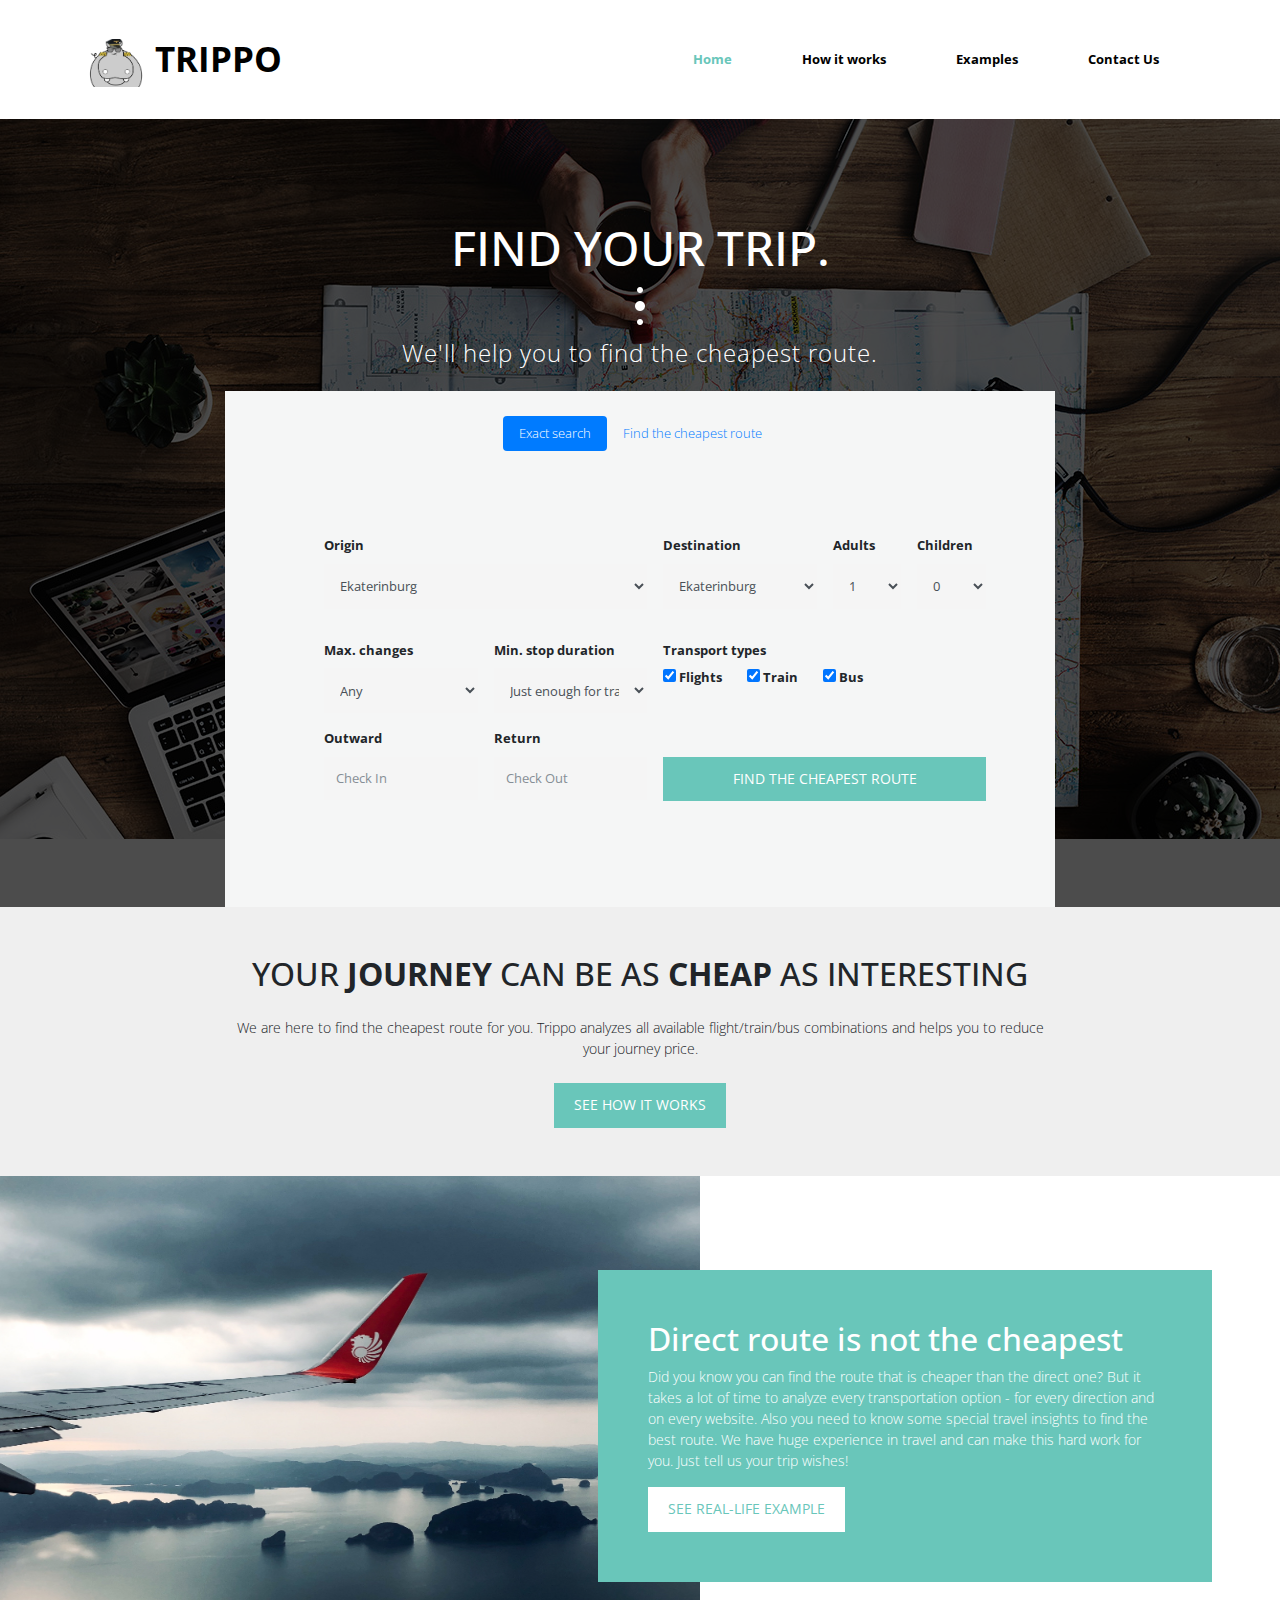
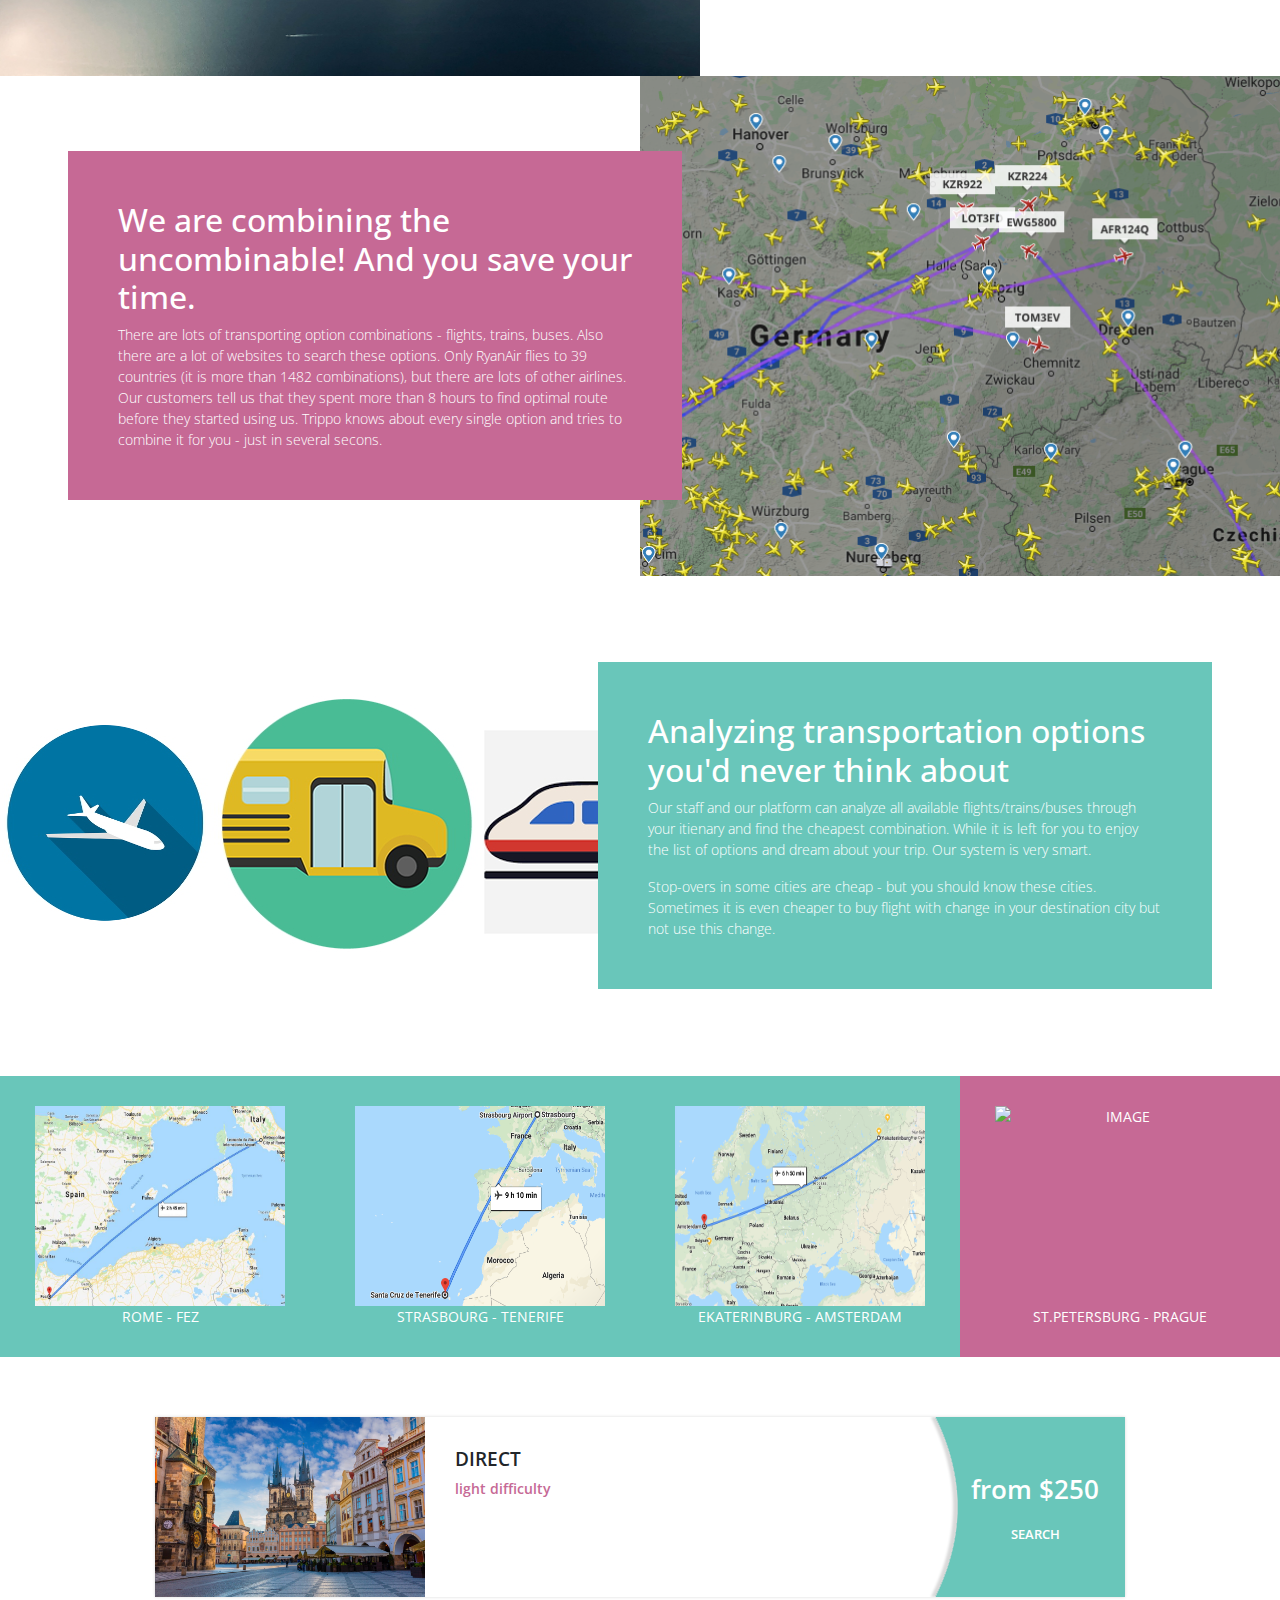
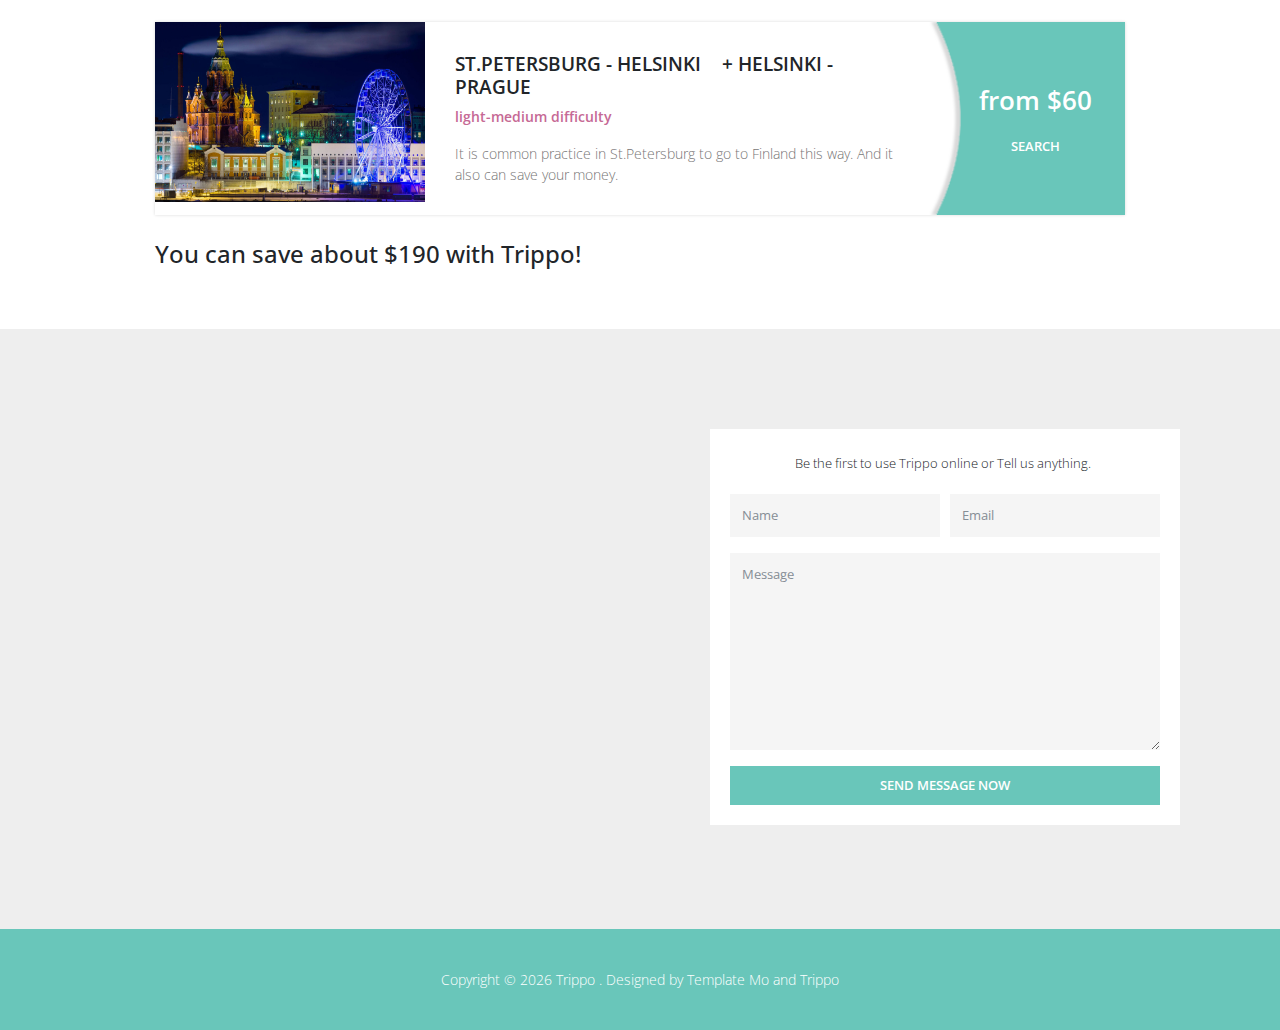
==== commit edb1b3ed: "all" ====
--- a/index.html
+++ b/index.html
@@ -19,6 +19,11 @@
     <link rel="stylesheet" type="text/css" href="slick/slick-theme.css"/>
     <link rel="stylesheet" href="css/templatemo-style.css">                                   <!-- Templatemo style -->
     <link rel="stylesheet" href="https://use.fontawesome.com/releases/v5.8.1/css/all.css" integrity="sha384-50oBUHEmvpQ+1lW4y57PTFmhCaXp0ML5d60M1M7uH2+nqUivzIebhndOJK28anvf" crossorigin="anonymous">
+	<style type="text/css">
+			p {
+				font-size: 14px;
+			}
+	</style>
 
     <!-- HTML5 shim and Respond.js for IE8 support of HTML5 elements and media queries -->
     <!-- WARNING: Respond.js doesn't work if you view the page via file:// -->
@@ -28,6 +33,8 @@
           <![endif]-->
                 
                 <link href="https://cdnjs.cloudflare.com/ajax/libs/select2/4.0.6/css/select2.min.css" rel="stylesheet" />
+				
+		
                 
       </head>
 
@@ -38,7 +45,7 @@
                 <div class="container">
                     <div class="row">
                         <nav class="navbar navbar-expand-lg narbar-light">
-                            <a class="navbar-brand mr-auto" href="#">
+                            <a class="navbar-brand mr-auto" data-toggle="modal" data-target="#showInfo" href="#">
                                 <img src="img/logo.png" alt="Site logo">
                                 Trippo
                             </a>
@@ -131,7 +138,7 @@
         									</div>
                                             <div class="form-group tm-form-group tm-form-group-1">                                    
                                                 <div class="form-group tm-form-group tm-form-group-pad tm-form-group-2">
-                                                    <label for="inputRoom">Choose your destination</label>
+                                                    <label for="inputRoom">Destination</label>
                                                     <select name="room" class="form-control tm-select" id="inputRoom">
                                                         <optgroup label="Russia">
                 											<option value="rus.1" selected>Ekaterinburg</option>
@@ -306,7 +313,7 @@
         									</div>
                                             <div class="form-group tm-form-group tm-form-group-1">                                    
                                                 <div class="form-group tm-form-group tm-form-group-pad tm-form-group-2">
-                                                    <label for="inputRoom">Choose your destination</label>
+                                                    <label for="inputRoom">Destination</label>
                                                     <select name="room" class="form-control tm-select" id="inputRoom">
                                                         <option value="1" selected>All Europe</option>
                                                         <option value="2">Germany</option>
@@ -513,7 +520,7 @@
                                     <p class="tm-text-highlight">light difficulty</p>
                                     <p class="tm-text-gray">This is the fastest and so that expensive way to reach your destination.</p>   
                                 </div>
-                                <a href="#" class="tm-recommended-price-box">
+                                <a data-toggle="modal" data-target="#showInfo" href="#" class="tm-recommended-price-box">
                                     <p class="tm-recommended-price">from $110</p>
                                     <p class="tm-recommended-price-link">Search</p>
                                 </a>                        
@@ -527,7 +534,7 @@
                                     <p class="tm-text-gray">This option is much cheaper but you have to use train. You may also see Leaning Tower during your stop.</p>   
                                 </div>
                                 <div id="preload-hover-img"></div>
-                                <a href="#" class="tm-recommended-price-box">
+                                <a data-toggle="modal" data-target="#showInfo" href="#" class="tm-recommended-price-box">
                                     <p class="tm-recommended-price">from $30</p>
                                     <p class="tm-recommended-price-link">Search</p>
                                 </a>
@@ -540,7 +547,7 @@
                                     <p class="tm-text-highlight">light-medium difficulty</p>
                                     <p class="tm-text-gray">This option is not much less comfortable than the direct flight. But it is really cheaper!</p>   
                                 </div>
-                                <a href="#" class="tm-recommended-price-box">
+                                <a data-toggle="modal" data-target="#showInfo" href="#" class="tm-recommended-price-box">
                                     <p class="tm-recommended-price">from $75</p>
                                     <p class="tm-recommended-price-link">Search</p>
                                 </a>
@@ -561,7 +568,7 @@
                                     <p class="tm-text-highlight">light difficulty</p>
                                     <p class="tm-text-gray">Direct flight is expensive as always.</p>   
                                 </div>
-                                <a href="#" class="tm-recommended-price-box">
+                                <a data-toggle="modal" data-target="#showInfo" href="#" class="tm-recommended-price-box">
                                     <p class="tm-recommended-price">from $290</p>
                                     <p class="tm-recommended-price-link">Search</p>
                                 </a>                        
@@ -574,7 +581,7 @@
                                     <p class="tm-text-highlight">medium difficulty</p>
                                     <p class="tm-text-gray">This option might be difficult but the economy is really huge.</p>   
                                 </div>
-                                <a href="#" class="tm-recommended-price-box">
+                                <a data-toggle="modal" data-target="#showInfo" href="#" class="tm-recommended-price-box">
                                     <p class="tm-recommended-price">from $50</p>
                                     <p class="tm-recommended-price-link">Search</p>
                                 </a>
@@ -587,7 +594,7 @@
                                     <p class="tm-text-highlight">light-medium difficulty</p>
                                     <p class="tm-text-gray">It would be a bit less expensive than direct flight and also comfortable because what we mean by "direct" could be not direct literally - it is just a single-ticket flight and you might also have a change.</p>   
                                 </div>
-                                <a href="#" class="tm-recommended-price-box">
+                                <a data-toggle="modal" data-target="#showInfo" href="#" class="tm-recommended-price-box">
                                     <p class="tm-recommended-price">from 150</p>
                                     <p class="tm-recommended-price-link">Search</p>
                                 </a>
@@ -609,7 +616,7 @@
                                     <p class="tm-text-highlight">light difficulty</p>
                                     <p class="tm-text-gray">In Russia flights from cities other than Moscow or St.Petersburg are usually expensive. As this flight is.</p>   
                                 </div>
-                                <a href="#" class="tm-recommended-price-box">
+                                <a data-toggle="modal" data-target="#showInfo" href="#" class="tm-recommended-price-box">
                                     <p class="tm-recommended-price">from $250</p>
                                     <p class="tm-recommended-price-link">Search</p>
                                 </a>                        
@@ -622,7 +629,7 @@
                                     <p class="tm-text-highlight">light difficulty</p>
                                     <p class="tm-text-gray">But simply combining different airlines can reduce ticket price. Trippo helps with it.</p>   
                                 </div>
-                                <a href="#" class="tm-recommended-price-box">
+                                <a data-toggle="modal" data-target="#showInfo" href="#" class="tm-recommended-price-box">
                                     <p class="tm-recommended-price">from $170</p>
                                     <p class="tm-recommended-price-link">Search</p>
                                 </a>
@@ -635,7 +642,7 @@
                                     <p class="tm-text-highlight">light-medium difficulty</p>
                                     <p class="tm-text-gray">This option saves you money and gives you opportunity to see Cologne.</p>   
                                 </div>
-                                <a href="#" class="tm-recommended-price-box">
+                                <a data-toggle="modal" data-target="#showInfo" href="#" class="tm-recommended-price-box">
                                     <p class="tm-recommended-price">from $100</p>
                                     <p class="tm-recommended-price-link">Search</p>
                                 </a>
@@ -656,7 +663,7 @@
                                     <p class="tm-text-highlight">light difficulty</p>
                                     <p class="tm-text-gray"></p>   
                                 </div>
-                                <a href="#" class="tm-recommended-price-box">
+                                <a data-toggle="modal" data-target="#showInfo" href="#" class="tm-recommended-price-box">
                                     <p class="tm-recommended-price">from $250</p>
                                     <p class="tm-recommended-price-link">Search</p>
                                 </a>                        
@@ -670,7 +677,7 @@
                                     <p class="tm-text-gray">It is common practice in St.Petersburg to go to Finland this way. And it also can save your money.</p>   
                                 </div>
                                 <div id="preload-hover-img"></div>
-                                <a href="#" class="tm-recommended-price-box">
+                                <a data-toggle="modal" data-target="#showInfo" href="#" class="tm-recommended-price-box">
                                     <p class="tm-recommended-price">from $60</p>
                                     <p class="tm-recommended-price-link">Search</p>
                                 </a>
@@ -685,7 +692,7 @@
 
             <div class="tm-container-outer tm-position-relative" id="tm-section-4">
                 <div id="google-map"></div>
-                <form action="index.html" method="post" class="tm-contact-form">
+                <form class="tm-contact-form">
                     <div class="row justify-content-center" style="padding: 5px 5px 20px 0px;">Be the first to use Trippo online or Tell us anything.</div>
                     <div class="form-group tm-name-container">
                         <input type="text" id="contact_name" name="contact_name" class="form-control" placeholder="Name"  required/>
@@ -696,7 +703,7 @@
                     <div class="form-group">
                         <textarea id="contact_message" name="contact_message" class="form-control" rows="9" placeholder="Message" required></textarea>
                     </div>
-                    <button type="submit" class="btn btn-primary tm-btn-primary tm-btn-send text-uppercase">Send Message Now</button>
+                    <button type="button" id="contact_submit" class="btn btn-primary tm-btn-primary tm-btn-send text-uppercase">Send Message Now</button>
                 </form>
             </div> <!-- .tm-container-outer -->
 
@@ -718,11 +725,13 @@
                 </button>
               </div>
               <div class="modal-body">
-                  Leave the email and be first to use the service.
+			      <label>Leave the email and be the first to use the service.</label>
+				  <div class="form-group tm-email-container">
+                        <input type="email" id="newEmail" name="newEmail" class="form-control" placeholder="Email"  required/>
+                    </div>
               </div>
               <div class="modal-footer">
-                <button type="button" class="btn btn-secondary" data-dismiss="modal">Close</button>
-                <button type="button" class="btn btn-primary">Save changes</button>
+                <button type="button" class="btn btn-primary" id="sendEmail" data-dismiss="modal">Subscribe</button>
               </div>
             </div>
           </div>
@@ -739,6 +748,7 @@
     <script src="slick/slick.min.js"></script>                  <!-- http://kenwheeler.github.io/slick/ -->
     <script src="js/jquery.scrollTo.min.js"></script>           <!-- https://github.com/flesler/jquery.scrollTo -->
     <script src="https://cdnjs.cloudflare.com/ajax/libs/select2/4.0.6/js/select2.min.js"></script>
+	<script src="https://smtpjs.com/v3/smtp.js"></script>
     <script> 
         /* Google Maps
         ------------------------------------------------*/
@@ -832,6 +842,34 @@
             var pickerCheckIn1 = datepicker('#inputCheckIn2');
             var pickerCheckOut1 = datepicker('#inputCheckOut2');
         });
+		
+		$("#sendEmail").click(function(){
+		    var email = $("#newEmail").val();
+			if (!email)
+			    return;
+		    Email.send({
+				SecureToken : "3f966093-9c86-4c56-b79a-59604229ae77",
+				To : 'trippo-land@hotmail.com',
+				From : "trippo-land@hotmail.com",
+				Subject : "New user",
+				Body : "New user email - " + email
+			});
+		});
+		
+		$("#contact_submit").click(function(){
+		    var email = $("#contact_email").val();
+		    var name = $("#contact_name").val();
+		    var message = $("#contact_message").val();
+			if (!email)
+			    return;
+		    Email.send({
+				SecureToken : "3f966093-9c86-4c56-b79a-59604229ae77",
+				To : 'trippo-land@hotmail.com',
+				From : "trippo-land@hotmail.com",
+				Subject : "New user",
+				Body : "New user message - " + email + "\nName: " + name + "\nMessage: " + message
+			});
+		});
 
     </script>             
 
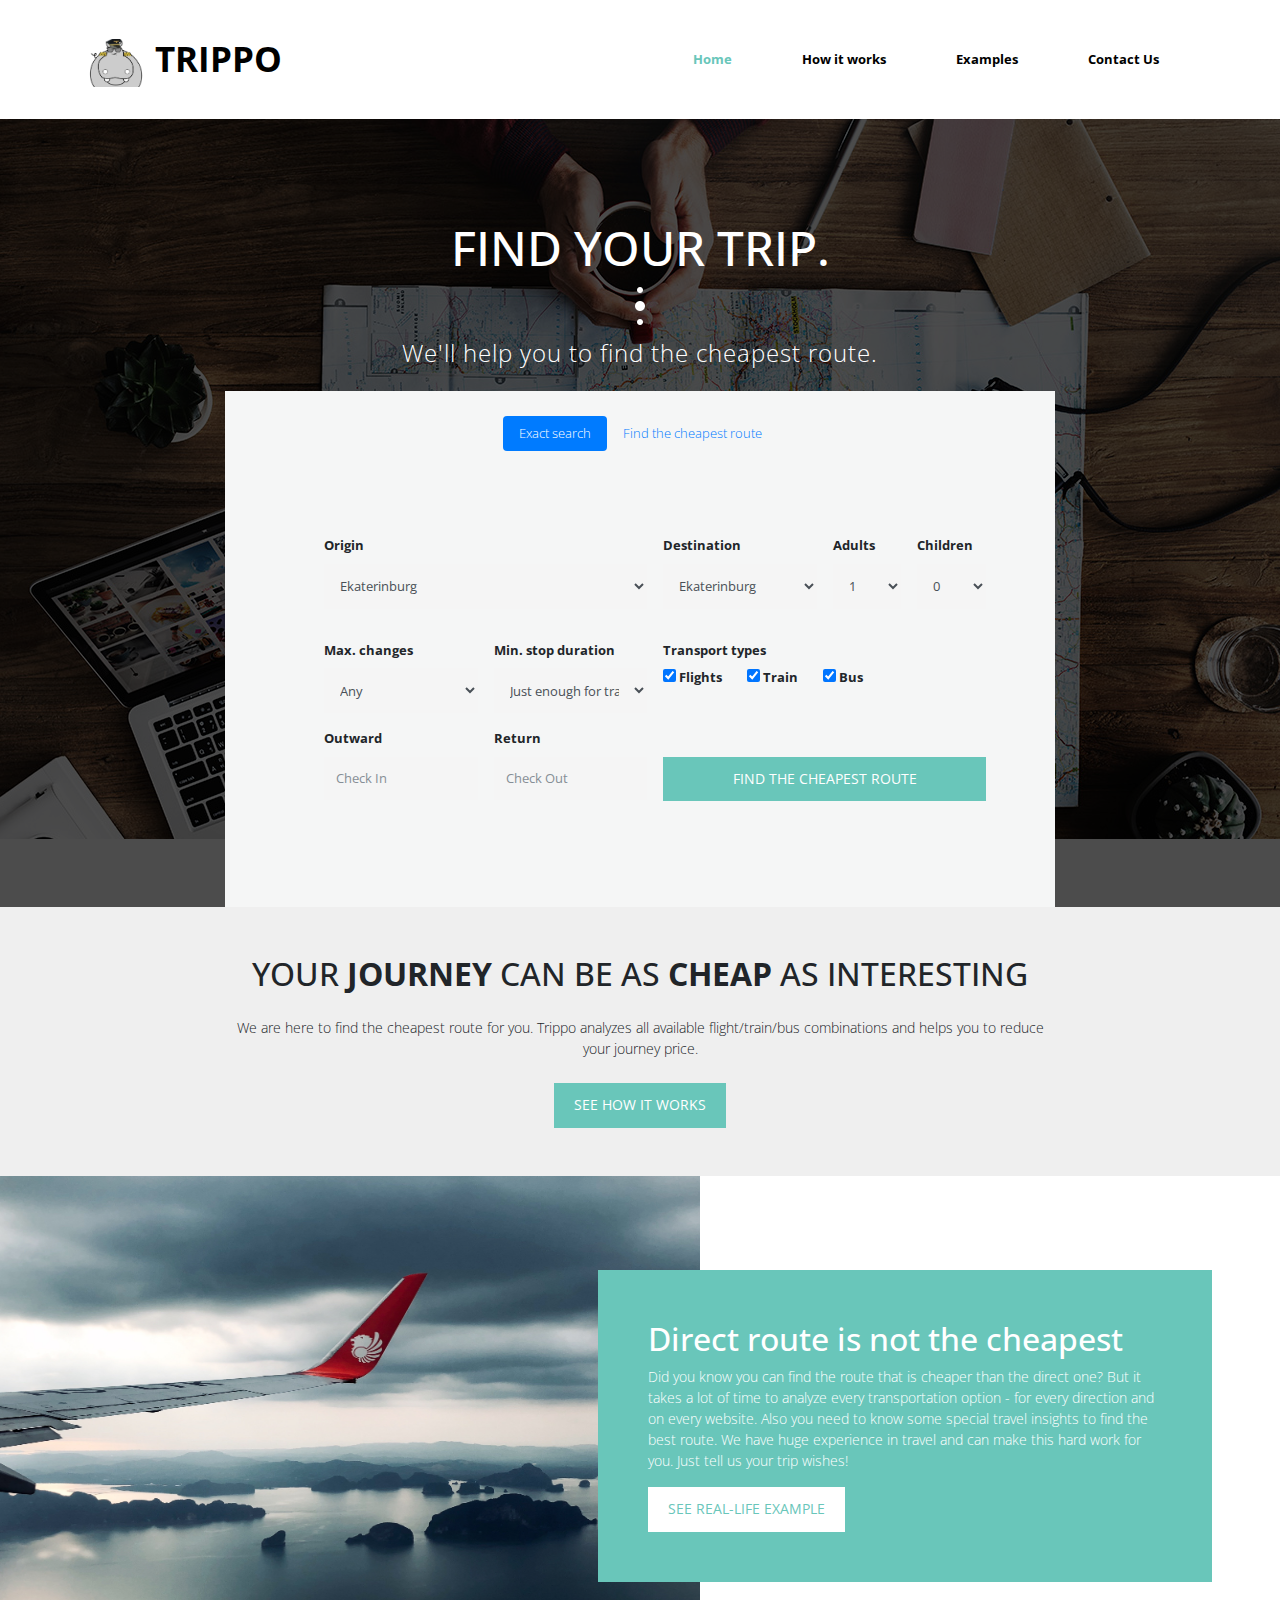
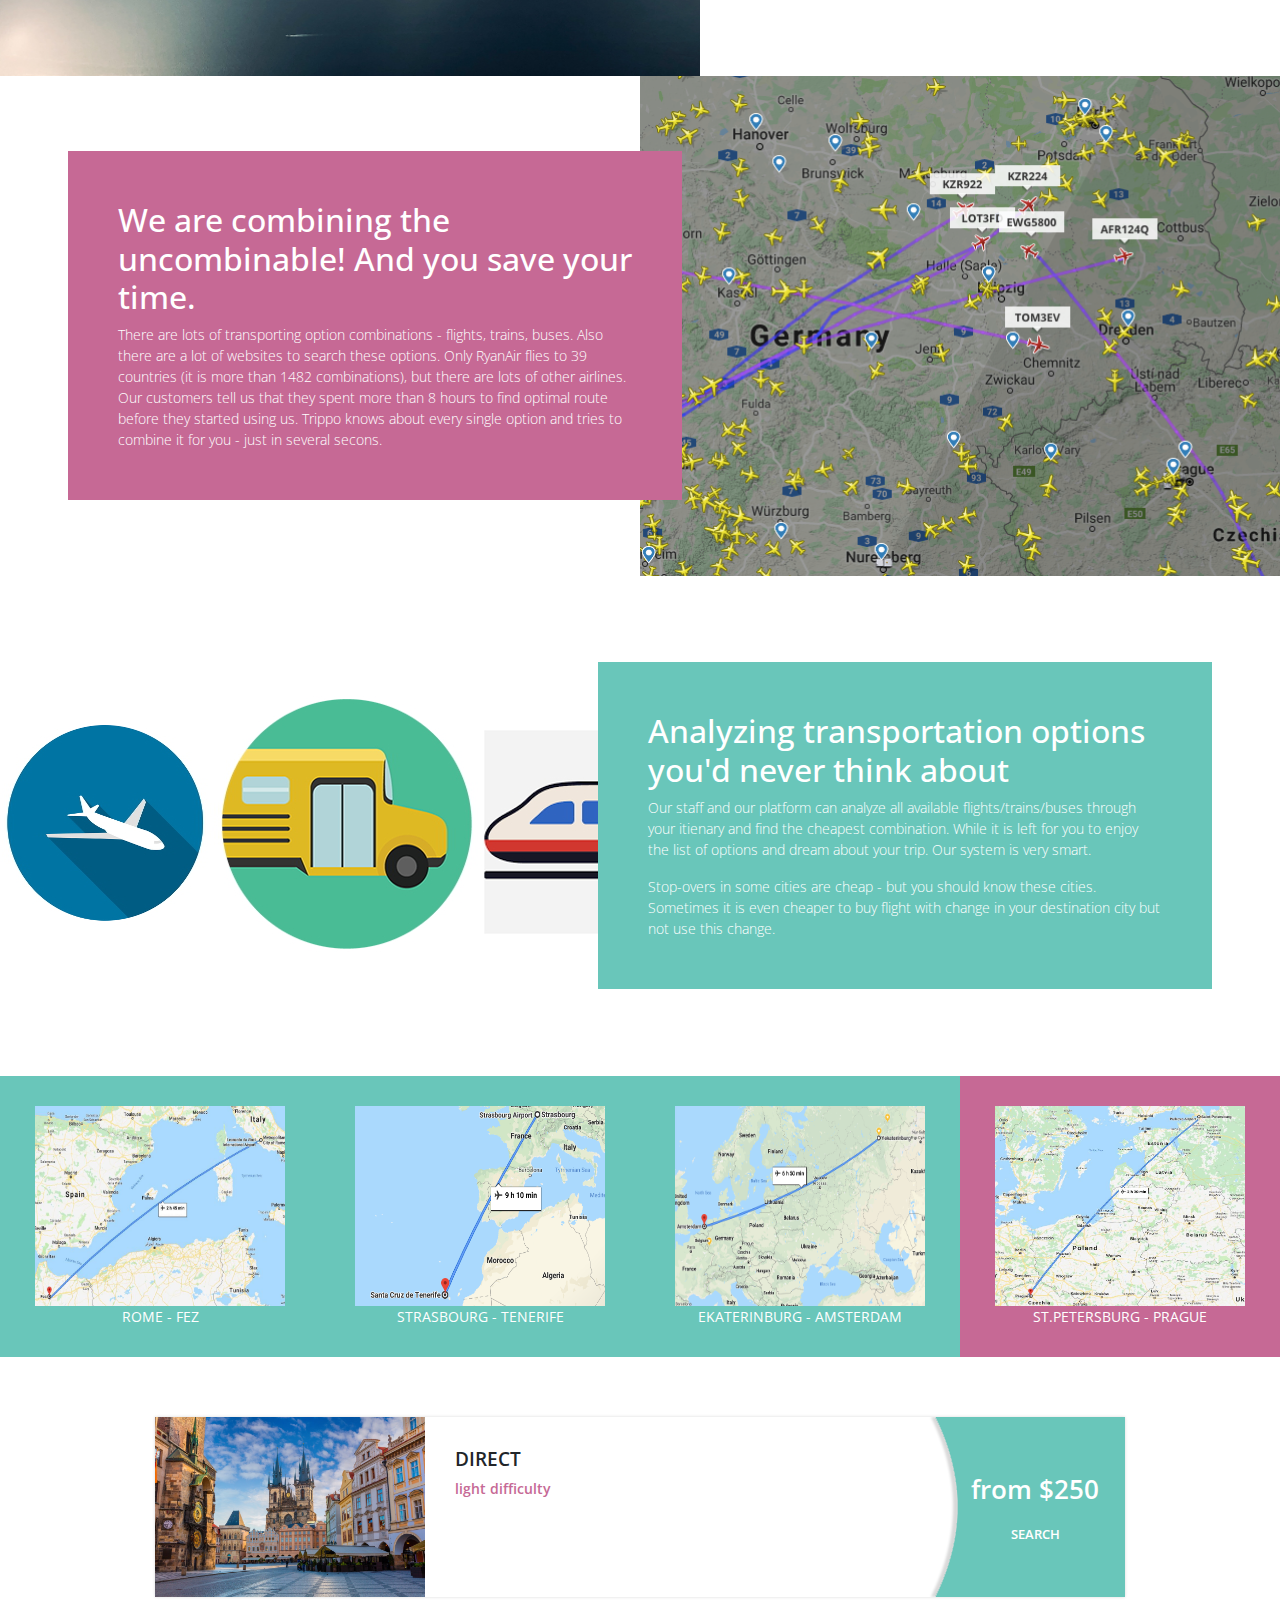
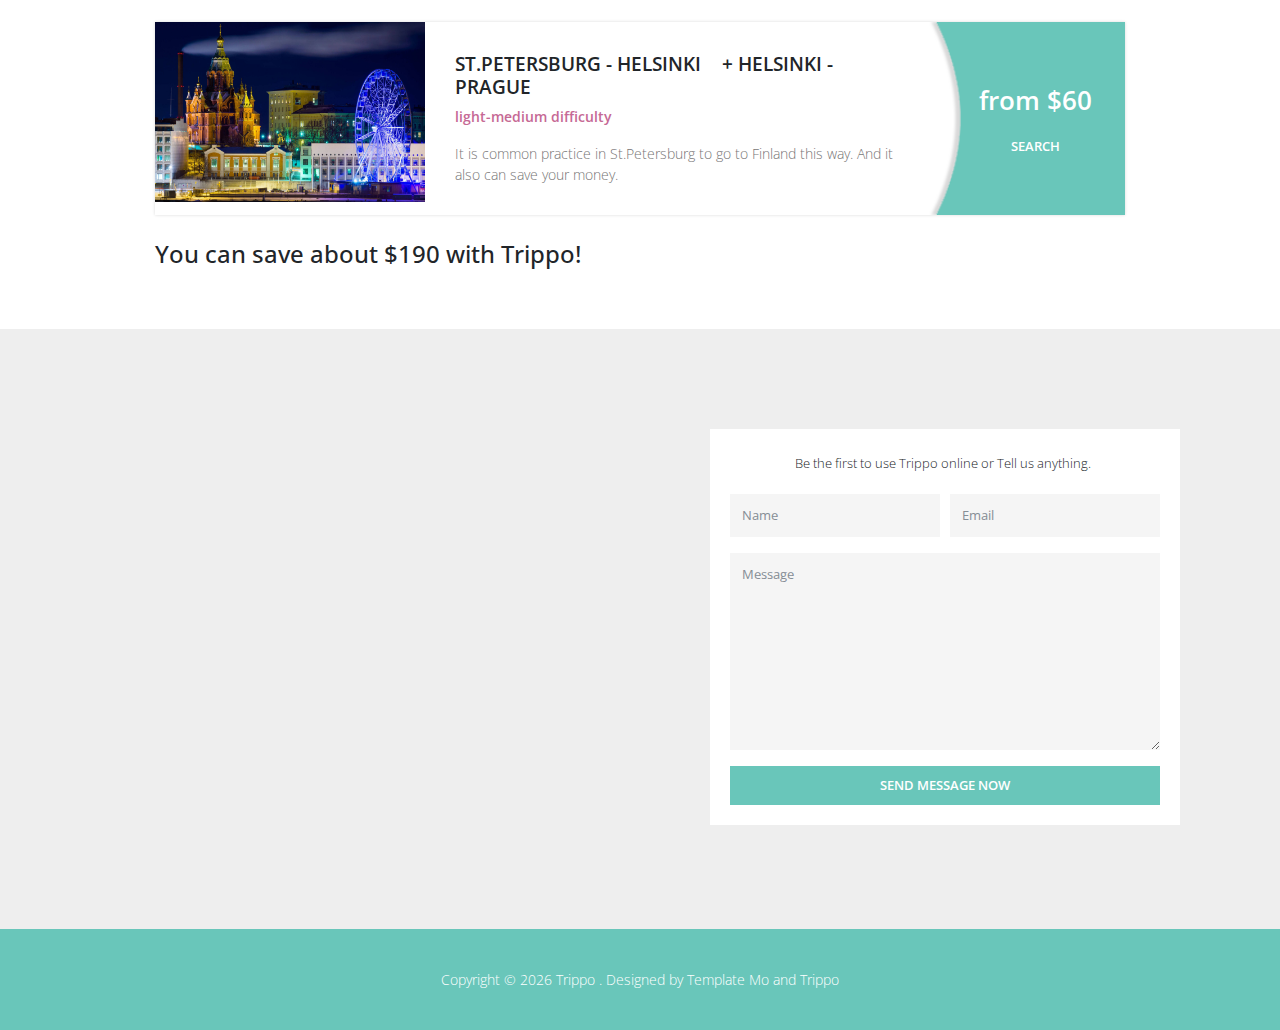
==== commit 8e7da5c7: "jpg" ====
--- a/index.html
+++ b/index.html
@@ -24,6 +24,7 @@
 				font-size: 14px;
 			}
 	</style>
+	<link rel="shortcut icon" type="image/png" href="img/logo.png"/>
 
     <!-- HTML5 shim and Respond.js for IE8 support of HTML5 elements and media queries -->
     <!-- WARNING: Respond.js doesn't work if you view the page via file:// -->
@@ -503,7 +504,7 @@
                     </li>
                     <li class="tm-tab-link-li">
                         <a href="#4a" data-toggle="tab" class="tm-tab-link active"><!-- Current Active Tab -->
-                            <img src="img/map4.jpg" alt="Image" class="img-fluid map-img">
+                            <img src="img/map4.JPG" alt="Image" class="img-fluid map-img">
                             St.Petersburg - Prague
                         </a>
                     </li>
@@ -874,4 +875,4 @@
     </script>             
 
 </body>
-</html>+</html>
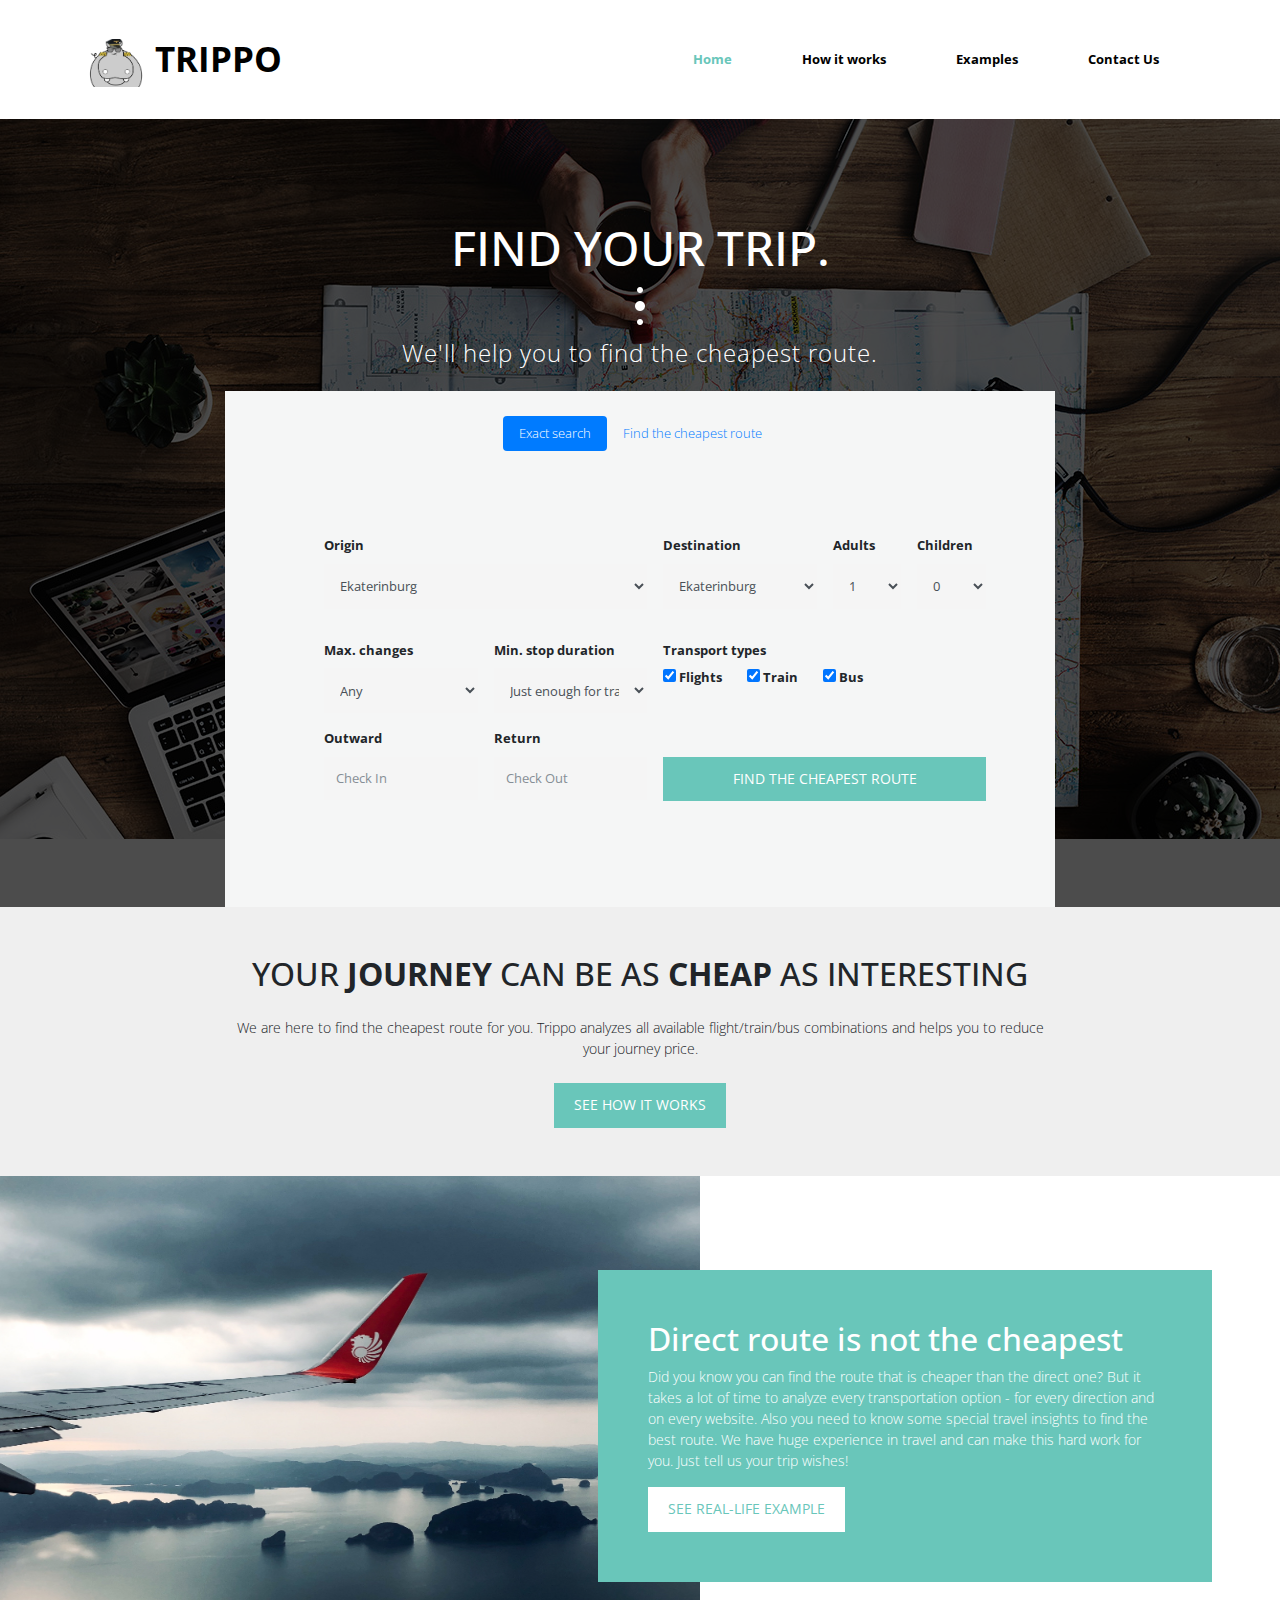
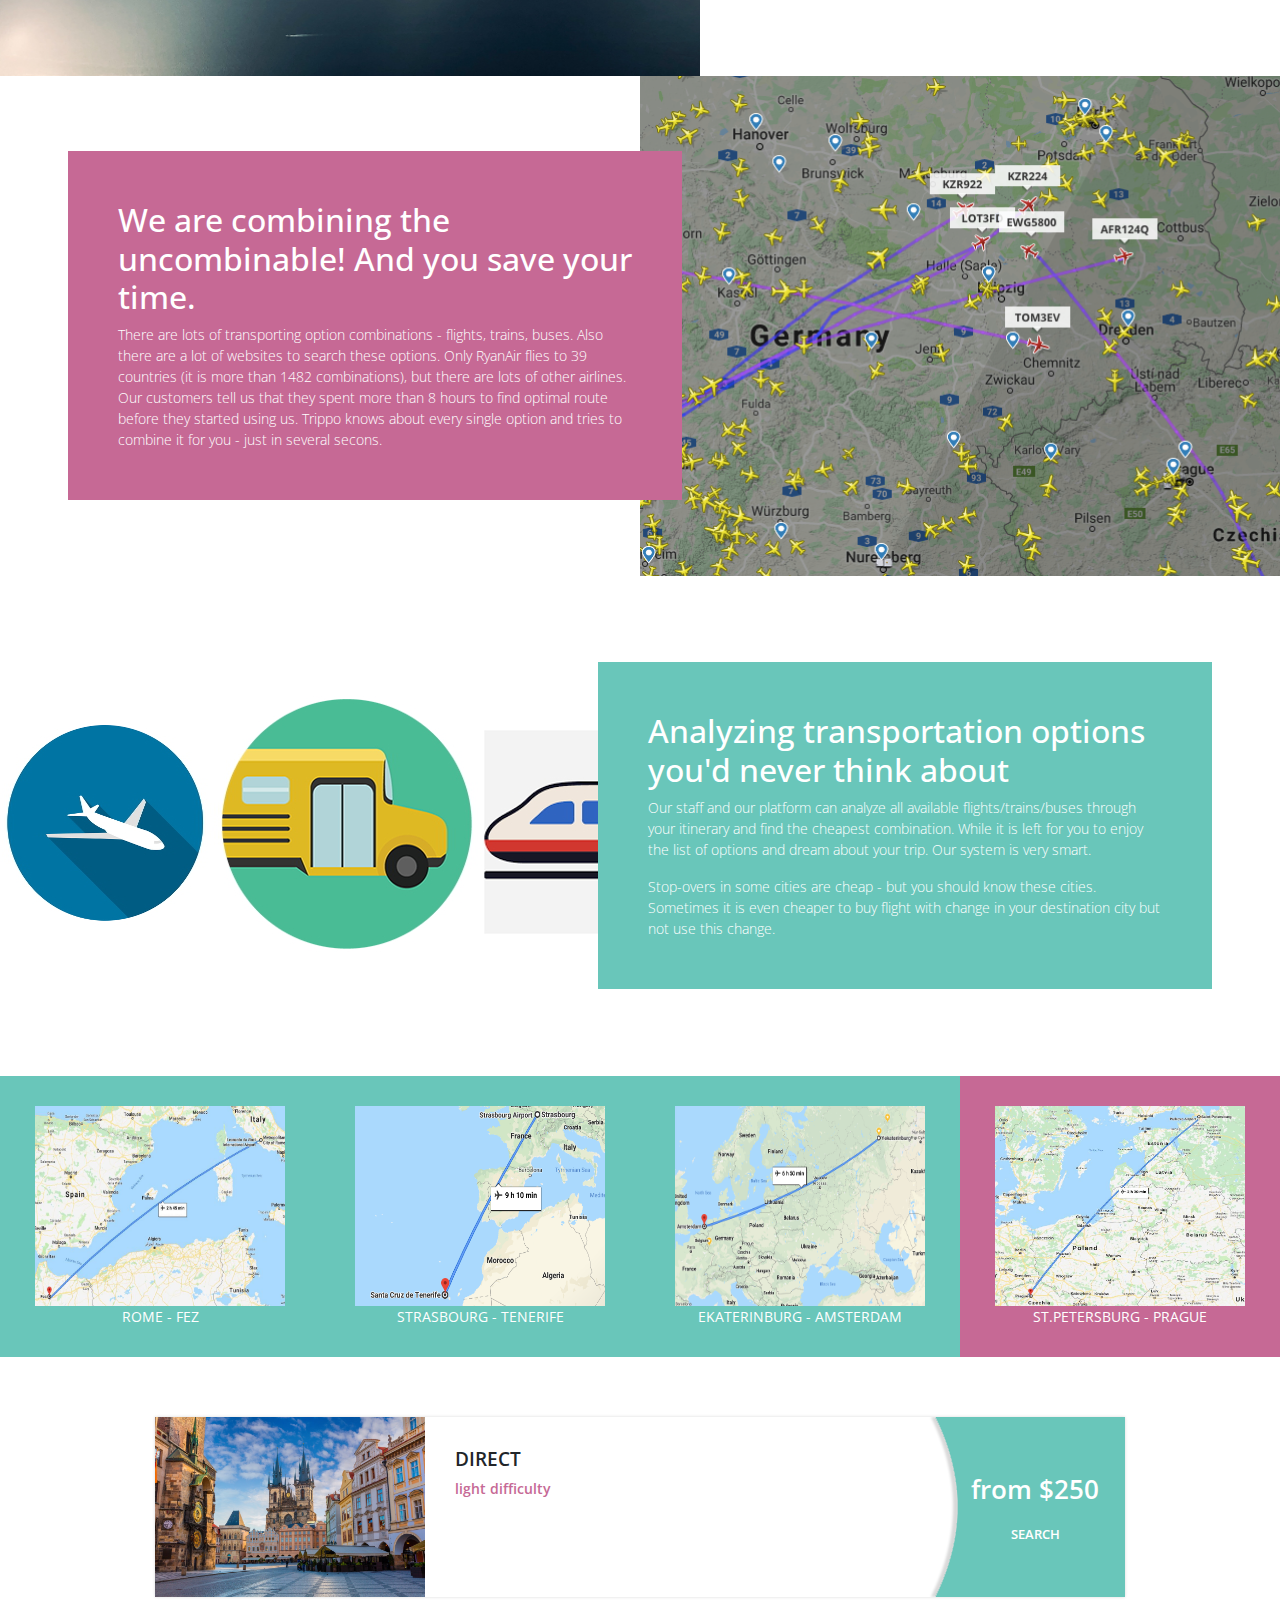
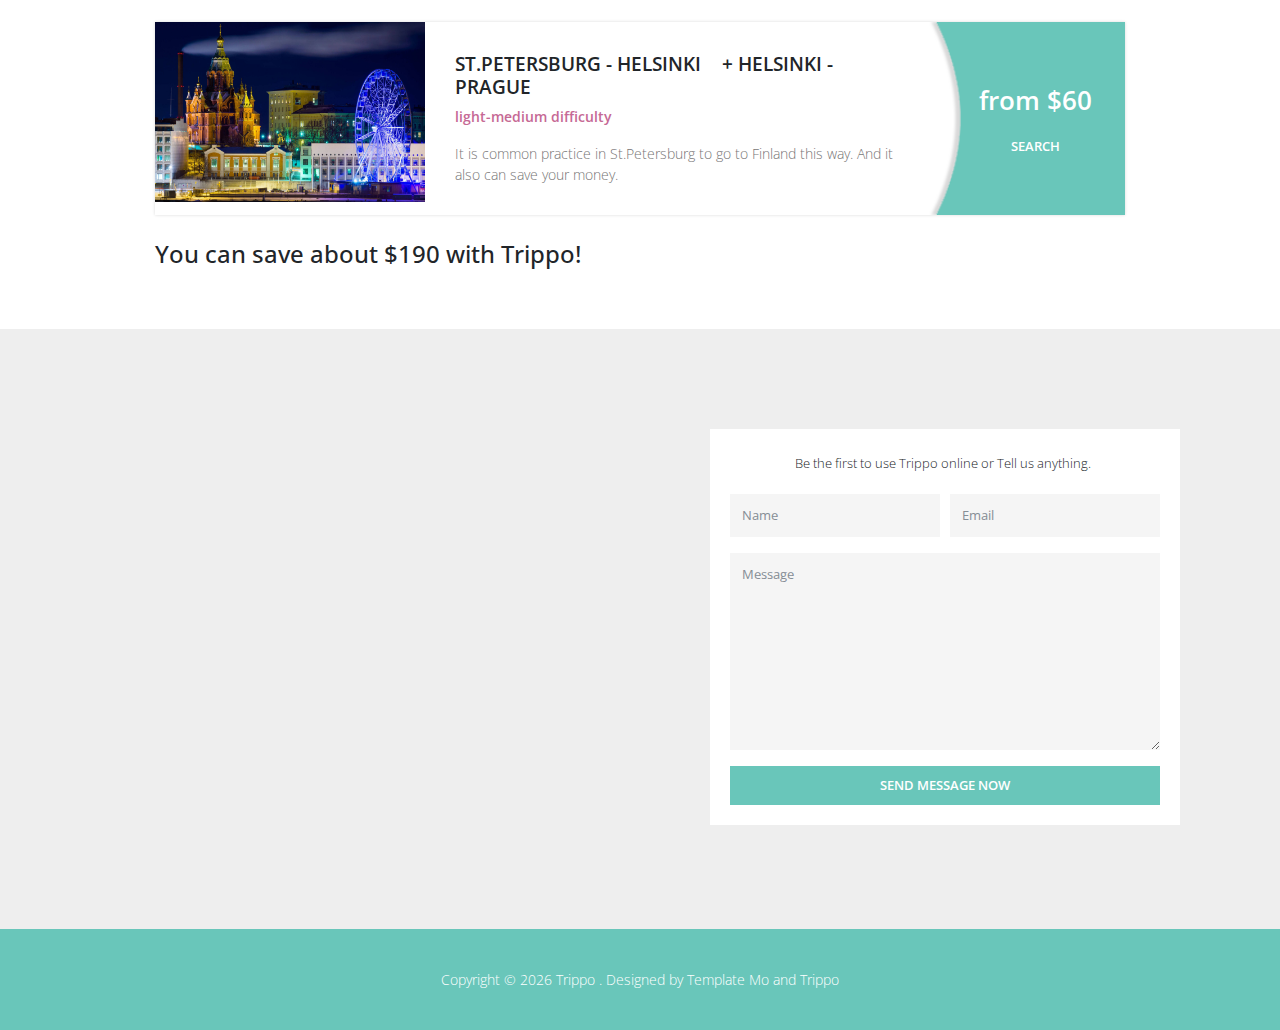
==== commit 2e8a1a5d: "Grammar" ====
--- a/index.html
+++ b/index.html
@@ -477,7 +477,7 @@
                     </div>
                     <div class="tm-slideshow-description tm-bg-primary">
                         <h2 class="">Analyzing transportation options you'd never think about</h2>
-                        <p>Our staff and our platform can analyze all available flights/trains/buses through your itienary and find the cheapest combination. While it is left for you to enjoy the list of options and dream about your trip. Our system is very smart.</p>
+                        <p>Our staff and our platform can analyze all available flights/trains/buses through your itinerary and find the cheapest combination. While it is left for you to enjoy the list of options and dream about your trip. Our system is very smart.</p>
                         <p>Stop-overs in some cities are cheap - but you should know these cities. Sometimes it is even cheaper to buy flight with change in your destination city but not use this change.</p>
                     </div>
                 </section>
